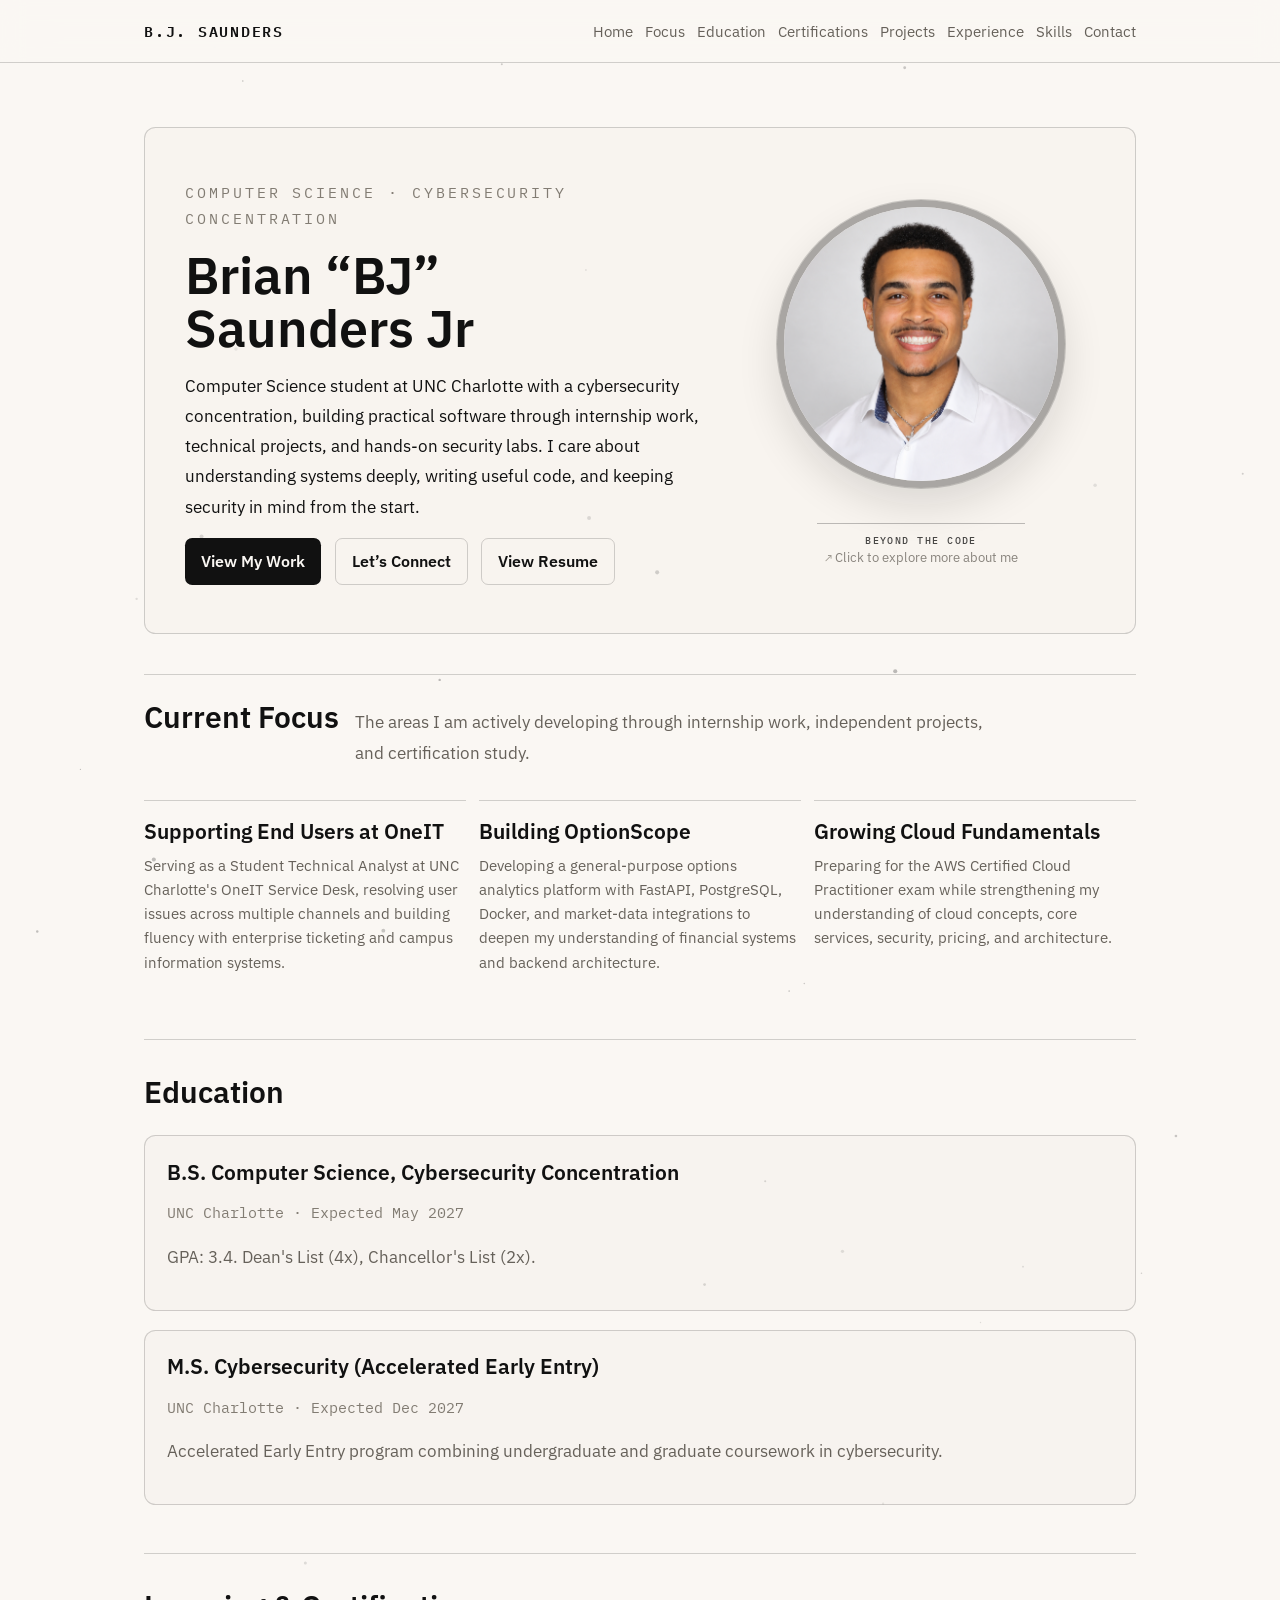
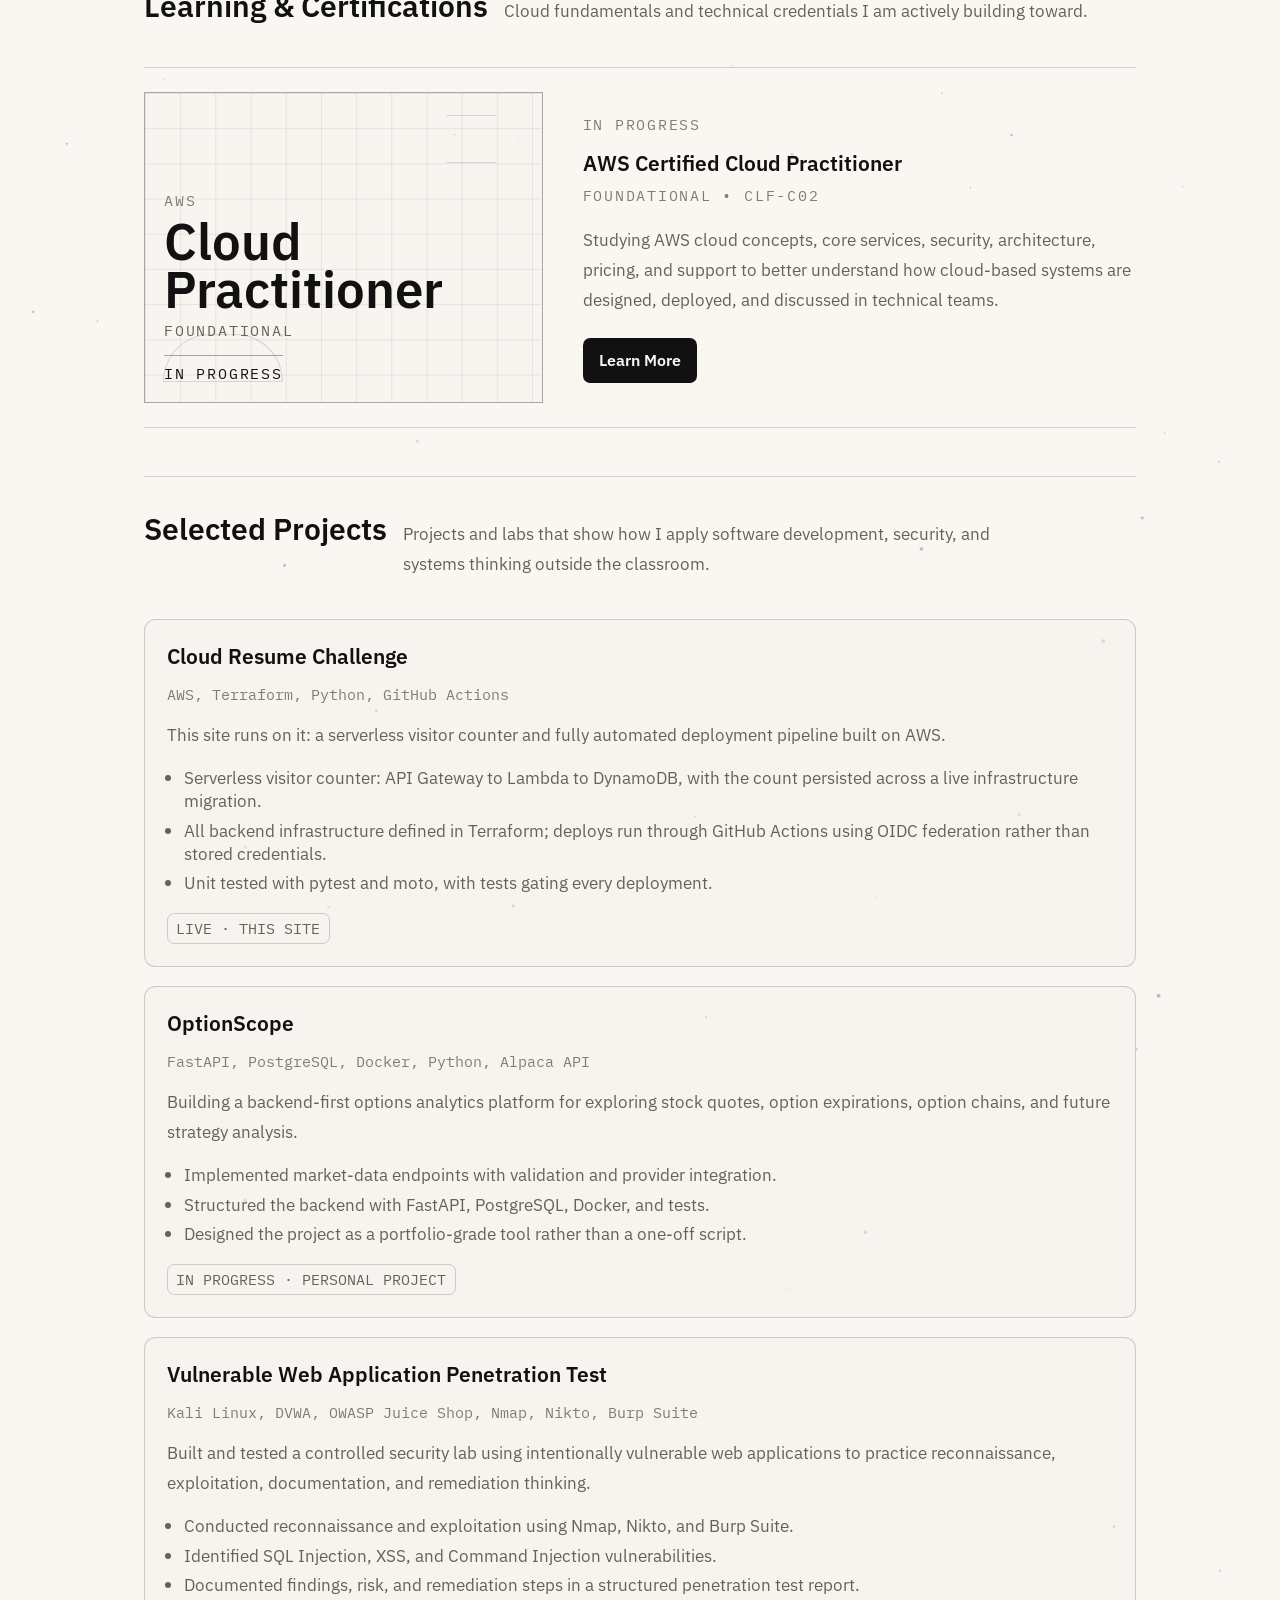
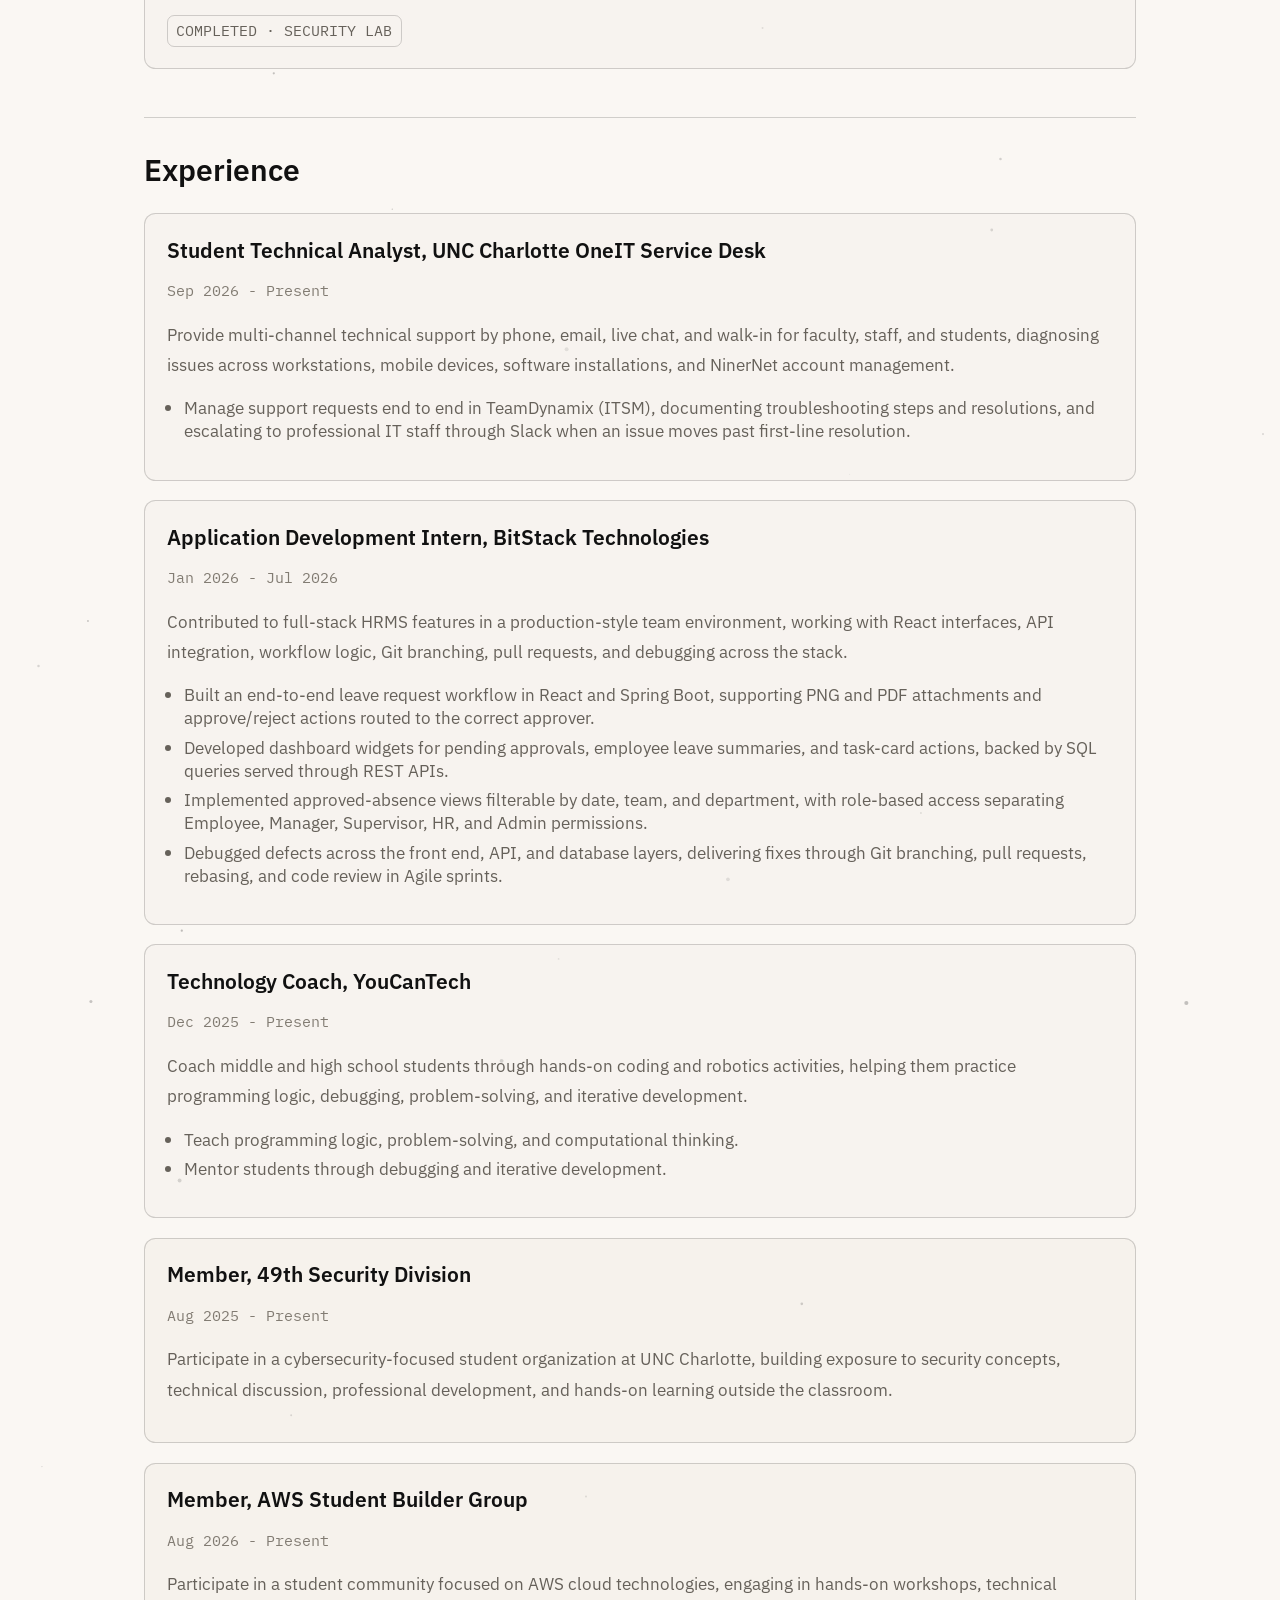
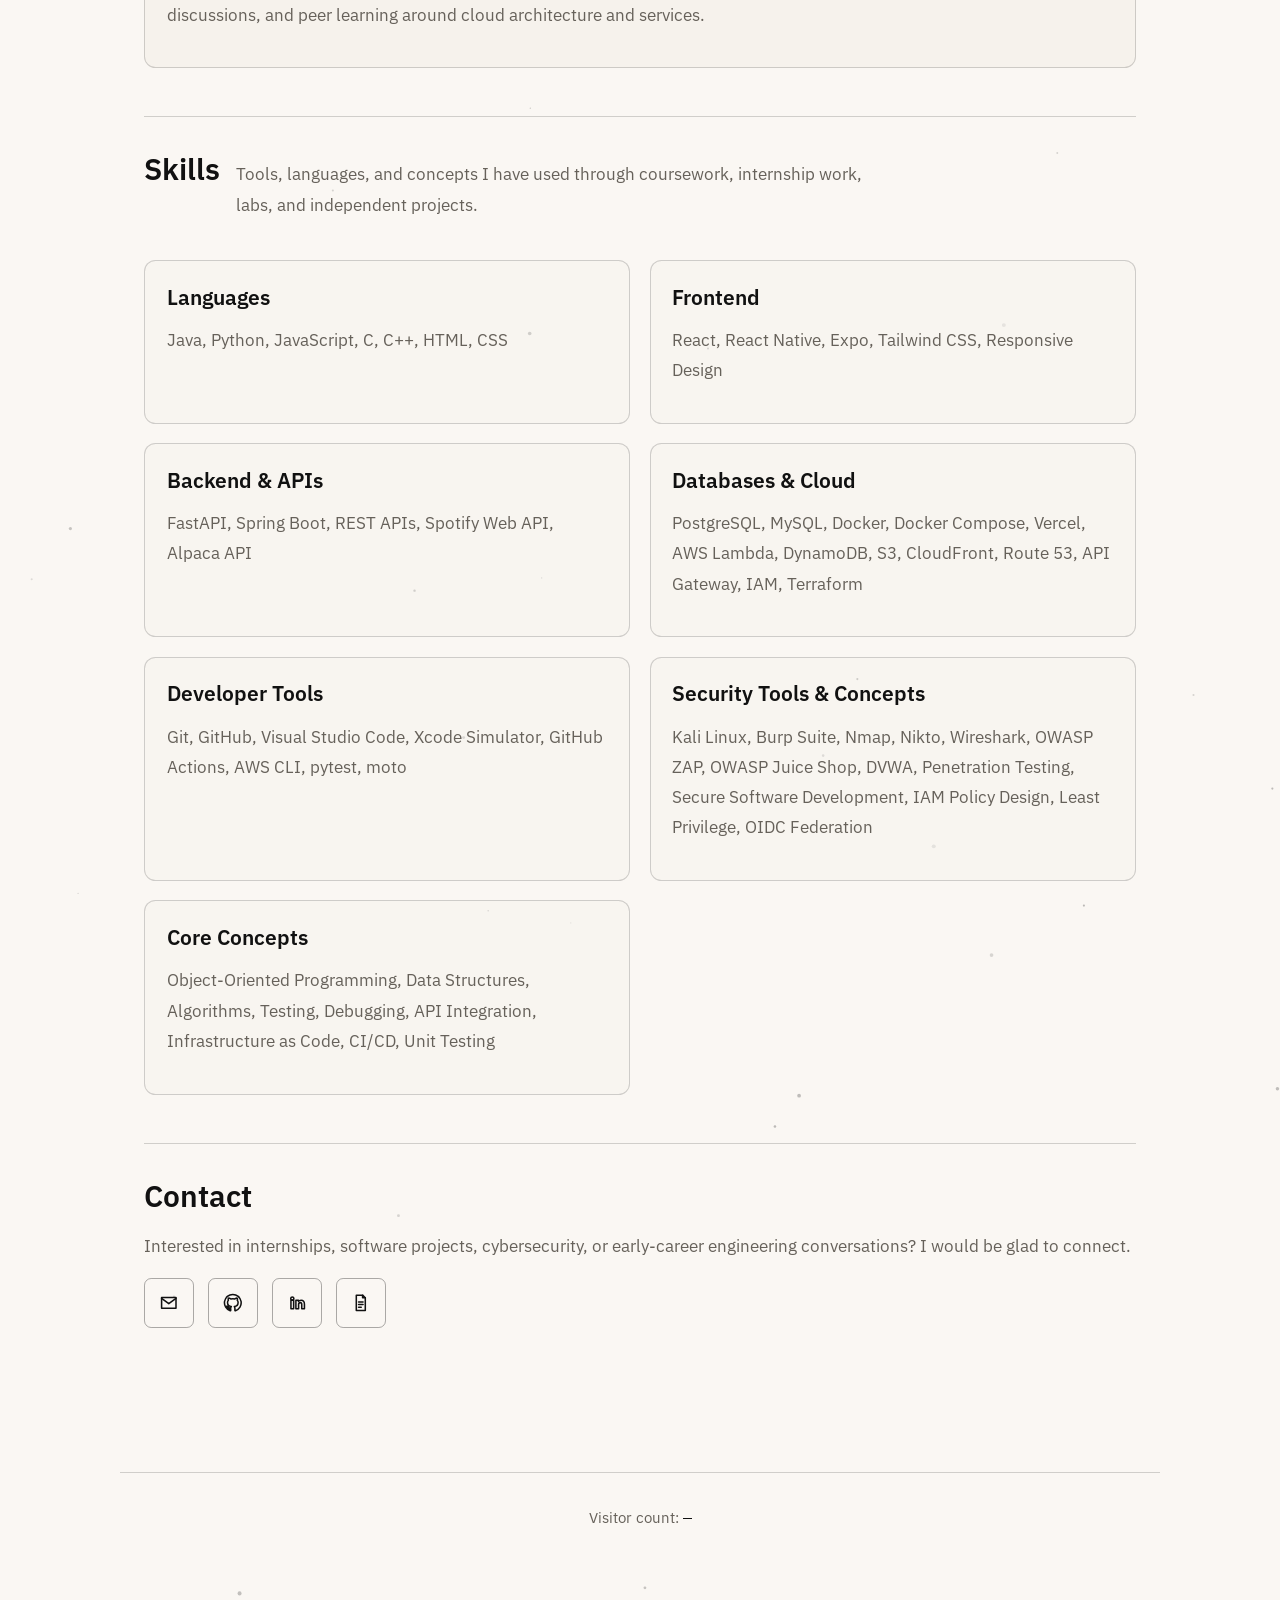
==== index.html @ 985e44cc "Sync portfolio content with latest resume Replace the resume PDF and update its links, rewrite the O" ====
<!DOCTYPE html>
<html lang="en">
<head>
  <meta charset="UTF-8" />
  <title>B.J. Saunders — Computer Science Student & Software Engineer</title>
  <meta name="description" content="B.J. Saunders — Computer Science student focused on application development and cybersecurity. Portfolio showcasing projects, experience, and contact information." />
  <meta name="viewport" content="width=device-width, initial-scale=1" />
  <link rel="stylesheet" href="styles.css" />
  <script>
    if (
      new URLSearchParams(window.location.search).get('from') === 'about' &&
      !window.matchMedia('(prefers-reduced-motion: reduce)').matches
    ) {
      document.documentElement.classList.add('is-returning-from-about');
    }
  </script>
</head>
<body>
  <canvas class="ambient-dust" aria-hidden="true"></canvas>
  <div class="page-transition-overlay" aria-hidden="true"></div>

  <header class="site-header">
    <div class="header-inner">
      <a class="brand" href="#home">B.J. Saunders</a>

      <nav class="nav-links" aria-label="Primary">
        <a href="#home">Home</a>
        <a href="#current-focus">Focus</a>
        <a href="#education">Education</a>
        <a href="#certifications">Certifications</a>
        <a href="#projects">Projects</a>
        <a href="#experience">Experience</a>
        <a href="#skills">Skills</a>
        <a href="#contact">Contact</a>
      </nav>
    </div>
  </header>

  <main class="page">
    <section id="home" class="hero reveal">
      <div class="hero-content">
        <p class="intro-eyebrow">Computer Science · Cybersecurity Concentration</p>

        <h1 class="intro-name">Brian “BJ” Saunders Jr</h1>

        <p class="hero-tagline">
          Computer Science student at UNC Charlotte with a cybersecurity concentration,
          building practical software through internship work, technical projects, and
          hands-on security labs. I care about understanding systems deeply, writing useful
          code, and keeping security in mind from the start.
        </p>

        <div class="hero-actions">
          <a class="button button-primary" href="#projects">View My Work</a>
          <a class="button button-secondary" href="#contact">Let’s Connect</a>
          <a
            class="button button-secondary"
            href="assets/Brian-Saunders-Resume.pdf"
            target="_blank"
            rel="noopener noreferrer"
          >
            View Resume
          </a>
        </div>
      </div>

      <div class="hero-visual">
        <div class="audio-wave audio-wave-one"></div>
        <div class="audio-wave audio-wave-two"></div>

        <a class="portrait-link" href="about.html" aria-label="Learn more about B.J. outside of code">
          <div class="portrait-ring">
            <img
              src="assets/images/bj-headshot.png"
              alt=""
              class="hero-portrait"
            />
          </div>
        </a>

        <div class="portrait-invitation" aria-hidden="true">
          <span class="portrait-invitation-copy">
            <span class="portrait-invitation-label">BEYOND THE CODE</span>
            <span class="portrait-invitation-text">
              <span class="portrait-invitation-arrow">↗</span>
              Click to explore more about me
            </span>
          </span>
        </div>
      </div>
    </section>

    <section id="current-focus" class="current-focus reveal">
      <div class="section-heading">
        <h2>Current Focus</h2>
        <p class="section-text">
          The areas I am actively developing through internship work, independent projects,
          and certification study.
        </p>
      </div>

      <div class="focus-list">
        <article class="focus-card">
          <h3>Supporting End Users at OneIT</h3>
          <p>
            Serving as a Student Technical Analyst at UNC Charlotte's OneIT Service Desk,
            resolving user issues across multiple channels and building fluency with
            enterprise ticketing and campus information systems.
          </p>
        </article>

        <article class="focus-card">
          <h3>Building OptionScope</h3>
          <p>
            Developing a general-purpose options analytics platform with FastAPI,
            PostgreSQL, Docker, and market-data integrations to deepen my understanding of
            financial systems and backend architecture.
          </p>
        </article>

        <article class="focus-card">
          <h3>Growing Cloud Fundamentals</h3>
          <p>
            Preparing for the AWS Certified Cloud Practitioner exam while strengthening my
            understanding of cloud concepts, core services, security, pricing, and
            architecture.
          </p>
        </article>
      </div>
    </section>

    <section id="education" class="education block reveal">
      <div class="section-heading">
        <h2>Education</h2>
      </div>

      <div class="experience-grid">
        <article class="experience-card reveal">
          <h3>B.S. Computer Science, Cybersecurity Concentration</h3>

          <p class="experience-meta">UNC Charlotte · Expected May 2027</p>

          <p>GPA: 3.4. Dean's List (4x), Chancellor's List (2x).</p>
        </article>

        <article class="experience-card reveal">
          <h3>M.S. Cybersecurity (Accelerated Early Entry)</h3>

          <p class="experience-meta">UNC Charlotte · Expected Dec 2027</p>

          <p>
            Accelerated Early Entry program combining undergraduate and graduate
            coursework in cybersecurity.
          </p>
        </article>
      </div>
    </section>

    <section id="certifications" class="certifications block reveal">
      <div class="section-heading">
        <h2>Learning & Certifications</h2>
        <p class="section-text">
          Cloud fundamentals and technical credentials I am actively building toward.
        </p>
      </div>

      <article class="certification-item">
        <div class="certification-visual" aria-hidden="true">
          <div class="certification-visual-grid"></div>
          <div class="certification-visual-content">
            <span class="certification-visual-kicker">AWS</span>
            <span class="certification-visual-title">Cloud Practitioner</span>
            <span class="certification-visual-level">Foundational</span>
            <span class="certification-visual-status">In Progress</span>
          </div>
        </div>

        <div class="certification-copy">
          <p class="certification-status">In Progress</p>
          <h3>AWS Certified Cloud Practitioner</h3>
          <p class="certification-detail">Foundational • CLF-C02</p>
          <p>
            Studying AWS cloud concepts, core services, security, architecture, pricing,
            and support to better understand how cloud-based systems are designed,
            deployed, and discussed in technical teams.
          </p>
          <a
            class="button button-primary certification-link"
            href="https://aws.amazon.com/certification/certified-cloud-practitioner/"
            target="_blank"
            rel="noopener noreferrer"
          >
            Learn More
          </a>
        </div>
      </article>
    </section>

    <section id="projects" class="projects block reveal">
      <div class="section-heading">
        <h2>Selected Projects</h2>
        <p class="section-text">
          Projects and labs that show how I apply software development, security, and
          systems thinking outside the classroom.
        </p>
      </div>

      <div class="project-grid">
        <article class="project-card reveal">
          <div class="project-header">
            <h3>Cloud Resume Challenge</h3>
          </div>

          <p class="project-stack">AWS, Terraform, Python, GitHub Actions</p>

          <p>
            This site runs on it: a serverless visitor counter and fully automated
            deployment pipeline built on AWS.
          </p>

          <ul>
            <li>
              Serverless visitor counter: API Gateway to Lambda to DynamoDB, with the
              count persisted across a live infrastructure migration.
            </li>
            <li>
              All backend infrastructure defined in Terraform; deploys run through
              GitHub Actions using OIDC federation rather than stored credentials.
            </li>
            <li>Unit tested with pytest and moto, with tests gating every deployment.</li>
          </ul>

          <div class="project-meta">
            <span class="meta-chip">LIVE · THIS SITE</span>
          </div>
        </article>

        <article class="project-card reveal">
          <div class="project-header">
            <h3>OptionScope</h3>
          </div>

          <p class="project-stack">FastAPI, PostgreSQL, Docker, Python, Alpaca API</p>

          <p>
            Building a backend-first options analytics platform for exploring stock quotes,
            option expirations, option chains, and future strategy analysis.
          </p>

          <ul>
            <li>
              Implemented market-data endpoints with validation and provider integration.
            </li>
            <li>
              Structured the backend with FastAPI, PostgreSQL, Docker, and tests.
            </li>
            <li>
              Designed the project as a portfolio-grade tool rather than a one-off script.
            </li>
          </ul>

          <div class="project-meta">
            <span class="meta-chip">IN PROGRESS · PERSONAL PROJECT</span>
          </div>
        </article>

        <article class="project-card reveal">
          <div class="project-header">
            <h3>Vulnerable Web Application Penetration Test</h3>
          </div>

          <p class="project-stack">
            Kali Linux, DVWA, OWASP Juice Shop, Nmap, Nikto, Burp Suite
          </p>

          <p>
            Built and tested a controlled security lab using intentionally vulnerable web
            applications to practice reconnaissance, exploitation, documentation, and
            remediation thinking.
          </p>

          <ul>
            <li>
              Conducted reconnaissance and exploitation using Nmap, Nikto, and Burp Suite.
            </li>
            <li>
              Identified SQL Injection, XSS, and Command Injection vulnerabilities.
            </li>
            <li>
              Documented findings, risk, and remediation steps in a structured penetration
              test report.
            </li>
          </ul>

          <div class="project-meta">
            <span class="meta-chip">COMPLETED · SECURITY LAB</span>
          </div>
        </article>
      </div>
    </section>

    <section id="experience" class="experience block reveal">
      <div class="section-heading">
        <h2>Experience</h2>
      </div>

      <div class="experience-grid">
        <article class="experience-card reveal">
          <h3>Student Technical Analyst, UNC Charlotte OneIT Service Desk</h3>

          <p class="experience-meta">Sep 2026 - Present</p>

          <p>
            Provide multi-channel technical support by phone, email, live chat, and
            walk-in for faculty, staff, and students, diagnosing issues across
            workstations, mobile devices, software installations, and NinerNet account
            management.
          </p>

          <ul>
            <li>
              Manage support requests end to end in TeamDynamix (ITSM), documenting
              troubleshooting steps and resolutions, and escalating to professional IT
              staff through Slack when an issue moves past first-line resolution.
            </li>
          </ul>
        </article>

        <article class="experience-card reveal">
          <h3>Application Development Intern, BitStack Technologies</h3>

          <p class="experience-meta">Jan 2026 - Jul 2026</p>

          <p>
            Contributed to full-stack HRMS features in a production-style team environment,
            working with React interfaces, API integration, workflow logic, Git branching,
            pull requests, and debugging across the stack.
          </p>

          <ul>
            <li>
              Built an end-to-end leave request workflow in React and Spring Boot,
              supporting PNG and PDF attachments and approve/reject actions routed to the
              correct approver.
            </li>
            <li>
              Developed dashboard widgets for pending approvals, employee leave summaries,
              and task-card actions, backed by SQL queries served through REST APIs.
            </li>
            <li>
              Implemented approved-absence views filterable by date, team, and department,
              with role-based access separating Employee, Manager, Supervisor, HR, and
              Admin permissions.
            </li>
            <li>
              Debugged defects across the front end, API, and database layers, delivering
              fixes through Git branching, pull requests, rebasing, and code review in
              Agile sprints.
            </li>
          </ul>
        </article>

        <article class="experience-card reveal">
          <h3>Technology Coach, YouCanTech</h3>

          <p class="experience-meta">Dec 2025 - Present</p>

          <p>
            Coach middle and high school students through hands-on coding and robotics
            activities, helping them practice programming logic, debugging,
            problem-solving, and iterative development.
          </p>

          <ul>
            <li>Teach programming logic, problem-solving, and computational thinking.</li>
            <li>Mentor students through debugging and iterative development.</li>
          </ul>
        </article>

        <article class="experience-card experience-card-secondary reveal">
          <h3>Member, 49th Security Division</h3>

          <p class="experience-meta">Aug 2025 - Present</p>

          <p>
            Participate in a cybersecurity-focused student organization at UNC Charlotte,
            building exposure to security concepts, technical discussion, professional
            development, and hands-on learning outside the classroom.
          </p>
        </article>

        <article class="experience-card experience-card-secondary reveal">
          <h3>Member, AWS Student Builder Group</h3>

          <p class="experience-meta">Aug 2026 - Present</p>

          <p>
            Participate in a student community focused on AWS cloud technologies,
            engaging in hands-on workshops, technical discussions, and peer learning
            around cloud architecture and services.
          </p>
        </article>
      </div>
    </section>

    <section id="skills" class="skills block reveal">
      <div class="section-heading">
        <h2>Skills</h2>
        <p class="section-text">
          Tools, languages, and concepts I have used through coursework, internship work,
          labs, and independent projects.
        </p>
      </div>

      <div class="skills-grid">
        <article class="skills-card reveal">
          <h3>Languages</h3>
          <p>Java, Python, JavaScript, C, C++, HTML, CSS</p>
        </article>

        <article class="skills-card reveal">
          <h3>Frontend</h3>
          <p>React, React Native, Expo, Tailwind CSS, Responsive Design</p>
        </article>

        <article class="skills-card reveal">
          <h3>Backend & APIs</h3>
          <p>FastAPI, Spring Boot, REST APIs, Spotify Web API, Alpaca API</p>
        </article>

        <article class="skills-card reveal">
          <h3>Databases & Cloud</h3>
          <p>
            PostgreSQL, MySQL, Docker, Docker Compose, Vercel, AWS Lambda, DynamoDB, S3,
            CloudFront, Route 53, API Gateway, IAM, Terraform
          </p>
        </article>

        <article class="skills-card reveal">
          <h3>Developer Tools</h3>
          <p>
            Git, GitHub, Visual Studio Code, Xcode Simulator, GitHub Actions, AWS CLI,
            pytest, moto
          </p>
        </article>

        <article class="skills-card reveal">
          <h3>Security Tools & Concepts</h3>
          <p>
            Kali Linux, Burp Suite, Nmap, Nikto, Wireshark, OWASP ZAP, OWASP Juice Shop,
            DVWA, Penetration Testing, Secure Software Development, IAM Policy Design,
            Least Privilege, OIDC Federation
          </p>
        </article>

        <article class="skills-card reveal">
          <h3>Core Concepts</h3>
          <p>
            Object-Oriented Programming, Data Structures, Algorithms, Testing, Debugging,
            API Integration, Infrastructure as Code, CI/CD, Unit Testing
          </p>
        </article>
      </div>
    </section>

    <section id="contact" class="contact block reveal">
      <div class="section-heading">
        <h2>Contact</h2>
      </div>

      <p>
        Interested in internships, software projects, cybersecurity, or early-career
        engineering conversations? I would be glad to connect.
      </p>

      <div class="contact-links" aria-label="Contact links">
        <a
          class="contact-icon-link"
          href="mailto:bjsaunders976@gmail.com"
          aria-label="Email Brian"
          title="Email"
        >
          <svg aria-hidden="true" viewBox="0 0 24 24" focusable="false">
            <path d="M4 6h16v12H4z" />
            <path d="m4 7 8 6 8-6" />
          </svg>
        </a>

        <a
          class="contact-icon-link"
          href="https://github.com/bsaund12"
          target="_blank"
          rel="noopener noreferrer"
          aria-label="View Brian's GitHub"
          title="GitHub"
        >
          <svg aria-hidden="true" viewBox="0 0 24 24" focusable="false">
            <path d="M12 2.75a9.25 9.25 0 0 0-2.93 18.03c.46.08.63-.2.63-.44v-1.6c-2.56.56-3.1-1.1-3.1-1.1-.42-1.07-1.03-1.36-1.03-1.36-.84-.57.06-.56.06-.56.93.07 1.42.96 1.42.96.83 1.41 2.17 1 2.7.77.08-.6.32-1 .58-1.23-2.04-.23-4.19-1.02-4.19-4.54 0-1 .36-1.82.95-2.46-.1-.23-.41-1.16.09-2.43 0 0 .78-.25 2.55.94A8.78 8.78 0 0 1 12 7.42c.79 0 1.57.1 2.31.31 1.77-1.19 2.55-.94 2.55-.94.5 1.27.19 2.2.09 2.43.6.64.95 1.46.95 2.46 0 3.53-2.15 4.3-4.2 4.53.33.29.63.85.63 1.71v2.42c0 .24.17.53.64.44A9.25 9.25 0 0 0 12 2.75Z" />
          </svg>
        </a>

        <a
          class="contact-icon-link"
          href="https://www.linkedin.com/in/bj-saunders/"
          target="_blank"
          rel="noopener noreferrer"
          aria-label="View Brian's LinkedIn"
          title="LinkedIn"
        >
          <svg aria-hidden="true" viewBox="0 0 24 24" focusable="false">
            <path d="M5.5 9.25h3v9.25h-3z" />
            <path d="M7 5.5a1.75 1.75 0 1 1 0 3.5 1.75 1.75 0 0 1 0-3.5Z" />
            <path d="M11 9.25h2.85v1.27c.43-.74 1.35-1.45 2.85-1.45 2.47 0 3.8 1.57 3.8 4.46v4.97h-3v-4.52c0-1.45-.51-2.18-1.55-2.18-1.18 0-1.95.84-1.95 2.18v4.52h-3z" />
          </svg>
        </a>

        <a
          class="contact-icon-link"
          href="assets/Brian-Saunders-Resume.pdf"
          target="_blank"
          rel="noopener noreferrer"
          aria-label="Open Brian's resume"
          title="Resume"
        >
          <svg aria-hidden="true" viewBox="0 0 24 24" focusable="false">
            <path d="M7 3.5h7l3 3v14H7z" />
            <path d="M14 3.5v3h3" />
            <path d="M9.5 11h5" />
            <path d="M9.5 14h5" />
            <path d="M9.5 17h3" />
          </svg>
        </a>
      </div>
    </section>
  </main>

  <footer class="site-footer">
    <p>Visitor count: <span data-visitor-count>—</span></p>
  </footer>

  <script src="script.js" defer></script>
</body>
</html>
---- styles.css ----
/* Load display and text families */
@import url('https://api.fontshare.com/v2/css?f[]=clash-display@500,600&display=swap');
@import url('https://fonts.googleapis.com/css2?family=IBM+Plex+Mono:wght@400;500&family=IBM+Plex+Sans:wght@400;500;600&display=swap');

/* ---------- THEME COLORS ---------- */
:root {
  --bg: #FAF7F3;
  --surface: #F4F0EA;
  --surface-soft: #F4F0EA;
  --surface-strong: #EDE8E0;
  --text: #111111;
  --muted: #66615A;
  --faint: #827C73;
  --line: rgba(17, 17, 17, 0.18);
  --line-strong: rgba(17, 17, 17, 0.34);
  --shadow: none;
  --font-display: 'Clash Display', 'IBM Plex Sans', system-ui, sans-serif;
  --font-sans: 'IBM Plex Sans', system-ui, -apple-system, BlinkMacSystemFont, sans-serif;
  --font-mono: 'IBM Plex Mono', ui-monospace, SFMono-Regular, Menlo, Consolas, monospace;
  --step--1: clamp(0.82rem, 0.78rem + 0.18vw, 0.92rem);
  --step-0: clamp(0.98rem, 0.94rem + 0.22vw, 1.08rem);
  --step-1: clamp(1.12rem, 1.04rem + 0.4vw, 1.32rem);
  --step-2: clamp(1.38rem, 1.2rem + 0.9vw, 1.9rem);
  --step-3: clamp(2rem, 1.55rem + 2.2vw, 3.25rem);
  --radius-sm: 0.45rem;
  --radius-md: 0.72rem;
}

/* Base reset */
*,
*::before,
*::after {
  box-sizing: border-box;
}

html,
body {
  margin: 0;
  padding: 0;
}

body {
  font-family: var(--font-sans);
  background: var(--bg);
  color: var(--text);
  -webkit-font-smoothing: antialiased;
}

.ambient-dust {
  position: absolute;
  top: 0;
  left: 0;
  z-index: 0;
  width: 100%;
  height: 100%;
  pointer-events: none;
}

.site-header {
  position: sticky;
  top: 0;
  z-index: 20;
  background: rgba(250, 247, 243, 0.88);
  border-bottom: 1px solid var(--line);
  backdrop-filter: blur(12px);
}

.header-inner {
  max-width: 1040px;
  margin: 0 auto;
  padding: 1rem 1.5rem;
  display: flex;
  align-items: center;
  justify-content: space-between;
  gap: 1rem;
}

.brand {
  font-family: var(--font-mono);
  font-size: var(--step--1);
  font-weight: 600;
  letter-spacing: 0.12em;
  color: var(--text);
  text-decoration: none;
  text-transform: uppercase;
}

.site-header .nav-links {
  display: flex;
  flex-wrap: wrap;
  align-items: center;
  gap: 0.75rem;
}

.site-header .nav-links a {
  color: var(--muted);
  font-family: var(--font-sans);
  font-size: var(--step--1);
  text-decoration: none;
  padding: 0.35rem 0;
  border-radius: 0;
  transition: color 180ms ease;
}

.site-header .nav-links a:hover,
.site-header .nav-links a:focus-visible {
  color: var(--text);
}

.site-header .nav-links a.active {
  color: var(--text);
}

.page {
  position: relative;
  z-index: 1;
  max-width: 1040px;
  margin: 0 auto;
  padding: 4rem 1.5rem 5rem;
}

/* Typography */
h1, h2, h3 {
  margin: 0;
  font-family: var(--font-display);
  font-weight: 600;
  letter-spacing: 0;
  color: var(--text);
}

h1 {
  font-size: var(--step-3);
  line-height: 1.03;
}

h2 {
  font-size: var(--step-2);
}

h3 {
  font-size: var(--step-1);
}

p {
  margin: 0 0 1rem;
  line-height: 1.75;
  font-size: var(--step-0);
  color: var(--muted);
}

ul {
  margin: 0.85rem 0 1rem;
  padding-left: 1.1rem;
}

li {
  margin-bottom: 0.4rem;
  font-size: var(--step-0);
  color: var(--muted);
}

a {
  color: var(--text);
  text-decoration: underline;
  text-decoration-thickness: 1px;
  text-underline-offset: 3px;
}

a:hover {
  opacity: 0.88;
}

/* Focus styles */
a:focus-visible,
button:focus-visible,
.site-header .nav-links a:focus-visible {
  outline: 2px solid rgba(17, 17, 17, 0.7);
  outline-offset: 3px;
  border-radius: var(--radius-sm);
}

/* Scroll reveal helpers */
.reveal {
  opacity: 0;
  transform: translateY(10px);
  transition: opacity 420ms cubic-bezier(.2,.9,.2,1), transform 420ms cubic-bezier(.2,.9,.2,1);
}

.reveal.visible {
  opacity: 1;
  transform: none;
}

/* Hero */
.hero {
  position: relative;
  display: grid;
  grid-template-columns: minmax(0, 1.08fr) minmax(17rem, 0.72fr);
  align-items: center;
  gap: 2.5rem;
  min-height: 31rem;
  padding: 3.25rem 2.5rem 3rem;
  border-radius: var(--radius-md);
  background: rgba(244, 240, 234, 0.38);
  box-shadow: none;
  border: 1px solid var(--line);
  overflow: hidden;
}

.hero::before {
  content: none;
}

.hero > * {
  position: relative;
}

.hero-content {
  max-width: 39rem;
  z-index: 2;
}

.intro-eyebrow {
  display: inline-flex;
  text-transform: uppercase;
  letter-spacing: 0.2em;
  font-family: var(--font-mono);
  font-size: var(--step--1);
  margin-bottom: 1rem;
  color: var(--faint);
}

.intro-name {
  max-width: 12ch;
  text-wrap: balance;
}

.hero-tagline {
  max-width: 39rem;
  margin-top: 1rem;
  margin-bottom: 1rem;
  color: var(--text);
}

.hero-copy {
  max-width: 39rem;
  margin-bottom: 1.85rem;
}

.hero-actions {
  display: flex;
  flex-wrap: wrap;
  gap: 0.85rem;
}

.button {
  display: inline-flex;
  align-items: center;
  justify-content: center;
  padding: 0.78rem 1rem;
  border-radius: var(--radius-sm);
  font-weight: 600;
  text-decoration: none;
  transition: transform 180ms ease, background 180ms ease, color 180ms ease, border-color 180ms ease, box-shadow 180ms ease;
}

.button-primary {
  background: var(--text);
  color: var(--bg);
  box-shadow: none;
}

.button-secondary {
  background: transparent;
  color: var(--text);
  border: 1px solid var(--line);
}

.button:hover,
.button:focus-visible {
  transform: translateY(-1px);
}

.button-primary:hover,
.button-primary:focus-visible {
  background: #111111;
  box-shadow: none;
}

.button-secondary:hover,
.button-secondary:focus-visible {
  background: rgba(17, 17, 17, 0.05);
  border-color: var(--line-strong);
  box-shadow: none;
}

.hero-visual {
  position: relative;
  z-index: 1;
  display: grid;
  place-items: center;
  min-height: 24rem;
  isolation: isolate;
}

.portrait-ring {
  position: relative;
  z-index: 2;
  width: clamp(13rem, 24vw, 18rem);
  aspect-ratio: 1;
  padding: 0.45rem;
  border-radius: 50%;
  background: var(--line-strong);
  box-shadow:
    0 0 0 1px var(--line),
    0 18px 42px rgba(17, 17, 17, 0.12);
  animation: portraitDrift 9s ease-in-out infinite;
  transition: box-shadow 520ms cubic-bezier(0.16, 1, 0.3, 1);
}

.portrait-link {
  display: inline-block;
  border-radius: 50%;
  color: inherit;
  text-decoration: none;
  transform-origin: center;
  transition: transform 520ms cubic-bezier(0.16, 1, 0.3, 1);
}

.portrait-link:focus-visible {
  outline: 2px solid rgba(17, 17, 17, 0.7);
  outline-offset: 0.55rem;
}

.portrait-link:hover,
.portrait-link:focus-visible {
  transform: translateY(-9px) scale(1.04);
}

.portrait-link:hover .portrait-ring,
.portrait-link:focus-visible .portrait-ring {
  box-shadow:
    0 0 0 1px var(--line),
    0 0 0 0.42rem rgba(250, 247, 243, 0.72),
    0 20px 48px rgba(17, 17, 17, 0.14);
}

.portrait-invitation {
  width: min(13rem, 100%);
  margin: 1.05rem auto 0;
  color: var(--text);
  line-height: 1.2;
  opacity: 0.76;
  pointer-events: none;
  text-align: center;
  transform: translateY(0);
  transition: opacity 420ms ease, transform 420ms cubic-bezier(0.16, 1, 0.3, 1);
}

.portrait-invitation-arrow {
  display: inline-block;
  color: var(--faint);
  font-family: var(--font-mono);
  font-size: 0.78rem;
  line-height: 1;
  transform: translateY(-0.02rem);
}

.portrait-invitation-copy {
  display: grid;
  gap: 0.18rem;
  padding-top: 0.65rem;
  border-top: 1px solid var(--line-strong);
}

.portrait-invitation-label,
.portrait-invitation-text {
  display: block;
}

.portrait-invitation-label {
  color: var(--text);
  font-family: var(--font-mono);
  font-size: clamp(0.58rem, 0.55rem + 0.12vw, 0.68rem);
  font-weight: 500;
  letter-spacing: 0.14em;
}

.portrait-invitation-text {
  color: var(--muted);
  font-size: clamp(0.72rem, 0.68rem + 0.16vw, 0.82rem);
}

.portrait-link:hover + .portrait-invitation,
.portrait-link:focus-visible + .portrait-invitation {
  opacity: 1;
  transform: translateY(-0.18rem);
}

.hero-portrait {
  display: block;
  width: 100%;
  height: 100%;
  border-radius: 50%;
  object-fit: cover;
  object-position: 50% 42%;
  background: var(--surface);
}

.audio-wave {
  display: none;
}

.audio-wave::before,
.audio-wave::after {
  content: '';
  position: absolute;
  inset: 0;
  border-radius: inherit;
  background:
    linear-gradient(90deg, transparent, rgba(17, 17, 17, 0.1), rgba(130, 124, 115, 0.08), transparent),
    repeating-linear-gradient(90deg, transparent 0 1.1rem, rgba(17, 17, 17, 0.08) 1.1rem 1.16rem, transparent 1.16rem 2.2rem);
  mask-image: radial-gradient(ellipse at center, #000 0 44%, transparent 68%);
}

.audio-wave::after {
  transform: translateY(2rem) scaleX(0.86);
  opacity: 0.6;
}

.audio-wave-one {
  top: 3.2rem;
  right: -1.8rem;
  transform: rotate(-10deg);
  animation: waveSlide 12s ease-in-out infinite;
}

.audio-wave-two {
  bottom: 2.4rem;
  left: -2.2rem;
  transform: rotate(12deg);
  opacity: 0.2;
  animation: waveSlide 14s ease-in-out infinite reverse;
}

@keyframes portraitDrift {
  0%, 100% {
    transform: translateY(0);
  }

  50% {
    transform: translateY(-4px);
  }
}

@keyframes waveSlide {
  0%, 100% {
    translate: 0 0;
  }

  50% {
    translate: 10px 3px;
  }
}

/* Sections */
.section-heading {
  display: flex;
  flex-wrap: wrap;
  align-items: baseline;
  gap: 1rem;
  margin-bottom: 1rem;
}

.section-heading h2 {
  font-size: var(--step-2);
}

.section-text {
  color: var(--muted);
  font-size: var(--step-0);
  line-height: 1.75;
  max-width: 40rem;
}

.current-focus {
  margin-top: 2.5rem;
  padding: 1.4rem 0 0;
  border-top: 1px solid var(--line);
  background: transparent;
  border-radius: 0;
}

.focus-list {
  display: grid;
  grid-template-columns: repeat(3, minmax(0, 1fr));
  gap: 0.85rem;
  margin-top: 1rem;
}

.focus-card {
  min-height: 100%;
  padding: 1rem 0;
  border-top: 1px solid var(--line);
  border-radius: 0;
  background: transparent;
}

.focus-card h3 {
  margin-bottom: 0.55rem;
  font-size: var(--step-1);
}

.focus-card p {
  margin-bottom: 0;
  font-size: var(--step--1);
  line-height: 1.65;
}

.certification-item {
  display: grid;
  grid-template-columns: minmax(14rem, 0.72fr) minmax(0, 1fr);
  gap: clamp(1.25rem, 4vw, 2.5rem);
  align-items: center;
  margin-top: 1.5rem;
  padding: clamp(1.1rem, 3vw, 1.5rem) 0;
  border-top: 1px solid var(--line);
  border-bottom: 1px solid var(--line);
}

.certification-visual {
  position: relative;
  aspect-ratio: 1.28;
  min-height: 12rem;
  overflow: hidden;
  border: 1px solid var(--line-strong);
  background: rgba(244, 240, 234, 0.36);
}

.certification-visual-grid {
  position: absolute;
  inset: 0;
  opacity: 0.42;
  background:
    linear-gradient(var(--line) 1px, transparent 1px),
    linear-gradient(90deg, var(--line) 1px, transparent 1px);
  background-size: 2.2rem 2.2rem;
}

.certification-visual-grid::before,
.certification-visual-grid::after {
  content: '';
  position: absolute;
  border: 1px solid var(--line-strong);
}

.certification-visual-grid::before {
  width: 6rem;
  height: 3rem;
  right: 1.4rem;
  top: 1.4rem;
  clip-path: polygon(25% 0, 75% 0, 100% 50%, 75% 100%, 25% 100%, 0 50%);
}

.certification-visual-grid::after {
  width: 7.5rem;
  height: 3rem;
  left: 1.1rem;
  bottom: 1.25rem;
  border-radius: 999px 999px 0.45rem 0.45rem;
}

.certification-visual-content {
  position: relative;
  z-index: 1;
  min-height: 100%;
  padding: 1.2rem;
  display: grid;
  align-content: end;
  gap: 0.45rem;
}

.certification-visual-kicker,
.certification-visual-level,
.certification-visual-status,
.certification-status,
.certification-detail {
  font-family: var(--font-mono);
  font-size: var(--step--1);
  letter-spacing: 0.12em;
  text-transform: uppercase;
}

.certification-visual-kicker {
  align-self: start;
  color: var(--faint);
}

.certification-visual-title {
  max-width: 10ch;
  color: var(--text);
  font-family: var(--font-display);
  font-size: clamp(1.9rem, 4vw, 3.2rem);
  font-weight: 600;
  line-height: 0.95;
}

.certification-visual-level {
  color: var(--muted);
}

.certification-visual-status {
  width: fit-content;
  margin-top: 0.5rem;
  padding-top: 0.45rem;
  border-top: 1px solid var(--line-strong);
  color: var(--text);
}

.certification-copy {
  max-width: 38rem;
}

.certification-status {
  margin-bottom: 0.75rem;
  color: var(--faint);
}

.certification-copy h3 {
  margin-bottom: 0.35rem;
}

.certification-detail {
  color: var(--faint);
  margin-bottom: 1rem;
}

.certification-link {
  margin-top: 0.4rem;
}

.block {
  margin-top: 3rem;
  padding-top: 2rem;
  border-top: 1px solid var(--line);
}

.project-grid,
.experience-grid,
.skills-grid {
  display: grid;
  gap: 1.2rem;
  margin-top: 1.5rem;
}

.project-card,
.experience-card,
.skills-card {
  border: 1px solid var(--line);
  border-radius: var(--radius-md);
  background: rgba(244, 240, 234, 0.44);
  padding: 1.35rem;
  box-shadow: none;
  transition: border-color 180ms ease, background 180ms ease;
}

.project-card:hover,
.experience-card:hover,
.skills-card:hover {
  border-color: var(--line-strong);
  background: rgba(237, 232, 224, 0.5);
}

.project-card h3,
.experience-card h3,
.skills-card h3 {
  margin-bottom: 0.9rem;
}

.project-stack {
  color: var(--faint);
  font-family: var(--font-mono);
  font-size: var(--step--1);
  line-height: 1.5;
  margin-bottom: 0.85rem;
}

.project-meta {
  display: flex;
  flex-wrap: wrap;
  gap: 0.6rem;
  margin-top: 1.2rem;
}

.meta-chip {
  display: inline-flex;
  align-items: center;
  padding: 0.32rem 0.55rem;
  border-radius: var(--radius-sm);
  background: transparent;
  border: 1px solid var(--line);
  color: var(--muted);
  font-family: var(--font-mono);
  font-size: var(--step--1);
}

.meta-empty {
  color: var(--muted);
  background: transparent;
}

.experience-meta {
  color: var(--faint);
  font-family: var(--font-mono);
  font-size: var(--step--1);
  margin-bottom: 1rem;
}

.experience-card-secondary {
  background: rgba(237, 232, 224, 0.36);
  border-color: var(--line);
}

.experience-card-secondary h3 {
  color: var(--text);
}

.experience-card-secondary .experience-meta {
  color: var(--faint);
}

.skills-grid {
  grid-template-columns: repeat(2, minmax(0, 1fr));
}

.skills-card {
  background: rgba(244, 240, 234, 0.36);
}

.contact-links {
  display: flex;
  flex-wrap: wrap;
  gap: 0.9rem;
  margin-top: 1.1rem;
}

.contact-icon-link {
  display: inline-grid;
  place-items: center;
  width: 3.1rem;
  height: 3.1rem;
  border: 1px solid var(--line-strong);
  border-radius: var(--radius-sm);
  color: var(--text);
  text-decoration: none;
  transition: background 180ms ease, border-color 180ms ease, color 180ms ease;
}

.contact-icon-link svg {
  width: 1.35rem;
  height: 1.35rem;
  fill: none;
  stroke: currentColor;
  stroke-linecap: round;
  stroke-linejoin: round;
  stroke-width: 1.7;
}

.contact-icon-link:hover,
.contact-icon-link:focus-visible {
  background: var(--text);
  border-color: var(--text);
  color: var(--bg);
}

.page-transition-overlay {
  position: fixed;
  inset: 0;
  z-index: 100;
  background: #050505;
  pointer-events: none;
  transform: translateX(-100%);
  transition: transform 740ms cubic-bezier(0.76, 0, 0.24, 1);
}

body.is-page-transitioning .page-transition-overlay {
  pointer-events: auto;
  transform: translateX(0);
}

html.is-returning-from-about .page-transition-overlay {
  animation: portfolioReturnReveal 760ms cubic-bezier(0.76, 0, 0.24, 1) 120ms forwards;
  transform: translateX(0);
}

.about-page .page-transition-overlay {
  animation: aboutPageReveal 760ms cubic-bezier(0.76, 0, 0.24, 1) 120ms forwards;
  transform: translateX(0);
}

.about-page.is-return-transitioning .page-transition-overlay {
  animation: none;
  pointer-events: auto;
  transform: translateX(0);
  transition: transform 740ms cubic-bezier(0.76, 0, 0.24, 1);
}

/* Personal about page */
.about-page {
  min-height: 100vh;
  background: #070707;
  color: #F5F2EA;
}

.about-page-shell {
  width: min(68rem, calc(100% - 2rem));
  margin: 0 auto;
  padding: clamp(1.25rem, 4vw, 2.5rem) 0 clamp(4rem, 10vw, 8rem);
  display: flex;
  flex-direction: column;
  gap: clamp(4rem, 9vw, 7rem);
}

.about-page-back {
  align-self: flex-start;
  color: #D8D3CA;
  font-family: var(--font-mono);
  font-size: var(--step--1);
  letter-spacing: 0.08em;
  text-decoration: none;
  text-transform: uppercase;
}

.about-page-back:hover,
.about-page-back:focus-visible {
  color: #F5F2EA;
}

.about-page a:focus-visible {
  outline: 2px solid rgba(245, 242, 234, 0.82);
  outline-offset: 0.35rem;
}

.about-page-hero {
  min-height: calc(100vh - 8rem);
  display: grid;
  grid-template-columns: minmax(0, 1.05fr) minmax(15rem, 0.75fr);
  align-items: center;
  gap: clamp(2rem, 6vw, 5rem);
}

.about-page-eyebrow {
  margin-bottom: 1.1rem;
  color: #A9A39A;
  font-family: var(--font-mono);
  font-size: var(--step--1);
  letter-spacing: 0.18em;
  line-height: 1.4;
  text-transform: uppercase;
}

.about-page h1 {
  margin-bottom: 1.15rem;
  color: #F5F2EA;
  font-size: clamp(3.2rem, 9vw, 7.5rem);
  line-height: 0.9;
  max-width: 8ch;
}

.about-page-copy {
  max-width: 35rem;
  color: #D8D3CA;
  font-size: var(--step-1);
  line-height: 1.65;
}

.about-page-secondary {
  max-width: 31rem;
  margin-top: 1.35rem;
  color: #A9A39A;
  font-size: var(--step-0);
}

.about-page-portrait {
  margin: 0;
  justify-self: end;
  width: min(100%, clamp(14rem, 28vw, 18rem));
}

.about-page-portrait img {
  display: block;
  width: 100%;
  height: 100%;
  aspect-ratio: 1;
  border-radius: 50%;
  object-fit: cover;
  object-position: 50% 28%;
  border: 1px solid rgba(245, 242, 234, 0.18);
}

.about-section {
  display: grid;
  grid-template-columns: minmax(8rem, 0.28fr) minmax(0, 1fr);
  gap: clamp(1.5rem, 5vw, 4rem);
  padding-top: clamp(2rem, 5vw, 3.5rem);
  border-top: 1px solid rgba(245, 242, 234, 0.16);
}

.about-section-label {
  margin: 0;
  color: #8B867E;
  font-family: var(--font-mono);
  font-size: var(--step--1);
  letter-spacing: 0.14em;
  line-height: 1.5;
}

.about-section-body {
  max-width: 43rem;
}

.about-section h2 {
  margin-bottom: 1rem;
  color: #F5F2EA;
  font-size: clamp(2.1rem, 5.4vw, 4.7rem);
  line-height: 0.98;
}

.about-section p {
  max-width: 38rem;
  color: #C7C1B8;
  font-size: var(--step-0);
  line-height: 1.75;
}

.about-section-music .about-section-body {
  max-width: min(100%, 58rem);
}

.about-album-showcase {
  margin-top: clamp(2rem, 5vw, 3.25rem);
  max-width: 100%;
}

.about-album-status {
  min-height: 1.35rem;
  margin: 0 0 0.85rem;
  color: #8B867E;
  font-family: var(--font-mono);
  font-size: var(--step--1);
  letter-spacing: 0.08em;
  line-height: 1.45;
}

.about-album-frame {
  display: grid;
  grid-template-columns: auto minmax(0, 1fr) auto;
  align-items: center;
  gap: 0.75rem;
  max-width: 100%;
}

.about-album-viewport {
  min-width: 0;
  max-width: 100%;
  overflow-x: auto;
  overflow-y: hidden;
  scroll-snap-type: x mandatory;
  scroll-padding-inline: 0.2rem;
  -webkit-overflow-scrolling: touch;
  scrollbar-width: none;
}

.about-album-viewport::-webkit-scrollbar {
  display: none;
}

.about-album-track {
  display: flex;
  align-items: stretch;
  gap: clamp(0.8rem, 2vw, 1.15rem);
  padding: 0.2rem 0 0.4rem;
}

.about-album-card {
  flex: 0 0 clamp(9.2rem, 17vw, 12.5rem);
  min-width: 0;
  color: #F5F2EA;
  text-decoration: none;
  scroll-snap-align: start;
  transition: transform 220ms ease;
}

.about-album-card:hover,
.about-album-card:focus-visible {
  transform: translateY(-4px) scale(1.025);
}

.about-album-card img {
  display: block;
  width: 100%;
  aspect-ratio: 1;
  object-fit: cover;
  border: 1px solid rgba(245, 242, 234, 0.16);
}

.about-album-caption {
  display: grid;
  gap: 0.22rem;
  padding-top: 0.72rem;
}

.about-album-name,
.about-album-artist,
.about-album-track-title {
  display: block;
  min-width: 0;
  overflow: hidden;
  text-overflow: ellipsis;
  white-space: nowrap;
}

.about-album-name {
  color: #F5F2EA;
  font-size: var(--step--1);
  font-weight: 600;
  line-height: 1.35;
}

.about-album-artist {
  color: #C7C1B8;
  font-size: clamp(0.74rem, 0.7rem + 0.16vw, 0.84rem);
  line-height: 1.35;
}

.about-album-track-title {
  color: #8B867E;
  font-family: var(--font-mono);
  font-size: clamp(0.64rem, 0.61rem + 0.12vw, 0.72rem);
  line-height: 1.35;
}

.about-album-nav {
  display: inline-grid;
  place-items: center;
  width: 2.35rem;
  height: 2.35rem;
  padding: 0;
  border: 1px solid rgba(245, 242, 234, 0.42);
  border-radius: 0.28rem;
  background: transparent;
  color: #F5F2EA;
  cursor: pointer;
  font: inherit;
  line-height: 1;
  transition: color 180ms ease, border-color 180ms ease, opacity 180ms ease, transform 180ms ease;
}

.about-album-nav:hover,
.about-album-nav:focus-visible {
  border-color: rgba(245, 242, 234, 0.82);
  transform: translateY(-1px);
}

.about-album-nav:disabled {
  cursor: default;
  opacity: 0.32;
  transform: none;
}

.about-principles-list {
  margin: clamp(1.5rem, 4vw, 2.5rem) 0 0;
  padding: 0;
  list-style: none;
  counter-reset: about-principle;
}

.about-principles-list li {
  counter-increment: about-principle;
  display: grid;
  grid-template-columns: 4.5rem minmax(0, 1fr);
  gap: 1rem;
  margin: 0;
  padding: 1.1rem 0;
  border-top: 1px solid rgba(245, 242, 234, 0.14);
  color: #F5F2EA;
  font-size: var(--step-1);
  line-height: 1.45;
}

.about-principles-list li::before {
  content: counter(about-principle, decimal-leading-zero);
  color: #8B867E;
  font-family: var(--font-mono);
  font-size: var(--step--1);
  letter-spacing: 0.14em;
}

.about-page-closing {
  max-width: 36rem;
  margin: 0 0 0 auto;
  padding-top: clamp(2rem, 5vw, 3.5rem);
  border-top: 1px solid rgba(245, 242, 234, 0.16);
  color: #D8D3CA;
  font-family: var(--font-display);
  font-size: clamp(1.7rem, 4vw, 3.2rem);
  line-height: 1.08;
}

@media (max-width: 760px) {
  .about-page-shell {
    width: min(100% - 2rem, 42rem);
    gap: clamp(3rem, 12vw, 5rem);
  }

  .about-page-hero {
    min-height: auto;
    grid-template-columns: 1fr;
    padding-top: clamp(2.5rem, 12vw, 5rem);
  }

  .about-page-portrait {
    justify-self: start;
    order: -1;
    width: clamp(12rem, 58vw, 16rem);
  }

  .about-page h1 {
    font-size: clamp(3rem, 18vw, 5.4rem);
  }

  .about-section {
    grid-template-columns: 1fr;
    gap: 0.9rem;
  }

  .about-section h2 {
    font-size: clamp(2rem, 12vw, 3.4rem);
  }

  .about-album-frame {
    grid-template-columns: 2.2rem minmax(0, 1fr) 2.2rem;
    gap: 0.5rem;
  }

  .about-album-card {
    flex-basis: clamp(8.25rem, 42vw, 10rem);
  }

  .about-album-nav {
    width: 2.2rem;
    height: 2.2rem;
  }

  .about-principles-list li {
    grid-template-columns: 3rem minmax(0, 1fr);
    gap: 0.8rem;
  }

  .about-page-closing {
    margin-left: 0;
  }
}

@keyframes aboutPageReveal {
  to {
    transform: translateX(100%);
  }
}

@keyframes portfolioReturnReveal {
  to {
    transform: translateX(-100%);
  }
}

@media (max-width: 900px) {
  .header-inner {
    flex-direction: column;
    align-items: flex-start;
  }

  .site-header .nav-links {
    justify-content: flex-start;
  }

  .hero {
    grid-template-columns: 1fr;
    min-height: auto;
    gap: 2rem;
    padding: 2.5rem 1.2rem 2rem;
  }

  .hero-content {
    max-width: none;
  }

  .intro-name {
    max-width: 13ch;
  }

  .hero-visual {
    min-height: 19rem;
    order: -1;
  }

  .portrait-ring {
    width: clamp(12rem, 50vw, 16.5rem);
  }

  .portrait-invitation {
    width: min(14rem, 72vw);
    margin-top: 1rem;
  }

  .audio-wave {
    width: 76%;
  }

  .hero-actions {
    flex-direction: column;
    align-items: stretch;
  }

  .skills-grid,
  .project-grid,
  .experience-grid,
  .focus-list,
  .certification-item {
    grid-template-columns: 1fr;
  }

  .certification-visual {
    max-width: 26rem;
  }
}

@media (max-width: 640px) {
  .page,
  .header-inner {
    padding-left: 1rem;
    padding-right: 1rem;
  }
  .hero {
    border-radius: 1.5rem;
  }
}

@media (prefers-reduced-motion: reduce) {
  *,
  *::before,
  *::after {
    scroll-behavior: auto !important;
    animation-duration: 0.001ms !important;
    animation-iteration-count: 1 !important;
    transition-duration: 0.001ms !important;
  }

  .reveal {
    opacity: 1;
    transform: none;
  }

  .ambient-dust {
    display: none;
  }

  .page-transition-overlay {
    display: none;
  }
}

/* Site footer */
.site-footer {
  max-width: 1040px;
  margin: 4rem auto 0;
  padding: 2rem 1.5rem;
  border-top: 1px solid var(--line);
  text-align: center;
}

.site-footer p {
  margin: 0;
  font-size: var(--step--1);
  color: var(--muted);
}

.site-footer [data-visitor-count] {
  font-family: var(--font-mono);
  color: var(--text);
  font-variant-numeric: tabular-nums;
}
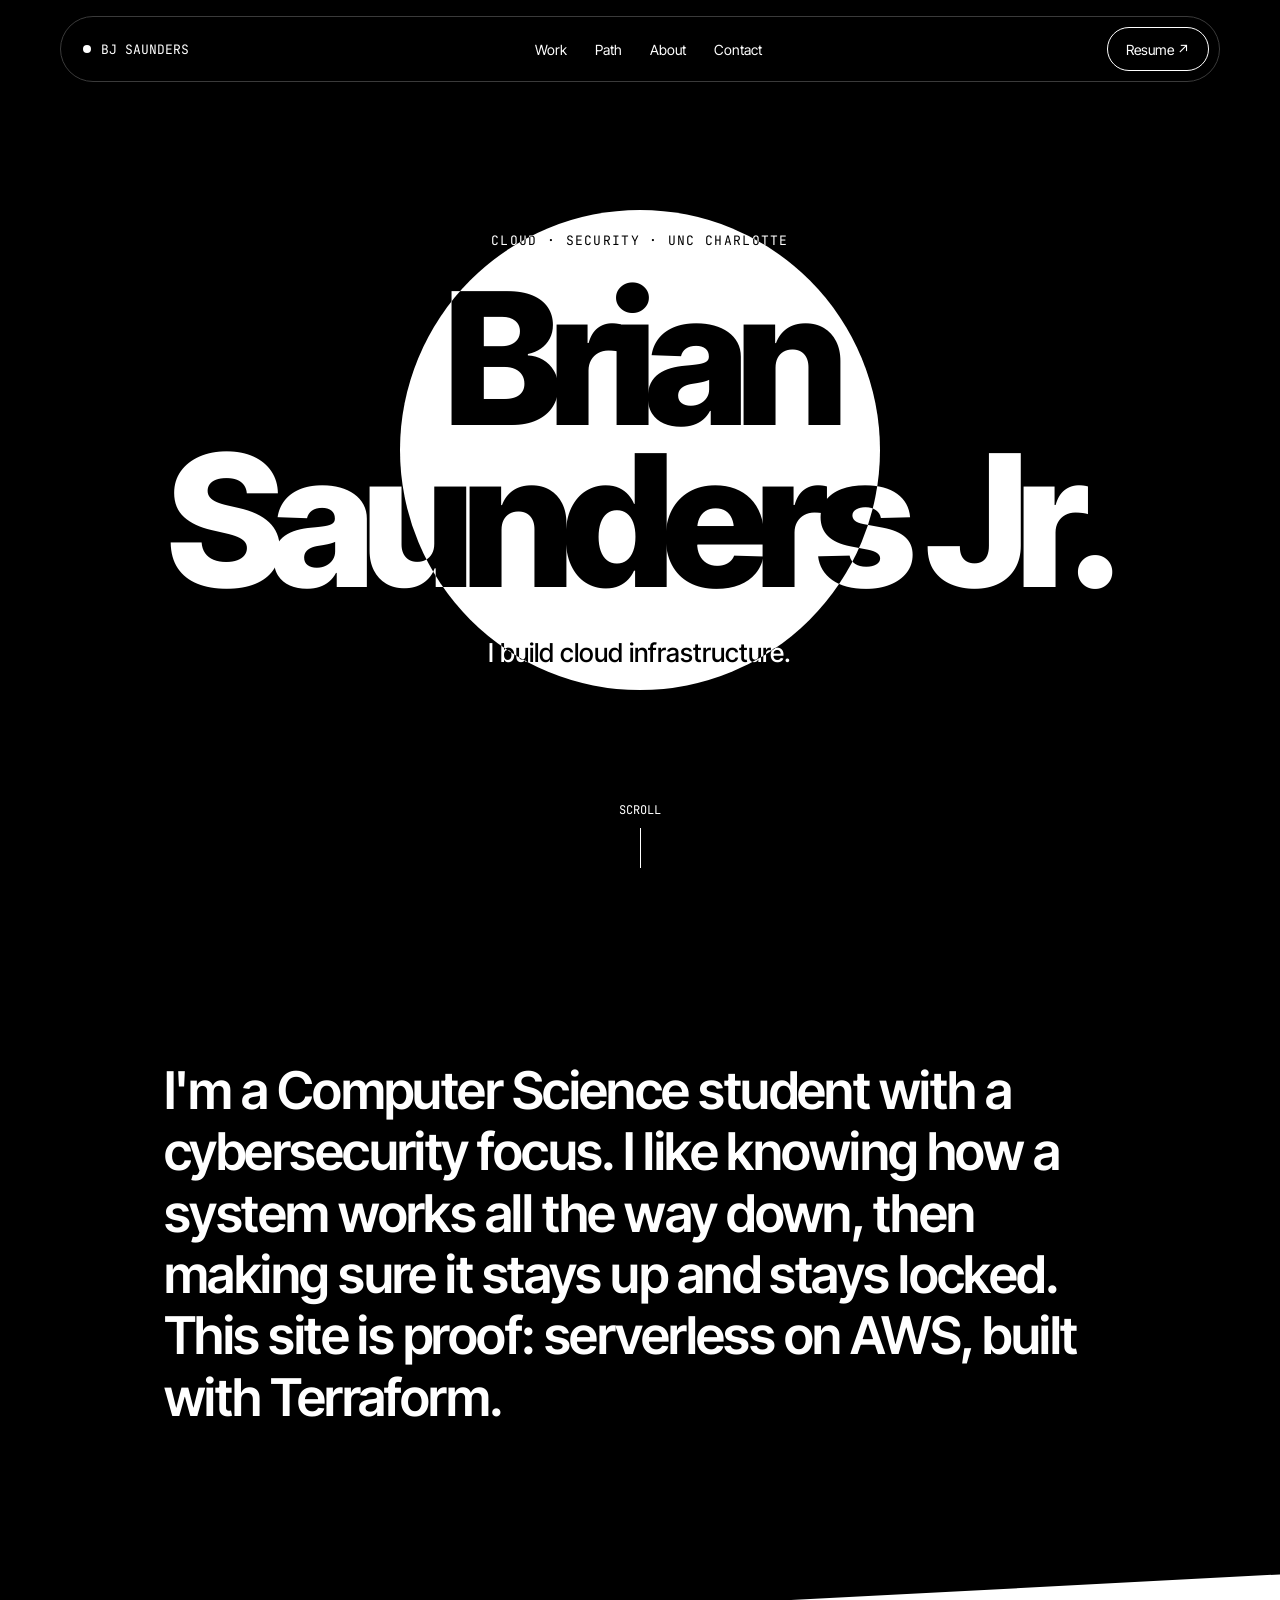
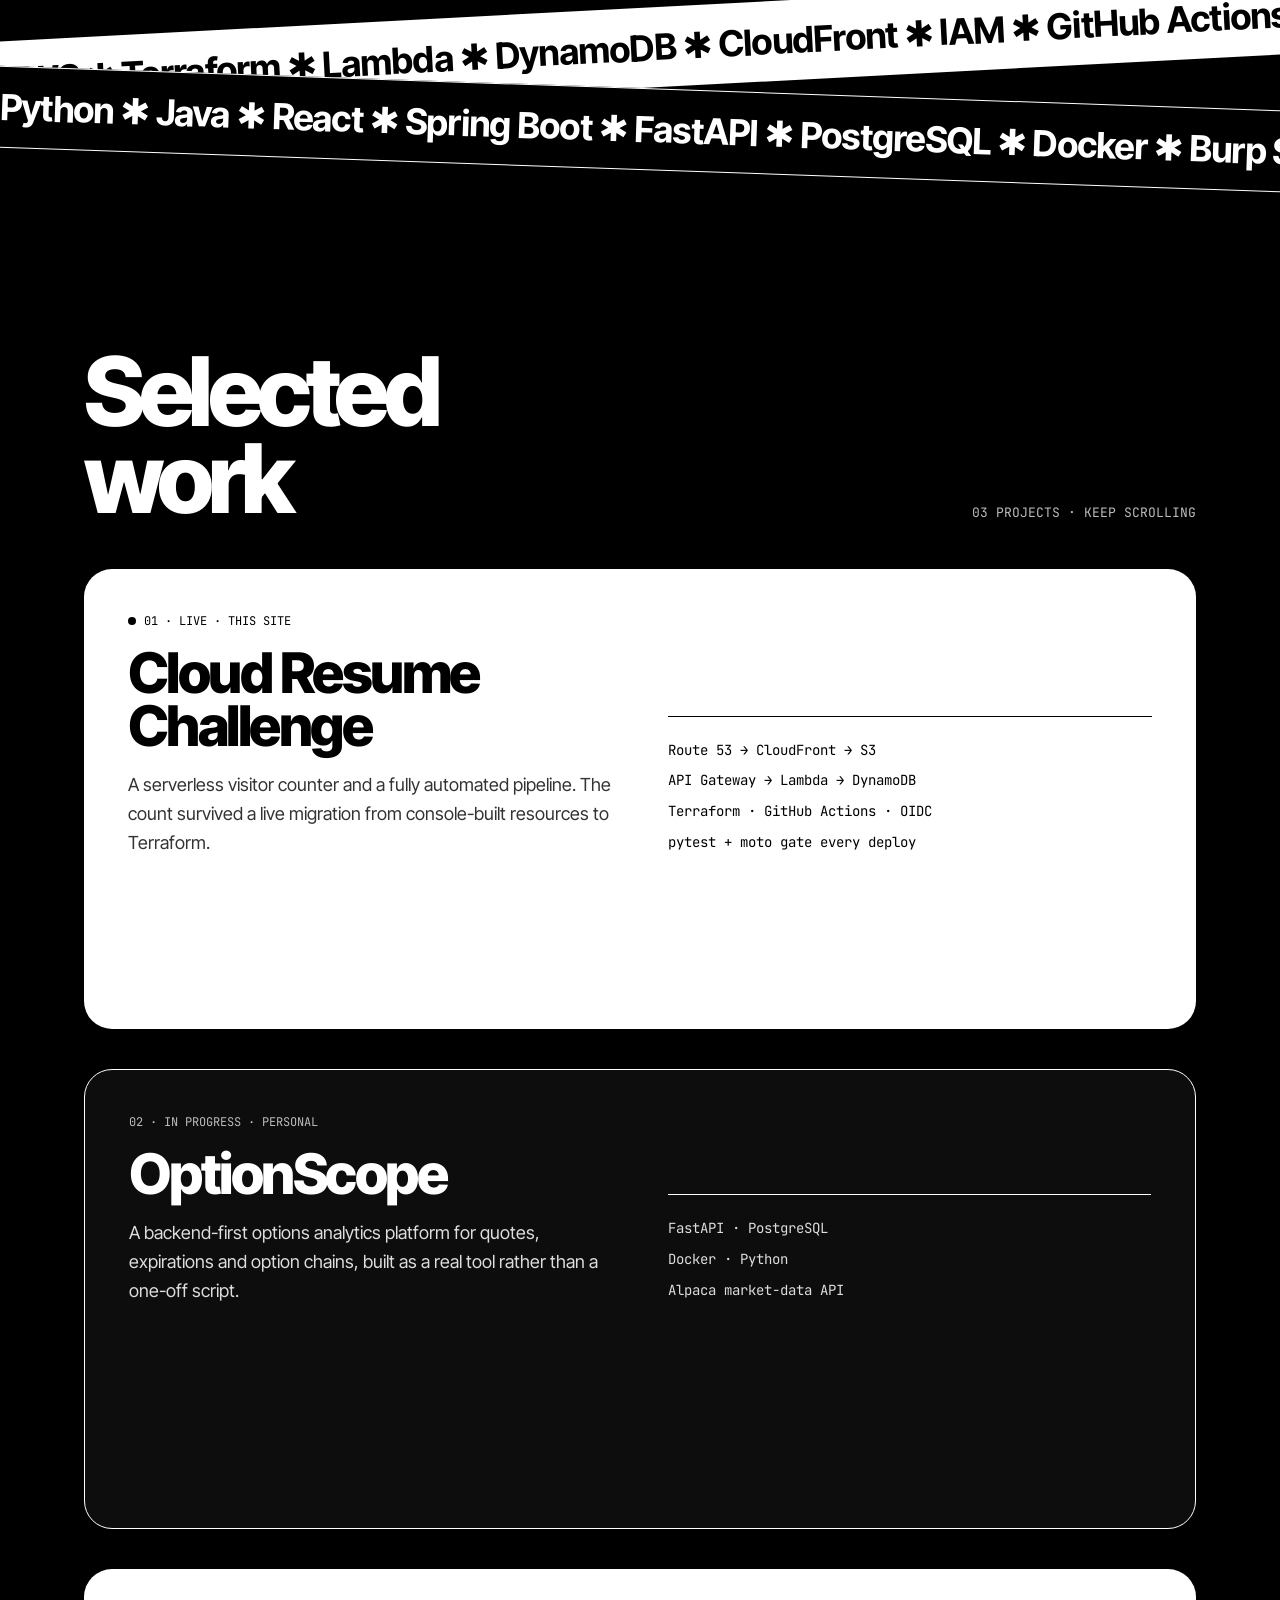
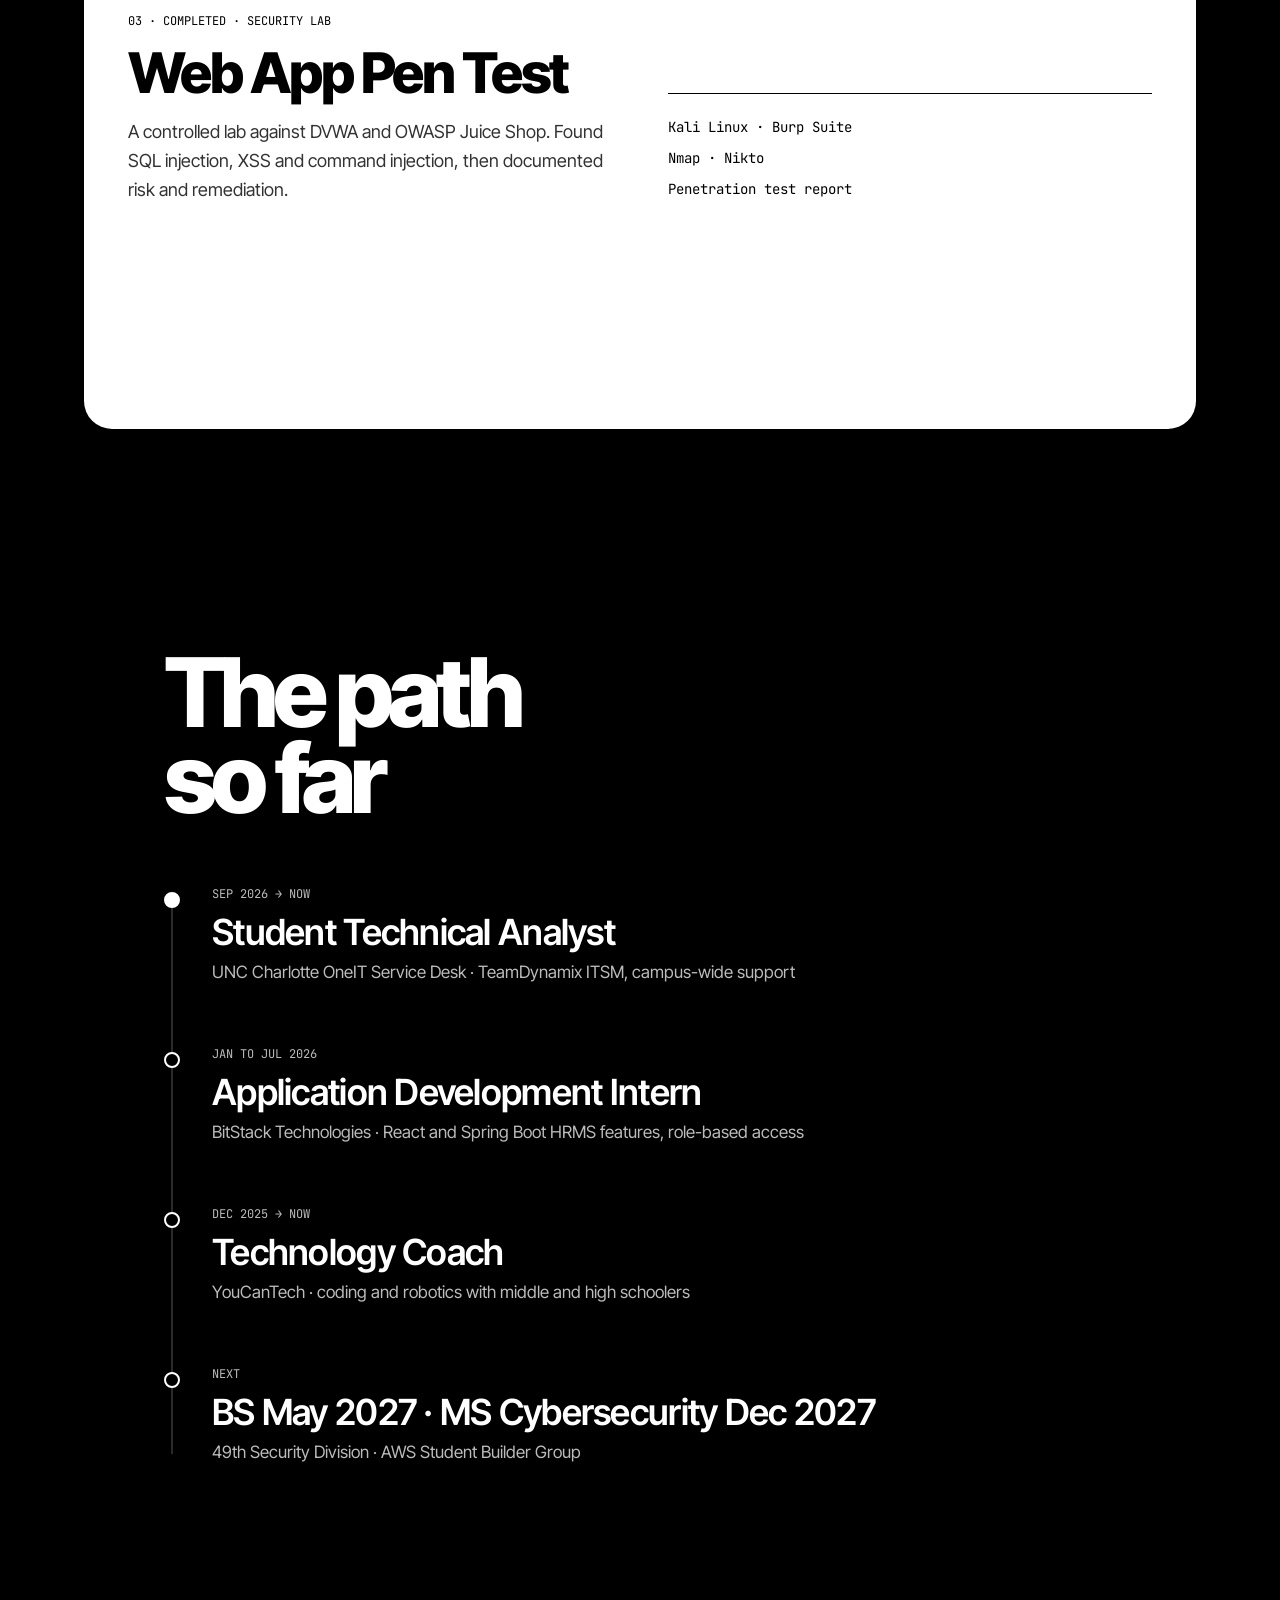
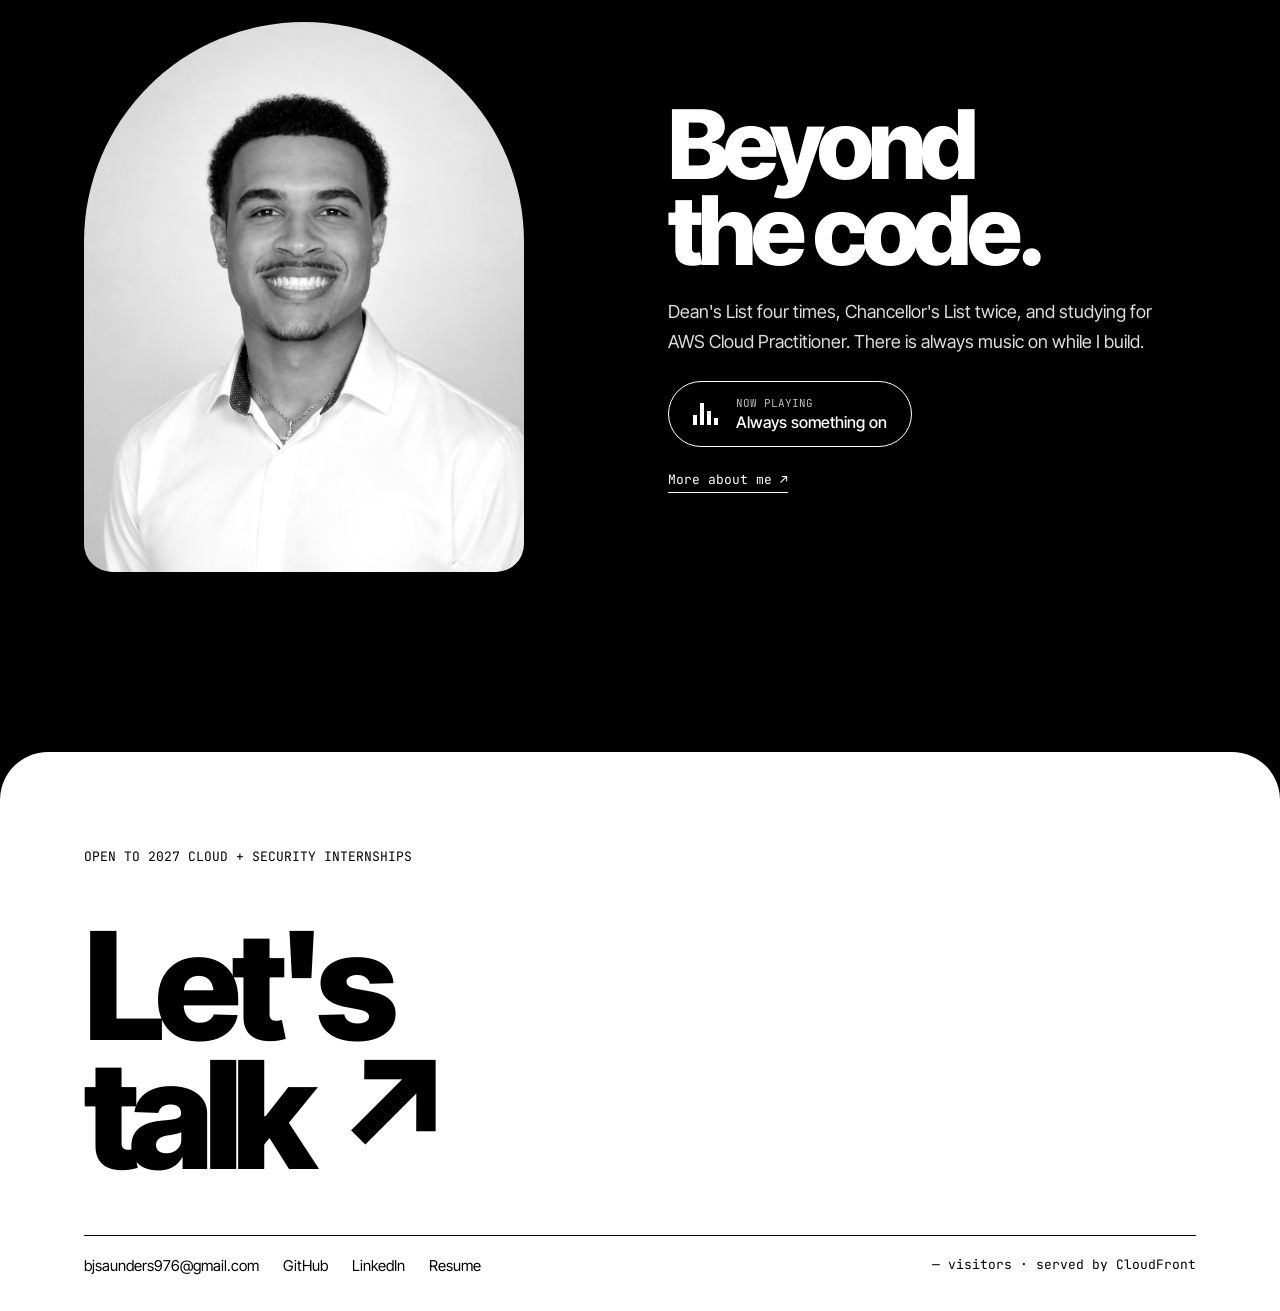
==== commit 8e61dd7b: "Build static skeleton for portfolio redesign Rewrite index.html as semantic sections: pill nav, hero" ====
--- a/index.html
+++ b/index.html
@@ -2,540 +2,195 @@
 <html lang="en">
 <head>
   <meta charset="UTF-8" />
-  <title>B.J. Saunders — Computer Science Student & Software Engineer</title>
-  <meta name="description" content="B.J. Saunders — Computer Science student focused on application development and cybersecurity. Portfolio showcasing projects, experience, and contact information." />
   <meta name="viewport" content="width=device-width, initial-scale=1" />
+  <title>Brian Saunders Jr. — Cloud &amp; Security</title>
+  <meta name="description" content="Brian “BJ” Saunders Jr. — Computer Science student at UNC Charlotte with a cybersecurity focus, building cloud infrastructure and secure systems." />
+
+  <link rel="preconnect" href="https://fonts.googleapis.com" />
+  <link rel="preconnect" href="https://fonts.gstatic.com" crossorigin />
+  <link href="https://fonts.googleapis.com/css2?family=Inter+Tight:wght@400;500;600;800&amp;family=JetBrains+Mono:wght@400;500&amp;display=swap" rel="stylesheet" />
   <link rel="stylesheet" href="styles.css" />
-  <script>
-    if (
-      new URLSearchParams(window.location.search).get('from') === 'about' &&
-      !window.matchMedia('(prefers-reduced-motion: reduce)').matches
-    ) {
-      document.documentElement.classList.add('is-returning-from-about');
-    }
-  </script>
 </head>
 <body>
-  <canvas class="ambient-dust" aria-hidden="true"></canvas>
-  <div class="page-transition-overlay" aria-hidden="true"></div>
+  <!-- ========== NAV: floating pill ========== -->
+  <header class="site-nav">
+    <a class="nav-brand" href="#top">
+      <span class="nav-dot" aria-hidden="true"></span>
+      BJ SAUNDERS
+    </a>
 
-  <header class="site-header">
-    <div class="header-inner">
-      <a class="brand" href="#home">B.J. Saunders</a>
+    <nav class="nav-links" aria-label="Primary">
+      <a href="#work">Work</a>
+      <a href="#path">Path</a>
+      <a href="#about">About</a>
+      <a href="#contact">Contact</a>
+    </nav>
 
-      <nav class="nav-links" aria-label="Primary">
-        <a href="#home">Home</a>
-        <a href="#current-focus">Focus</a>
-        <a href="#education">Education</a>
-        <a href="#certifications">Certifications</a>
-        <a href="#projects">Projects</a>
-        <a href="#experience">Experience</a>
-        <a href="#skills">Skills</a>
-        <a href="#contact">Contact</a>
-      </nav>
-    </div>
+    <a
+      class="nav-resume"
+      href="assets/Brian-Saunders-Resume.pdf"
+      target="_blank"
+      rel="noopener noreferrer"
+    >Resume ↗</a>
   </header>
 
-  <main class="page">
-    <section id="home" class="hero reveal">
+  <main>
+    <!-- ========== HERO ========== -->
+    <section id="top" class="hero">
+      <!-- Empty for now. A later step draws the WebGL blob into this canvas. -->
+      <canvas class="blob-canvas" aria-hidden="true"></canvas>
+
       <div class="hero-content">
-        <p class="intro-eyebrow">Computer Science · Cybersecurity Concentration</p>
-
-        <h1 class="intro-name">Brian “BJ” Saunders Jr</h1>
-
-        <p class="hero-tagline">
-          Computer Science student at UNC Charlotte with a cybersecurity concentration,
-          building practical software through internship work, technical projects, and
-          hands-on security labs. I care about understanding systems deeply, writing useful
-          code, and keeping security in mind from the start.
-        </p>
-
-        <div class="hero-actions">
-          <a class="button button-primary" href="#projects">View My Work</a>
-          <a class="button button-secondary" href="#contact">Let’s Connect</a>
-          <a
-            class="button button-secondary"
-            href="assets/Brian-Saunders-Resume.pdf"
-            target="_blank"
-            rel="noopener noreferrer"
-          >
-            View Resume
-          </a>
-        </div>
+        <p class="hero-eyebrow">CLOUD · SECURITY · UNC CHARLOTTE</p>
+        <h1 class="hero-name">
+          <span>Brian</span>
+          <span>Saunders Jr.</span>
+        </h1>
+        <p class="hero-tagline">I build cloud infrastructure.</p>
       </div>
 
-      <div class="hero-visual">
-        <div class="audio-wave audio-wave-one"></div>
-        <div class="audio-wave audio-wave-two"></div>
-
-        <a class="portrait-link" href="about.html" aria-label="Learn more about B.J. outside of code">
-          <div class="portrait-ring">
-            <img
-              src="assets/images/bj-headshot.png"
-              alt=""
-              class="hero-portrait"
-            />
-          </div>
-        </a>
-
-        <div class="portrait-invitation" aria-hidden="true">
-          <span class="portrait-invitation-copy">
-            <span class="portrait-invitation-label">BEYOND THE CODE</span>
-            <span class="portrait-invitation-text">
-              <span class="portrait-invitation-arrow">↗</span>
-              Click to explore more about me
-            </span>
-          </span>
-        </div>
-      </div>
+      <a class="hero-scroll" href="#intro">
+        SCROLL
+        <span class="hero-scroll-line" aria-hidden="true"></span>
+      </a>
     </section>
 
-    <section id="current-focus" class="current-focus reveal">
-      <div class="section-heading">
-        <h2>Current Focus</h2>
-        <p class="section-text">
-          The areas I am actively developing through internship work, independent projects,
-          and certification study.
-        </p>
+    <!-- ========== INTRO STATEMENT ========== -->
+    <section id="intro" class="intro">
+      <p class="statement">
+        <span class="word">I'm</span> <span class="word">a</span> <span class="word">Computer</span> <span class="word">Science</span> <span class="word">student</span> <span class="word">with</span> <span class="word">a</span> <span class="word">cybersecurity</span> <span class="word">focus.</span> <span class="word">I</span> <span class="word">like</span> <span class="word">knowing</span> <span class="word">how</span> <span class="word">a</span> <span class="word">system</span> <span class="word">works</span> <span class="word">all</span> <span class="word">the</span> <span class="word">way</span> <span class="word">down,</span> <span class="word">then</span> <span class="word">making</span> <span class="word">sure</span> <span class="word">it</span> <span class="word">stays</span> <span class="word">up</span> <span class="word">and</span> <span class="word">stays</span> <span class="word">locked.</span> <span class="word">This</span> <span class="word">site</span> <span class="word">is</span> <span class="word">proof:</span> <span class="word">serverless</span> <span class="word">on</span> <span class="word">AWS,</span> <span class="word">built</span> <span class="word">with</span> <span class="word">Terraform.</span>
+      </p>
+    </section>
+
+    <!-- ========== SKILL RIBBONS ========== -->
+    <div class="ribbons" role="region" aria-label="Skills">
+      <p class="ribbon ribbon--light">AWS ✱ Terraform ✱ Lambda ✱ DynamoDB ✱ CloudFront ✱ IAM ✱ GitHub Actions ✱ OIDC ✱</p>
+      <p class="ribbon ribbon--dark">Python ✱ Java ✱ React ✱ Spring Boot ✱ FastAPI ✱ PostgreSQL ✱ Docker ✱ Burp Suite ✱ Wireshark ✱</p>
+    </div>
+
+    <!-- ========== WORK ========== -->
+    <section id="work" class="work">
+      <div class="section-head">
+        <h2 class="section-title">Selected<br />work</h2>
+        <p class="section-note">03 PROJECTS · KEEP SCROLLING</p>
       </div>
 
-      <div class="focus-list">
-        <article class="focus-card">
-          <h3>Supporting End Users at OneIT</h3>
-          <p>
-            Serving as a Student Technical Analyst at UNC Charlotte's OneIT Service Desk,
-            resolving user issues across multiple channels and building fluency with
-            enterprise ticketing and campus information systems.
-          </p>
+      <div class="project-list">
+        <article class="project-card project-card--light">
+          <div class="project-main">
+            <p class="project-tag">
+              <span class="project-dot" aria-hidden="true"></span>
+              01 · LIVE · THIS SITE
+            </p>
+            <h3 class="project-title">Cloud Resume Challenge</h3>
+            <p class="project-summary">A serverless visitor counter and a fully automated pipeline. The count survived a live migration from console-built resources to Terraform.</p>
+          </div>
+          <ul class="project-stack">
+            <li>Route 53 → CloudFront → S3</li>
+            <li>API Gateway → Lambda → DynamoDB</li>
+            <li>Terraform · GitHub Actions · OIDC</li>
+            <li>pytest + moto gate every deploy</li>
+          </ul>
         </article>
 
-        <article class="focus-card">
-          <h3>Building OptionScope</h3>
-          <p>
-            Developing a general-purpose options analytics platform with FastAPI,
-            PostgreSQL, Docker, and market-data integrations to deepen my understanding of
-            financial systems and backend architecture.
-          </p>
+        <article class="project-card project-card--dark">
+          <div class="project-main">
+            <p class="project-tag">02 · IN PROGRESS · PERSONAL</p>
+            <h3 class="project-title">OptionScope</h3>
+            <p class="project-summary">A backend-first options analytics platform for quotes, expirations and option chains, built as a real tool rather than a one-off script.</p>
+          </div>
+          <ul class="project-stack">
+            <li>FastAPI · PostgreSQL</li>
+            <li>Docker · Python</li>
+            <li>Alpaca market-data API</li>
+          </ul>
         </article>
 
-        <article class="focus-card">
-          <h3>Growing Cloud Fundamentals</h3>
-          <p>
-            Preparing for the AWS Certified Cloud Practitioner exam while strengthening my
-            understanding of cloud concepts, core services, security, pricing, and
-            architecture.
-          </p>
+        <article class="project-card project-card--light">
+          <div class="project-main">
+            <p class="project-tag">03 · COMPLETED · SECURITY LAB</p>
+            <h3 class="project-title">Web App Pen Test</h3>
+            <p class="project-summary">A controlled lab against DVWA and OWASP Juice Shop. Found SQL injection, XSS and command injection, then documented risk and remediation.</p>
+          </div>
+          <ul class="project-stack">
+            <li>Kali Linux · Burp Suite</li>
+            <li>Nmap · Nikto</li>
+            <li>Penetration test report</li>
+          </ul>
         </article>
       </div>
     </section>
 
-    <section id="education" class="education block reveal">
-      <div class="section-heading">
-        <h2>Education</h2>
-      </div>
+    <!-- ========== PATH (timeline) ========== -->
+    <section id="path" class="path">
+      <h2 class="section-title">The path<br />so far</h2>
 
-      <div class="experience-grid">
-        <article class="experience-card reveal">
-          <h3>B.S. Computer Science, Cybersecurity Concentration</h3>
+      <ol class="timeline">
+        <li class="timeline-item timeline-item--current">
+          <p class="timeline-date">SEP 2026 → NOW</p>
+          <h3 class="timeline-role">Student Technical Analyst</h3>
+          <p class="timeline-detail">UNC Charlotte OneIT Service Desk · TeamDynamix ITSM, campus-wide support</p>
+        </li>
+        <li class="timeline-item">
+          <p class="timeline-date">JAN TO JUL 2026</p>
+          <h3 class="timeline-role">Application Development Intern</h3>
+          <p class="timeline-detail">BitStack Technologies · React and Spring Boot HRMS features, role-based access</p>
+        </li>
+        <li class="timeline-item">
+          <p class="timeline-date">DEC 2025 → NOW</p>
+          <h3 class="timeline-role">Technology Coach</h3>
+          <p class="timeline-detail">YouCanTech · coding and robotics with middle and high schoolers</p>
+        </li>
+        <li class="timeline-item">
+          <p class="timeline-date">NEXT</p>
+          <h3 class="timeline-role">BS May 2027 · MS Cybersecurity Dec 2027</h3>
+          <p class="timeline-detail">49th Security Division · AWS Student Builder Group</p>
+        </li>
+      </ol>
+    </section>
 
-          <p class="experience-meta">UNC Charlotte · Expected May 2027</p>
+    <!-- ========== ABOUT ========== -->
+    <section id="about" class="about">
+      <figure class="about-photo">
+        <img src="assets/images/bj-headshot.png" alt="Brian Saunders Jr." />
+      </figure>
 
-          <p>GPA: 3.4. Dean's List (4x), Chancellor's List (2x).</p>
-        </article>
+      <div class="about-copy">
+        <h2 class="section-title">Beyond<br />the code.</h2>
+        <p class="about-text">Dean's List four times, Chancellor's List twice, and studying for AWS Cloud Practitioner. There is always music on while I build.</p>
 
-        <article class="experience-card reveal">
-          <h3>M.S. Cybersecurity (Accelerated Early Entry)</h3>
+        <div class="now-playing">
+          <span class="eq" aria-hidden="true">
+            <span></span><span></span><span></span><span></span>
+          </span>
+          <span class="now-playing-text">
+            <span class="now-playing-label">NOW PLAYING</span>
+            <span class="now-playing-track">Always something on</span>
+          </span>
+        </div>
 
-          <p class="experience-meta">UNC Charlotte · Expected Dec 2027</p>
-
-          <p>
-            Accelerated Early Entry program combining undergraduate and graduate
-            coursework in cybersecurity.
-          </p>
-        </article>
+        <a class="about-more" href="about.html">More about me ↗</a>
       </div>
     </section>
 
-    <section id="certifications" class="certifications block reveal">
-      <div class="section-heading">
-        <h2>Learning & Certifications</h2>
-        <p class="section-text">
-          Cloud fundamentals and technical credentials I am actively building toward.
-        </p>
-      </div>
-
-      <article class="certification-item">
-        <div class="certification-visual" aria-hidden="true">
-          <div class="certification-visual-grid"></div>
-          <div class="certification-visual-content">
-            <span class="certification-visual-kicker">AWS</span>
-            <span class="certification-visual-title">Cloud Practitioner</span>
-            <span class="certification-visual-level">Foundational</span>
-            <span class="certification-visual-status">In Progress</span>
-          </div>
-        </div>
-
-        <div class="certification-copy">
-          <p class="certification-status">In Progress</p>
-          <h3>AWS Certified Cloud Practitioner</h3>
-          <p class="certification-detail">Foundational • CLF-C02</p>
-          <p>
-            Studying AWS cloud concepts, core services, security, architecture, pricing,
-            and support to better understand how cloud-based systems are designed,
-            deployed, and discussed in technical teams.
-          </p>
-          <a
-            class="button button-primary certification-link"
-            href="https://aws.amazon.com/certification/certified-cloud-practitioner/"
-            target="_blank"
-            rel="noopener noreferrer"
-          >
-            Learn More
-          </a>
-        </div>
-      </article>
-    </section>
-
-    <section id="projects" class="projects block reveal">
-      <div class="section-heading">
-        <h2>Selected Projects</h2>
-        <p class="section-text">
-          Projects and labs that show how I apply software development, security, and
-          systems thinking outside the classroom.
-        </p>
-      </div>
-
-      <div class="project-grid">
-        <article class="project-card reveal">
-          <div class="project-header">
-            <h3>Cloud Resume Challenge</h3>
-          </div>
-
-          <p class="project-stack">AWS, Terraform, Python, GitHub Actions</p>
-
-          <p>
-            This site runs on it: a serverless visitor counter and fully automated
-            deployment pipeline built on AWS.
-          </p>
-
-          <ul>
-            <li>
-              Serverless visitor counter: API Gateway to Lambda to DynamoDB, with the
-              count persisted across a live infrastructure migration.
-            </li>
-            <li>
-              All backend infrastructure defined in Terraform; deploys run through
-              GitHub Actions using OIDC federation rather than stored credentials.
-            </li>
-            <li>Unit tested with pytest and moto, with tests gating every deployment.</li>
-          </ul>
-
-          <div class="project-meta">
-            <span class="meta-chip">LIVE · THIS SITE</span>
-          </div>
-        </article>
-
-        <article class="project-card reveal">
-          <div class="project-header">
-            <h3>OptionScope</h3>
-          </div>
-
-          <p class="project-stack">FastAPI, PostgreSQL, Docker, Python, Alpaca API</p>
-
-          <p>
-            Building a backend-first options analytics platform for exploring stock quotes,
-            option expirations, option chains, and future strategy analysis.
-          </p>
-
-          <ul>
-            <li>
-              Implemented market-data endpoints with validation and provider integration.
-            </li>
-            <li>
-              Structured the backend with FastAPI, PostgreSQL, Docker, and tests.
-            </li>
-            <li>
-              Designed the project as a portfolio-grade tool rather than a one-off script.
-            </li>
-          </ul>
-
-          <div class="project-meta">
-            <span class="meta-chip">IN PROGRESS · PERSONAL PROJECT</span>
-          </div>
-        </article>
-
-        <article class="project-card reveal">
-          <div class="project-header">
-            <h3>Vulnerable Web Application Penetration Test</h3>
-          </div>
-
-          <p class="project-stack">
-            Kali Linux, DVWA, OWASP Juice Shop, Nmap, Nikto, Burp Suite
-          </p>
-
-          <p>
-            Built and tested a controlled security lab using intentionally vulnerable web
-            applications to practice reconnaissance, exploitation, documentation, and
-            remediation thinking.
-          </p>
-
-          <ul>
-            <li>
-              Conducted reconnaissance and exploitation using Nmap, Nikto, and Burp Suite.
-            </li>
-            <li>
-              Identified SQL Injection, XSS, and Command Injection vulnerabilities.
-            </li>
-            <li>
-              Documented findings, risk, and remediation steps in a structured penetration
-              test report.
-            </li>
-          </ul>
-
-          <div class="project-meta">
-            <span class="meta-chip">COMPLETED · SECURITY LAB</span>
-          </div>
-        </article>
-      </div>
-    </section>
-
-    <section id="experience" class="experience block reveal">
-      <div class="section-heading">
-        <h2>Experience</h2>
-      </div>
-
-      <div class="experience-grid">
-        <article class="experience-card reveal">
-          <h3>Student Technical Analyst, UNC Charlotte OneIT Service Desk</h3>
-
-          <p class="experience-meta">Sep 2026 - Present</p>
-
-          <p>
-            Provide multi-channel technical support by phone, email, live chat, and
-            walk-in for faculty, staff, and students, diagnosing issues across
-            workstations, mobile devices, software installations, and NinerNet account
-            management.
-          </p>
-
-          <ul>
-            <li>
-              Manage support requests end to end in TeamDynamix (ITSM), documenting
-              troubleshooting steps and resolutions, and escalating to professional IT
-              staff through Slack when an issue moves past first-line resolution.
-            </li>
-          </ul>
-        </article>
-
-        <article class="experience-card reveal">
-          <h3>Application Development Intern, BitStack Technologies</h3>
-
-          <p class="experience-meta">Jan 2026 - Jul 2026</p>
-
-          <p>
-            Contributed to full-stack HRMS features in a production-style team environment,
-            working with React interfaces, API integration, workflow logic, Git branching,
-            pull requests, and debugging across the stack.
-          </p>
-
-          <ul>
-            <li>
-              Built an end-to-end leave request workflow in React and Spring Boot,
-              supporting PNG and PDF attachments and approve/reject actions routed to the
-              correct approver.
-            </li>
-            <li>
-              Developed dashboard widgets for pending approvals, employee leave summaries,
-              and task-card actions, backed by SQL queries served through REST APIs.
-            </li>
-            <li>
-              Implemented approved-absence views filterable by date, team, and department,
-              with role-based access separating Employee, Manager, Supervisor, HR, and
-              Admin permissions.
-            </li>
-            <li>
-              Debugged defects across the front end, API, and database layers, delivering
-              fixes through Git branching, pull requests, rebasing, and code review in
-              Agile sprints.
-            </li>
-          </ul>
-        </article>
-
-        <article class="experience-card reveal">
-          <h3>Technology Coach, YouCanTech</h3>
-
-          <p class="experience-meta">Dec 2025 - Present</p>
-
-          <p>
-            Coach middle and high school students through hands-on coding and robotics
-            activities, helping them practice programming logic, debugging,
-            problem-solving, and iterative development.
-          </p>
-
-          <ul>
-            <li>Teach programming logic, problem-solving, and computational thinking.</li>
-            <li>Mentor students through debugging and iterative development.</li>
-          </ul>
-        </article>
-
-        <article class="experience-card experience-card-secondary reveal">
-          <h3>Member, 49th Security Division</h3>
-
-          <p class="experience-meta">Aug 2025 - Present</p>
-
-          <p>
-            Participate in a cybersecurity-focused student organization at UNC Charlotte,
-            building exposure to security concepts, technical discussion, professional
-            development, and hands-on learning outside the classroom.
-          </p>
-        </article>
-
-        <article class="experience-card experience-card-secondary reveal">
-          <h3>Member, AWS Student Builder Group</h3>
-
-          <p class="experience-meta">Aug 2026 - Present</p>
-
-          <p>
-            Participate in a student community focused on AWS cloud technologies,
-            engaging in hands-on workshops, technical discussions, and peer learning
-            around cloud architecture and services.
-          </p>
-        </article>
-      </div>
-    </section>
-
-    <section id="skills" class="skills block reveal">
-      <div class="section-heading">
-        <h2>Skills</h2>
-        <p class="section-text">
-          Tools, languages, and concepts I have used through coursework, internship work,
-          labs, and independent projects.
-        </p>
-      </div>
-
-      <div class="skills-grid">
-        <article class="skills-card reveal">
-          <h3>Languages</h3>
-          <p>Java, Python, JavaScript, C, C++, HTML, CSS</p>
-        </article>
-
-        <article class="skills-card reveal">
-          <h3>Frontend</h3>
-          <p>React, React Native, Expo, Tailwind CSS, Responsive Design</p>
-        </article>
-
-        <article class="skills-card reveal">
-          <h3>Backend & APIs</h3>
-          <p>FastAPI, Spring Boot, REST APIs, Spotify Web API, Alpaca API</p>
-        </article>
-
-        <article class="skills-card reveal">
-          <h3>Databases & Cloud</h3>
-          <p>
-            PostgreSQL, MySQL, Docker, Docker Compose, Vercel, AWS Lambda, DynamoDB, S3,
-            CloudFront, Route 53, API Gateway, IAM, Terraform
-          </p>
-        </article>
-
-        <article class="skills-card reveal">
-          <h3>Developer Tools</h3>
-          <p>
-            Git, GitHub, Visual Studio Code, Xcode Simulator, GitHub Actions, AWS CLI,
-            pytest, moto
-          </p>
-        </article>
-
-        <article class="skills-card reveal">
-          <h3>Security Tools & Concepts</h3>
-          <p>
-            Kali Linux, Burp Suite, Nmap, Nikto, Wireshark, OWASP ZAP, OWASP Juice Shop,
-            DVWA, Penetration Testing, Secure Software Development, IAM Policy Design,
-            Least Privilege, OIDC Federation
-          </p>
-        </article>
-
-        <article class="skills-card reveal">
-          <h3>Core Concepts</h3>
-          <p>
-            Object-Oriented Programming, Data Structures, Algorithms, Testing, Debugging,
-            API Integration, Infrastructure as Code, CI/CD, Unit Testing
-          </p>
-        </article>
-      </div>
-    </section>
-
-    <section id="contact" class="contact block reveal">
-      <div class="section-heading">
-        <h2>Contact</h2>
-      </div>
-
-      <p>
-        Interested in internships, software projects, cybersecurity, or early-career
-        engineering conversations? I would be glad to connect.
-      </p>
-
-      <div class="contact-links" aria-label="Contact links">
-        <a
-          class="contact-icon-link"
-          href="mailto:bjsaunders976@gmail.com"
-          aria-label="Email Brian"
-          title="Email"
-        >
-          <svg aria-hidden="true" viewBox="0 0 24 24" focusable="false">
-            <path d="M4 6h16v12H4z" />
-            <path d="m4 7 8 6 8-6" />
-          </svg>
-        </a>
-
-        <a
-          class="contact-icon-link"
-          href="https://github.com/bsaund12"
-          target="_blank"
-          rel="noopener noreferrer"
-          aria-label="View Brian's GitHub"
-          title="GitHub"
-        >
-          <svg aria-hidden="true" viewBox="0 0 24 24" focusable="false">
-            <path d="M12 2.75a9.25 9.25 0 0 0-2.93 18.03c.46.08.63-.2.63-.44v-1.6c-2.56.56-3.1-1.1-3.1-1.1-.42-1.07-1.03-1.36-1.03-1.36-.84-.57.06-.56.06-.56.93.07 1.42.96 1.42.96.83 1.41 2.17 1 2.7.77.08-.6.32-1 .58-1.23-2.04-.23-4.19-1.02-4.19-4.54 0-1 .36-1.82.95-2.46-.1-.23-.41-1.16.09-2.43 0 0 .78-.25 2.55.94A8.78 8.78 0 0 1 12 7.42c.79 0 1.57.1 2.31.31 1.77-1.19 2.55-.94 2.55-.94.5 1.27.19 2.2.09 2.43.6.64.95 1.46.95 2.46 0 3.53-2.15 4.3-4.2 4.53.33.29.63.85.63 1.71v2.42c0 .24.17.53.64.44A9.25 9.25 0 0 0 12 2.75Z" />
-          </svg>
-        </a>
-
-        <a
-          class="contact-icon-link"
-          href="https://www.linkedin.com/in/bj-saunders/"
-          target="_blank"
-          rel="noopener noreferrer"
-          aria-label="View Brian's LinkedIn"
-          title="LinkedIn"
-        >
-          <svg aria-hidden="true" viewBox="0 0 24 24" focusable="false">
-            <path d="M5.5 9.25h3v9.25h-3z" />
-            <path d="M7 5.5a1.75 1.75 0 1 1 0 3.5 1.75 1.75 0 0 1 0-3.5Z" />
-            <path d="M11 9.25h2.85v1.27c.43-.74 1.35-1.45 2.85-1.45 2.47 0 3.8 1.57 3.8 4.46v4.97h-3v-4.52c0-1.45-.51-2.18-1.55-2.18-1.18 0-1.95.84-1.95 2.18v4.52h-3z" />
-          </svg>
-        </a>
-
-        <a
-          class="contact-icon-link"
-          href="assets/Brian-Saunders-Resume.pdf"
-          target="_blank"
-          rel="noopener noreferrer"
-          aria-label="Open Brian's resume"
-          title="Resume"
-        >
-          <svg aria-hidden="true" viewBox="0 0 24 24" focusable="false">
-            <path d="M7 3.5h7l3 3v14H7z" />
-            <path d="M14 3.5v3h3" />
-            <path d="M9.5 11h5" />
-            <path d="M9.5 14h5" />
-            <path d="M9.5 17h3" />
-          </svg>
-        </a>
-      </div>
+    <!-- ========== CONTACT ========== -->
+    <section id="contact" class="contact">
+      <p class="contact-eyebrow">OPEN TO 2027 CLOUD + SECURITY INTERNSHIPS</p>
+      <a class="contact-cta" href="mailto:bjsaunders976@gmail.com">Let's<br />talk ↗</a>
     </section>
   </main>
 
+  <!-- ========== FOOTER (continues the white contact panel) ========== -->
   <footer class="site-footer">
-    <p>Visitor count: <span data-visitor-count>—</span></p>
+    <div class="footer-inner">
+      <ul class="footer-links">
+        <li><a href="mailto:bjsaunders976@gmail.com">bjsaunders976@gmail.com</a></li>
+        <li><a href="https://github.com/bsaund12" target="_blank" rel="noopener noreferrer">GitHub</a></li>
+        <li><a href="https://www.linkedin.com/in/bj-saunders/" target="_blank" rel="noopener noreferrer">LinkedIn</a></li>
+        <li><a href="assets/Brian-Saunders-Resume.pdf" target="_blank" rel="noopener noreferrer">Resume</a></li>
+      </ul>
+      <p class="footer-count"><span data-visitor-count>—</span> visitors · served by CloudFront</p>
+    </div>
   </footer>
 
   <script src="script.js" defer></script>
--- a/styles.css
+++ b/styles.css
@@ -1,1292 +1,643 @@
-/* Load display and text families */
-@import url('https://api.fontshare.com/v2/css?f[]=clash-display@500,600&display=swap');
-@import url('https://fonts.googleapis.com/css2?family=IBM+Plex+Mono:wght@400;500&family=IBM+Plex+Sans:wght@400;500;600&display=swap');
-
-/* ---------- THEME COLORS ---------- */
+/* ==========================================================================
+   TOKENS
+   Named values the whole stylesheet reuses. Change one here and every rule
+   that says var(--name) picks up the new value.
+   ========================================================================== */
 :root {
-  --bg: #FAF7F3;
-  --surface: #F4F0EA;
-  --surface-soft: #F4F0EA;
-  --surface-strong: #EDE8E0;
-  --text: #111111;
-  --muted: #66615A;
-  --faint: #827C73;
-  --line: rgba(17, 17, 17, 0.18);
-  --line-strong: rgba(17, 17, 17, 0.34);
-  --shadow: none;
-  --font-display: 'Clash Display', 'IBM Plex Sans', system-ui, sans-serif;
-  --font-sans: 'IBM Plex Sans', system-ui, -apple-system, BlinkMacSystemFont, sans-serif;
-  --font-mono: 'IBM Plex Mono', ui-monospace, SFMono-Regular, Menlo, Consolas, monospace;
-  --step--1: clamp(0.82rem, 0.78rem + 0.18vw, 0.92rem);
-  --step-0: clamp(0.98rem, 0.94rem + 0.22vw, 1.08rem);
-  --step-1: clamp(1.12rem, 1.04rem + 0.4vw, 1.32rem);
-  --step-2: clamp(1.38rem, 1.2rem + 0.9vw, 1.9rem);
-  --step-3: clamp(2rem, 1.55rem + 2.2vw, 3.25rem);
-  --radius-sm: 0.45rem;
-  --radius-md: 0.72rem;
-}
-
-/* Base reset */
+  /* Colors: black, white, and a few grays in between */
+  --color-black: #000000;
+  --color-white: #FFFFFF;
+  --color-card-dark: #0D0D0D;
+  --color-gray-100: #DDDDDD;
+  --color-gray-300: #BBBBBB;
+  --color-gray-600: #333333;
+  --color-gray-700: #3A3A3A;
+  --color-gray-800: #2A2A2A;
+
+  /* Fonts */
+  --font-sans: 'Inter Tight', system-ui, -apple-system, sans-serif;
+  --font-mono: 'JetBrains Mono', ui-monospace, Menlo, monospace;
+
+  /* Shapes */
+  --radius-card: 28px;
+  --radius-pill: 999px; /* bigger than any pill is tall, so the ends become half-circles */
+
+  /* Layout */
+  --page-width: 1160px;
+  --gutter: 24px;
+}
+
+
+/* ==========================================================================
+   BASE
+   ========================================================================== */
 *,
 *::before,
 *::after {
   box-sizing: border-box;
 }
 
-html,
 body {
   margin: 0;
-  padding: 0;
-}
-
-body {
+  background: var(--color-black);
+  color: var(--color-white);
   font-family: var(--font-sans);
-  background: var(--bg);
-  color: var(--text);
   -webkit-font-smoothing: antialiased;
 }
 
-.ambient-dust {
-  position: absolute;
-  top: 0;
-  left: 0;
-  z-index: 0;
-  width: 100%;
-  height: 100%;
-  pointer-events: none;
-}
-
-.site-header {
-  position: sticky;
-  top: 0;
+a {
+  color: inherit;
+  text-decoration: none;
+}
+
+img {
+  max-width: 100%;
+}
+
+:focus-visible {
+  outline: 2px solid currentColor;
+  outline-offset: 4px;
+}
+
+/* Shared big heading used by Work, Path and About */
+.section-title {
+  margin: 0;
+  font-size: clamp(44px, 9vw, 96px);
+  font-weight: 800;
+  letter-spacing: -0.06em;
+  line-height: 0.9;
+}
+
+
+/* ==========================================================================
+   NAV: floating pill
+   ========================================================================== */
+.site-nav {
+  position: fixed;
+  top: 16px;
+  left: 50%;
+  transform: translateX(-50%);
   z-index: 20;
-  background: rgba(250, 247, 243, 0.88);
-  border-bottom: 1px solid var(--line);
-  backdrop-filter: blur(12px);
-}
-
-.header-inner {
-  max-width: 1040px;
-  margin: 0 auto;
-  padding: 1rem 1.5rem;
+  width: min(var(--page-width), calc(100% - 32px));
   display: flex;
   align-items: center;
   justify-content: space-between;
-  gap: 1rem;
-}
-
-.brand {
-  font-family: var(--font-mono);
-  font-size: var(--step--1);
-  font-weight: 600;
-  letter-spacing: 0.12em;
-  color: var(--text);
-  text-decoration: none;
-  text-transform: uppercase;
-}
-
-.site-header .nav-links {
-  display: flex;
-  flex-wrap: wrap;
+  gap: 16px;
+  padding: 10px 10px 10px 22px;
+  border: 1px solid var(--color-gray-700);
+  background: rgba(0, 0, 0, 0.55);
+  backdrop-filter: blur(14px);
+  border-radius: var(--radius-pill);
+}
+
+.nav-brand {
+  display: flex;
   align-items: center;
-  gap: 0.75rem;
-}
-
-.site-header .nav-links a {
-  color: var(--muted);
-  font-family: var(--font-sans);
-  font-size: var(--step--1);
-  text-decoration: none;
-  padding: 0.35rem 0;
-  border-radius: 0;
-  transition: color 180ms ease;
-}
-
-.site-header .nav-links a:hover,
-.site-header .nav-links a:focus-visible {
-  color: var(--text);
-}
-
-.site-header .nav-links a.active {
-  color: var(--text);
-}
-
-.page {
-  position: relative;
-  z-index: 1;
-  max-width: 1040px;
-  margin: 0 auto;
-  padding: 4rem 1.5rem 5rem;
-}
-
-/* Typography */
-h1, h2, h3 {
-  margin: 0;
-  font-family: var(--font-display);
-  font-weight: 600;
-  letter-spacing: 0;
-  color: var(--text);
-}
-
-h1 {
-  font-size: var(--step-3);
-  line-height: 1.03;
-}
-
-h2 {
-  font-size: var(--step-2);
-}
-
-h3 {
-  font-size: var(--step-1);
-}
-
-p {
-  margin: 0 0 1rem;
-  line-height: 1.75;
-  font-size: var(--step-0);
-  color: var(--muted);
-}
-
-ul {
-  margin: 0.85rem 0 1rem;
-  padding-left: 1.1rem;
-}
-
-li {
-  margin-bottom: 0.4rem;
-  font-size: var(--step-0);
-  color: var(--muted);
-}
-
-a {
-  color: var(--text);
-  text-decoration: underline;
-  text-decoration-thickness: 1px;
-  text-underline-offset: 3px;
-}
-
-a:hover {
-  opacity: 0.88;
-}
-
-/* Focus styles */
-a:focus-visible,
-button:focus-visible,
-.site-header .nav-links a:focus-visible {
-  outline: 2px solid rgba(17, 17, 17, 0.7);
-  outline-offset: 3px;
-  border-radius: var(--radius-sm);
-}
-
-/* Scroll reveal helpers */
-.reveal {
-  opacity: 0;
-  transform: translateY(10px);
-  transition: opacity 420ms cubic-bezier(.2,.9,.2,1), transform 420ms cubic-bezier(.2,.9,.2,1);
-}
-
-.reveal.visible {
-  opacity: 1;
-  transform: none;
-}
-
-/* Hero */
+  gap: 10px;
+  font-family: var(--font-mono);
+  font-size: 13px;
+}
+
+.nav-dot {
+  width: 8px;
+  height: 8px;
+  border-radius: 50%;
+  background: var(--color-white);
+}
+
+.nav-links {
+  display: flex;
+  gap: 28px;
+  font-size: 14px;
+}
+
+.nav-resume {
+  display: inline-flex;
+  align-items: center;
+  min-height: 44px;
+  padding: 10px 18px;
+  border: 1px solid var(--color-white);
+  border-radius: var(--radius-pill);
+  font-size: 14px;
+}
+
+.nav-resume:hover {
+  background: var(--color-white);
+  color: var(--color-black);
+}
+
+@media (max-width: 720px) {
+  .nav-links {
+    display: none;
+  }
+}
+
+
+/* ==========================================================================
+   HERO
+   ========================================================================== */
 .hero {
   position: relative;
-  display: grid;
-  grid-template-columns: minmax(0, 1.08fr) minmax(17rem, 0.72fr);
+  height: 100vh;
+  min-height: 600px;
+  text-align: center;
+  /* Flexbox centers the hero content left-right (justify) and top-bottom (align) */
+  display: flex;
+  justify-content: center;
   align-items: center;
-  gap: 2.5rem;
-  min-height: 31rem;
-  padding: 3.25rem 2.5rem 3rem;
-  border-radius: var(--radius-md);
-  background: rgba(244, 240, 234, 0.38);
-  box-shadow: none;
-  border: 1px solid var(--line);
-  overflow: hidden;
-}
-
-.hero::before {
-  content: none;
-}
-
-.hero > * {
-  position: relative;
+}
+
+/* Stand-in until the WebGL blob arrives in a later step: a plain white
+   circle behind your name, so the blend-mode flip is visible. */
+.blob-canvas {
+  position: absolute;
+  inset: 0;
+  margin: auto;
+  z-index: 1;
+  display: block;
+  width: min(480px, 80vw);
+  height: min(480px, 80vw);
+  border-radius: 50%;
+  background: var(--color-white);
 }
 
 .hero-content {
-  max-width: 39rem;
-  z-index: 2;
-}
-
-.intro-eyebrow {
-  display: inline-flex;
-  text-transform: uppercase;
-  letter-spacing: 0.2em;
-  font-family: var(--font-mono);
-  font-size: var(--step--1);
-  margin-bottom: 1rem;
-  color: var(--faint);
-}
-
-.intro-name {
-  max-width: 12ch;
-  text-wrap: balance;
-}
-
-.hero-tagline {
-  max-width: 39rem;
-  margin-top: 1rem;
-  margin-bottom: 1rem;
-  color: var(--text);
-}
-
-.hero-copy {
-  max-width: 39rem;
-  margin-bottom: 1.85rem;
-}
-
-.hero-actions {
-  display: flex;
-  flex-wrap: wrap;
-  gap: 0.85rem;
-}
-
-.button {
-  display: inline-flex;
-  align-items: center;
-  justify-content: center;
-  padding: 0.78rem 1rem;
-  border-radius: var(--radius-sm);
-  font-weight: 600;
-  text-decoration: none;
-  transition: transform 180ms ease, background 180ms ease, color 180ms ease, border-color 180ms ease, box-shadow 180ms ease;
-}
-
-.button-primary {
-  background: var(--text);
-  color: var(--bg);
-  box-shadow: none;
-}
-
-.button-secondary {
-  background: transparent;
-  color: var(--text);
-  border: 1px solid var(--line);
-}
-
-.button:hover,
-.button:focus-visible {
-  transform: translateY(-1px);
-}
-
-.button-primary:hover,
-.button-primary:focus-visible {
-  background: #111111;
-  box-shadow: none;
-}
-
-.button-secondary:hover,
-.button-secondary:focus-visible {
-  background: rgba(17, 17, 17, 0.05);
-  border-color: var(--line-strong);
-  box-shadow: none;
-}
-
-.hero-visual {
-  position: relative;
-  z-index: 1;
-  display: grid;
-  place-items: center;
-  min-height: 24rem;
-  isolation: isolate;
-}
-
-.portrait-ring {
   position: relative;
   z-index: 2;
-  width: clamp(13rem, 24vw, 18rem);
-  aspect-ratio: 1;
-  padding: 0.45rem;
+  display: grid;
+  justify-items: center;
+  gap: 32px;
+  padding: 0 var(--gutter);
+  /* White text minus what's behind it: stays white on black, flips to black on white */
+  mix-blend-mode: difference;
+}
+
+.hero-eyebrow {
+  margin: 0;
+  font-family: var(--font-mono);
+  font-size: 13px;
+  letter-spacing: 0.1em;
+}
+
+.hero-name {
+  margin: 0;
+  font-size: clamp(72px, 15vw, 184px);
+  font-weight: 800;
+  line-height: 0.84;
+  letter-spacing: -0.065em;
+}
+
+.hero-name span {
+  display: block;
+  padding-bottom: 0.04em;
+}
+
+.hero-tagline {
+  margin: 0;
+  font-size: 26px;
+  font-weight: 500;
+}
+
+.hero-scroll {
+  position: absolute;
+  bottom: 32px;
+  left: 50%;
+  transform: translateX(-50%);
+  z-index: 2;
+  display: grid;
+  justify-items: center;
+  gap: 10px;
+  min-height: 44px;
+  font-family: var(--font-mono);
+  font-size: 12px;
+}
+
+.hero-scroll-line {
+  width: 1px;
+  height: 40px;
+  background: var(--color-white);
+}
+
+
+/* ==========================================================================
+   INTRO STATEMENT
+   Each word is its own <span class="word"> so a later step can light the
+   words up one by one as you scroll. For now they're simply white.
+   ========================================================================== */
+.intro {
+  max-width: 1000px;
+  margin: 0 auto;
+  padding: 160px var(--gutter) 140px;
+}
+
+.statement {
+  margin: 0;
+  font-size: clamp(30px, 4.5vw, 52px);
+  font-weight: 600;
+  line-height: 1.18;
+  letter-spacing: -0.03em;
+}
+
+
+/* ==========================================================================
+   SKILL RIBBONS
+   Two tilted bands. A later step makes them slide sideways.
+   ========================================================================== */
+.ribbons {
+  position: relative;
+  height: 240px;
+  overflow-x: clip; /* the tilted ribbons poke past the screen edges; trim them */
+}
+
+.ribbon {
+  position: absolute;
+  left: -5%;
+  right: -5%;
+  margin: 0;
+  padding: 18px 0 18px 5%;
+  overflow: hidden;
+  white-space: nowrap;
+  font-size: clamp(24px, 3vw, 36px);
+  font-weight: 700;
+  letter-spacing: -0.02em;
+}
+
+.ribbon--light {
+  top: 40px;
+  transform: rotate(-3deg);
+  background: var(--color-white);
+  color: var(--color-black);
+}
+
+.ribbon--dark {
+  top: 120px;
+  transform: rotate(2deg);
+  background: var(--color-black);
+  border-top: 1px solid var(--color-white);
+  border-bottom: 1px solid var(--color-white);
+}
+
+
+/* ==========================================================================
+   WORK: three project cards
+   ========================================================================== */
+.work {
+  max-width: var(--page-width);
+  margin: 0 auto;
+  padding: 140px var(--gutter) 0;
+}
+
+.section-head {
+  display: flex;
+  justify-content: space-between;
+  align-items: end;
+  flex-wrap: wrap;
+  gap: 16px;
+  margin-bottom: 48px;
+}
+
+.section-note {
+  margin: 0;
+  font-family: var(--font-mono);
+  font-size: 13px;
+  color: var(--color-gray-300);
+}
+
+.project-list {
+  display: flex;
+  flex-direction: column;
+  gap: 40px;
+  padding-bottom: 80px;
+}
+
+.project-card {
+  min-height: 460px;
+  display: grid;
+  grid-template-columns: repeat(auto-fit, minmax(min(100%, 320px), 1fr));
+  align-content: start;
+  gap: 32px 56px;
+  padding: clamp(28px, 4vw, 44px);
+  border-radius: var(--radius-card);
+}
+
+.project-card--light {
+  background: var(--color-white);
+  color: var(--color-black);
+}
+
+.project-card--dark {
+  background: var(--color-card-dark);
+  color: var(--color-white);
+  border: 1px solid var(--color-white);
+}
+
+.project-main {
+  display: flex;
+  flex-direction: column;
+  gap: 18px;
+}
+
+.project-tag {
+  display: flex;
+  align-items: center;
+  gap: 8px;
+  margin: 0;
+  font-family: var(--font-mono);
+  font-size: 12px;
+}
+
+.project-card--dark .project-tag {
+  color: var(--color-gray-300);
+}
+
+.project-dot {
+  width: 8px;
+  height: 8px;
   border-radius: 50%;
-  background: var(--line-strong);
-  box-shadow:
-    0 0 0 1px var(--line),
-    0 18px 42px rgba(17, 17, 17, 0.12);
-  animation: portraitDrift 9s ease-in-out infinite;
-  transition: box-shadow 520ms cubic-bezier(0.16, 1, 0.3, 1);
-}
-
-.portrait-link {
-  display: inline-block;
+  background: currentColor;
+}
+
+.project-title {
+  margin: 0;
+  font-size: clamp(36px, 5vw, 56px);
+  font-weight: 800;
+  line-height: 0.95;
+  letter-spacing: -0.045em;
+}
+
+.project-summary {
+  margin: 0;
+  font-size: 18px;
+  line-height: 1.6;
+  color: var(--color-gray-600);
+}
+
+.project-card--dark .project-summary {
+  color: var(--color-gray-100);
+}
+
+.project-stack {
+  align-self: end;
+  margin: 0;
+  padding: 18px 0 0;
+  list-style: none;
+  border-top: 1px solid currentColor;
+  font-family: var(--font-mono);
+  font-size: 14px;
+  line-height: 2.2;
+}
+
+.project-card--dark .project-stack {
+  color: var(--color-gray-100);
+  border-top-color: var(--color-white);
+}
+
+
+/* ==========================================================================
+   PATH: timeline
+   The vertical line and the dots are drawn with ::before, so the HTML
+   stays a plain ordered list.
+   ========================================================================== */
+.path {
+  max-width: 1000px;
+  margin: 0 auto;
+  padding: 140px var(--gutter) 0;
+}
+
+.path .section-title {
+  margin-bottom: 64px;
+}
+
+.timeline {
+  position: relative;
+  margin: 0;
+  padding: 0 0 0 48px;
+  list-style: none;
+}
+
+.timeline::before {
+  content: '';
+  position: absolute;
+  left: 7px;
+  top: 8px;
+  bottom: 8px;
+  width: 2px;
+  background: var(--color-gray-800);
+}
+
+.timeline-item {
+  position: relative;
+  display: flex;
+  flex-direction: column;
+  gap: 8px;
+  padding-bottom: 64px;
+}
+
+.timeline-item:last-child {
+  padding-bottom: 0;
+}
+
+.timeline-item::before {
+  content: '';
+  position: absolute;
+  left: -48px;
+  top: 6px;
+  width: 16px;
+  height: 16px;
+  border: 2px solid var(--color-white);
   border-radius: 50%;
-  color: inherit;
-  text-decoration: none;
-  transform-origin: center;
-  transition: transform 520ms cubic-bezier(0.16, 1, 0.3, 1);
-}
-
-.portrait-link:focus-visible {
-  outline: 2px solid rgba(17, 17, 17, 0.7);
-  outline-offset: 0.55rem;
-}
-
-.portrait-link:hover,
-.portrait-link:focus-visible {
-  transform: translateY(-9px) scale(1.04);
-}
-
-.portrait-link:hover .portrait-ring,
-.portrait-link:focus-visible .portrait-ring {
-  box-shadow:
-    0 0 0 1px var(--line),
-    0 0 0 0.42rem rgba(250, 247, 243, 0.72),
-    0 20px 48px rgba(17, 17, 17, 0.14);
-}
-
-.portrait-invitation {
-  width: min(13rem, 100%);
-  margin: 1.05rem auto 0;
-  color: var(--text);
-  line-height: 1.2;
-  opacity: 0.76;
-  pointer-events: none;
-  text-align: center;
-  transform: translateY(0);
-  transition: opacity 420ms ease, transform 420ms cubic-bezier(0.16, 1, 0.3, 1);
-}
-
-.portrait-invitation-arrow {
-  display: inline-block;
-  color: var(--faint);
-  font-family: var(--font-mono);
-  font-size: 0.78rem;
-  line-height: 1;
-  transform: translateY(-0.02rem);
-}
-
-.portrait-invitation-copy {
+  background: var(--color-black);
+}
+
+.timeline-item--current::before {
+  background: var(--color-white);
+}
+
+.timeline-date {
+  margin: 0;
+  font-family: var(--font-mono);
+  font-size: 12px;
+  color: var(--color-gray-300);
+}
+
+.timeline-role {
+  margin: 0;
+  font-size: clamp(26px, 3.5vw, 36px);
+  font-weight: 600;
+  letter-spacing: -0.02em;
+}
+
+.timeline-detail {
+  margin: 0;
+  font-size: 17px;
+  color: var(--color-gray-300);
+}
+
+
+/* ==========================================================================
+   ABOUT: photo + now-playing pill
+   ========================================================================== */
+.about {
+  max-width: var(--page-width);
+  margin: 0 auto;
+  padding: 160px var(--gutter) 0;
   display: grid;
-  gap: 0.18rem;
-  padding-top: 0.65rem;
-  border-top: 1px solid var(--line-strong);
-}
-
-.portrait-invitation-label,
-.portrait-invitation-text {
-  display: block;
-}
-
-.portrait-invitation-label {
-  color: var(--text);
-  font-family: var(--font-mono);
-  font-size: clamp(0.58rem, 0.55rem + 0.12vw, 0.68rem);
-  font-weight: 500;
-  letter-spacing: 0.14em;
-}
-
-.portrait-invitation-text {
-  color: var(--muted);
-  font-size: clamp(0.72rem, 0.68rem + 0.16vw, 0.82rem);
-}
-
-.portrait-link:hover + .portrait-invitation,
-.portrait-link:focus-visible + .portrait-invitation {
-  opacity: 1;
-  transform: translateY(-0.18rem);
-}
-
-.hero-portrait {
+  grid-template-columns: repeat(auto-fit, minmax(min(100%, 340px), 1fr));
+  align-items: center;
+  gap: 56px;
+}
+
+.about-photo {
+  max-width: 440px;
+  margin: 0;
+  border-radius: 220px 220px var(--radius-card) var(--radius-card);
+  overflow: hidden;
+}
+
+.about-photo img {
   display: block;
   width: 100%;
-  height: 100%;
-  border-radius: 50%;
+  aspect-ratio: 4 / 5;
   object-fit: cover;
-  object-position: 50% 42%;
-  background: var(--surface);
-}
-
-.audio-wave {
-  display: none;
-}
-
-.audio-wave::before,
-.audio-wave::after {
-  content: '';
-  position: absolute;
-  inset: 0;
-  border-radius: inherit;
-  background:
-    linear-gradient(90deg, transparent, rgba(17, 17, 17, 0.1), rgba(130, 124, 115, 0.08), transparent),
-    repeating-linear-gradient(90deg, transparent 0 1.1rem, rgba(17, 17, 17, 0.08) 1.1rem 1.16rem, transparent 1.16rem 2.2rem);
-  mask-image: radial-gradient(ellipse at center, #000 0 44%, transparent 68%);
-}
-
-.audio-wave::after {
-  transform: translateY(2rem) scaleX(0.86);
-  opacity: 0.6;
-}
-
-.audio-wave-one {
-  top: 3.2rem;
-  right: -1.8rem;
-  transform: rotate(-10deg);
-  animation: waveSlide 12s ease-in-out infinite;
-}
-
-.audio-wave-two {
-  bottom: 2.4rem;
-  left: -2.2rem;
-  transform: rotate(12deg);
-  opacity: 0.2;
-  animation: waveSlide 14s ease-in-out infinite reverse;
-}
-
-@keyframes portraitDrift {
-  0%, 100% {
-    transform: translateY(0);
-  }
-
-  50% {
-    transform: translateY(-4px);
-  }
-}
-
-@keyframes waveSlide {
-  0%, 100% {
-    translate: 0 0;
-  }
-
-  50% {
-    translate: 10px 3px;
-  }
-}
-
-/* Sections */
-.section-heading {
-  display: flex;
+  object-position: top;
+  filter: grayscale(1) contrast(1.15);
+}
+
+.about-copy {
+  display: flex;
+  flex-direction: column;
+  gap: 24px;
+}
+
+.about-text {
+  max-width: 500px;
+  margin: 0;
+  font-size: 18px;
+  line-height: 1.65;
+  color: var(--color-gray-100);
+}
+
+.now-playing {
+  align-self: flex-start;
+  display: flex;
+  align-items: center;
+  gap: 18px;
+  padding: 14px 24px;
+  border: 1px solid var(--color-white);
+  border-radius: var(--radius-pill);
+}
+
+/* Equalizer bars: frozen at different heights until a later step animates them */
+.eq {
+  display: flex;
+  align-items: end;
+  gap: 3px;
+  height: 22px;
+}
+
+.eq span {
+  width: 4px;
+  background: var(--color-white);
+}
+
+.eq span:nth-child(1) { height: 45%; }
+.eq span:nth-child(2) { height: 100%; }
+.eq span:nth-child(3) { height: 65%; }
+.eq span:nth-child(4) { height: 30%; }
+
+.now-playing-text {
+  display: flex;
+  flex-direction: column;
+  gap: 2px;
+}
+
+.now-playing-label {
+  font-family: var(--font-mono);
+  font-size: 11px;
+  color: var(--color-gray-300);
+}
+
+.now-playing-track {
+  font-size: 16px;
+  font-weight: 500;
+}
+
+.about-more {
+  align-self: flex-start;
+  padding-bottom: 4px;
+  border-bottom: 1px solid currentColor;
+  font-family: var(--font-mono);
+  font-size: 13px;
+}
+
+
+/* ==========================================================================
+   CONTACT panel + FOOTER
+   The footer continues the white panel, so both share the same side padding.
+   The max() keeps content lined up with the 1160px page width on big screens
+   and falls back to the normal gutter on small ones.
+   ========================================================================== */
+.contact,
+.site-footer {
+  padding-left: max(var(--gutter), calc((100% - var(--page-width)) / 2 + var(--gutter)));
+  padding-right: max(var(--gutter), calc((100% - var(--page-width)) / 2 + var(--gutter)));
+  background: var(--color-white);
+  color: var(--color-black);
+}
+
+.contact {
+  margin-top: 180px;
+  padding-top: 96px;
+  padding-bottom: 56px;
+  border-radius: 48px 48px 0 0;
+  display: flex;
+  flex-direction: column;
+  gap: 56px;
+}
+
+.contact-eyebrow {
+  margin: 0;
+  font-family: var(--font-mono);
+  font-size: 13px;
+}
+
+.contact-cta {
+  align-self: flex-start;
+  font-size: clamp(80px, 13vw, 150px);
+  font-weight: 800;
+  line-height: 0.86;
+  letter-spacing: -0.065em;
+}
+
+.site-footer {
+  padding-bottom: 36px;
+}
+
+.footer-inner {
+  display: flex;
+  justify-content: space-between;
   flex-wrap: wrap;
-  align-items: baseline;
-  gap: 1rem;
-  margin-bottom: 1rem;
-}
-
-.section-heading h2 {
-  font-size: var(--step-2);
-}
-
-.section-text {
-  color: var(--muted);
-  font-size: var(--step-0);
-  line-height: 1.75;
-  max-width: 40rem;
-}
-
-.current-focus {
-  margin-top: 2.5rem;
-  padding: 1.4rem 0 0;
-  border-top: 1px solid var(--line);
-  background: transparent;
-  border-radius: 0;
-}
-
-.focus-list {
-  display: grid;
-  grid-template-columns: repeat(3, minmax(0, 1fr));
-  gap: 0.85rem;
-  margin-top: 1rem;
-}
-
-.focus-card {
-  min-height: 100%;
-  padding: 1rem 0;
-  border-top: 1px solid var(--line);
-  border-radius: 0;
-  background: transparent;
-}
-
-.focus-card h3 {
-  margin-bottom: 0.55rem;
-  font-size: var(--step-1);
-}
-
-.focus-card p {
-  margin-bottom: 0;
-  font-size: var(--step--1);
-  line-height: 1.65;
-}
-
-.certification-item {
-  display: grid;
-  grid-template-columns: minmax(14rem, 0.72fr) minmax(0, 1fr);
-  gap: clamp(1.25rem, 4vw, 2.5rem);
-  align-items: center;
-  margin-top: 1.5rem;
-  padding: clamp(1.1rem, 3vw, 1.5rem) 0;
-  border-top: 1px solid var(--line);
-  border-bottom: 1px solid var(--line);
-}
-
-.certification-visual {
-  position: relative;
-  aspect-ratio: 1.28;
-  min-height: 12rem;
-  overflow: hidden;
-  border: 1px solid var(--line-strong);
-  background: rgba(244, 240, 234, 0.36);
-}
-
-.certification-visual-grid {
-  position: absolute;
-  inset: 0;
-  opacity: 0.42;
-  background:
-    linear-gradient(var(--line) 1px, transparent 1px),
-    linear-gradient(90deg, var(--line) 1px, transparent 1px);
-  background-size: 2.2rem 2.2rem;
-}
-
-.certification-visual-grid::before,
-.certification-visual-grid::after {
-  content: '';
-  position: absolute;
-  border: 1px solid var(--line-strong);
-}
-
-.certification-visual-grid::before {
-  width: 6rem;
-  height: 3rem;
-  right: 1.4rem;
-  top: 1.4rem;
-  clip-path: polygon(25% 0, 75% 0, 100% 50%, 75% 100%, 25% 100%, 0 50%);
-}
-
-.certification-visual-grid::after {
-  width: 7.5rem;
-  height: 3rem;
-  left: 1.1rem;
-  bottom: 1.25rem;
-  border-radius: 999px 999px 0.45rem 0.45rem;
-}
-
-.certification-visual-content {
-  position: relative;
-  z-index: 1;
-  min-height: 100%;
-  padding: 1.2rem;
-  display: grid;
-  align-content: end;
-  gap: 0.45rem;
-}
-
-.certification-visual-kicker,
-.certification-visual-level,
-.certification-visual-status,
-.certification-status,
-.certification-detail {
-  font-family: var(--font-mono);
-  font-size: var(--step--1);
-  letter-spacing: 0.12em;
-  text-transform: uppercase;
-}
-
-.certification-visual-kicker {
-  align-self: start;
-  color: var(--faint);
-}
-
-.certification-visual-title {
-  max-width: 10ch;
-  color: var(--text);
-  font-family: var(--font-display);
-  font-size: clamp(1.9rem, 4vw, 3.2rem);
-  font-weight: 600;
-  line-height: 0.95;
-}
-
-.certification-visual-level {
-  color: var(--muted);
-}
-
-.certification-visual-status {
-  width: fit-content;
-  margin-top: 0.5rem;
-  padding-top: 0.45rem;
-  border-top: 1px solid var(--line-strong);
-  color: var(--text);
-}
-
-.certification-copy {
-  max-width: 38rem;
-}
-
-.certification-status {
-  margin-bottom: 0.75rem;
-  color: var(--faint);
-}
-
-.certification-copy h3 {
-  margin-bottom: 0.35rem;
-}
-
-.certification-detail {
-  color: var(--faint);
-  margin-bottom: 1rem;
-}
-
-.certification-link {
-  margin-top: 0.4rem;
-}
-
-.block {
-  margin-top: 3rem;
-  padding-top: 2rem;
-  border-top: 1px solid var(--line);
-}
-
-.project-grid,
-.experience-grid,
-.skills-grid {
-  display: grid;
-  gap: 1.2rem;
-  margin-top: 1.5rem;
-}
-
-.project-card,
-.experience-card,
-.skills-card {
-  border: 1px solid var(--line);
-  border-radius: var(--radius-md);
-  background: rgba(244, 240, 234, 0.44);
-  padding: 1.35rem;
-  box-shadow: none;
-  transition: border-color 180ms ease, background 180ms ease;
-}
-
-.project-card:hover,
-.experience-card:hover,
-.skills-card:hover {
-  border-color: var(--line-strong);
-  background: rgba(237, 232, 224, 0.5);
-}
-
-.project-card h3,
-.experience-card h3,
-.skills-card h3 {
-  margin-bottom: 0.9rem;
-}
-
-.project-stack {
-  color: var(--faint);
-  font-family: var(--font-mono);
-  font-size: var(--step--1);
-  line-height: 1.5;
-  margin-bottom: 0.85rem;
-}
-
-.project-meta {
+  gap: 16px;
+  padding-top: 20px;
+  border-top: 1px solid var(--color-black);
+  font-size: 15px;
+}
+
+.footer-links {
   display: flex;
   flex-wrap: wrap;
-  gap: 0.6rem;
-  margin-top: 1.2rem;
-}
-
-.meta-chip {
-  display: inline-flex;
-  align-items: center;
-  padding: 0.32rem 0.55rem;
-  border-radius: var(--radius-sm);
-  background: transparent;
-  border: 1px solid var(--line);
-  color: var(--muted);
-  font-family: var(--font-mono);
-  font-size: var(--step--1);
-}
-
-.meta-empty {
-  color: var(--muted);
-  background: transparent;
-}
-
-.experience-meta {
-  color: var(--faint);
-  font-family: var(--font-mono);
-  font-size: var(--step--1);
-  margin-bottom: 1rem;
-}
-
-.experience-card-secondary {
-  background: rgba(237, 232, 224, 0.36);
-  border-color: var(--line);
-}
-
-.experience-card-secondary h3 {
-  color: var(--text);
-}
-
-.experience-card-secondary .experience-meta {
-  color: var(--faint);
-}
-
-.skills-grid {
-  grid-template-columns: repeat(2, minmax(0, 1fr));
-}
-
-.skills-card {
-  background: rgba(244, 240, 234, 0.36);
-}
-
-.contact-links {
-  display: flex;
-  flex-wrap: wrap;
-  gap: 0.9rem;
-  margin-top: 1.1rem;
-}
-
-.contact-icon-link {
-  display: inline-grid;
-  place-items: center;
-  width: 3.1rem;
-  height: 3.1rem;
-  border: 1px solid var(--line-strong);
-  border-radius: var(--radius-sm);
-  color: var(--text);
-  text-decoration: none;
-  transition: background 180ms ease, border-color 180ms ease, color 180ms ease;
-}
-
-.contact-icon-link svg {
-  width: 1.35rem;
-  height: 1.35rem;
-  fill: none;
-  stroke: currentColor;
-  stroke-linecap: round;
-  stroke-linejoin: round;
-  stroke-width: 1.7;
-}
-
-.contact-icon-link:hover,
-.contact-icon-link:focus-visible {
-  background: var(--text);
-  border-color: var(--text);
-  color: var(--bg);
-}
-
-.page-transition-overlay {
-  position: fixed;
-  inset: 0;
-  z-index: 100;
-  background: #050505;
-  pointer-events: none;
-  transform: translateX(-100%);
-  transition: transform 740ms cubic-bezier(0.76, 0, 0.24, 1);
-}
-
-body.is-page-transitioning .page-transition-overlay {
-  pointer-events: auto;
-  transform: translateX(0);
-}
-
-html.is-returning-from-about .page-transition-overlay {
-  animation: portfolioReturnReveal 760ms cubic-bezier(0.76, 0, 0.24, 1) 120ms forwards;
-  transform: translateX(0);
-}
-
-.about-page .page-transition-overlay {
-  animation: aboutPageReveal 760ms cubic-bezier(0.76, 0, 0.24, 1) 120ms forwards;
-  transform: translateX(0);
-}
-
-.about-page.is-return-transitioning .page-transition-overlay {
-  animation: none;
-  pointer-events: auto;
-  transform: translateX(0);
-  transition: transform 740ms cubic-bezier(0.76, 0, 0.24, 1);
-}
-
-/* Personal about page */
-.about-page {
-  min-height: 100vh;
-  background: #070707;
-  color: #F5F2EA;
-}
-
-.about-page-shell {
-  width: min(68rem, calc(100% - 2rem));
-  margin: 0 auto;
-  padding: clamp(1.25rem, 4vw, 2.5rem) 0 clamp(4rem, 10vw, 8rem);
-  display: flex;
-  flex-direction: column;
-  gap: clamp(4rem, 9vw, 7rem);
-}
-
-.about-page-back {
-  align-self: flex-start;
-  color: #D8D3CA;
-  font-family: var(--font-mono);
-  font-size: var(--step--1);
-  letter-spacing: 0.08em;
-  text-decoration: none;
-  text-transform: uppercase;
-}
-
-.about-page-back:hover,
-.about-page-back:focus-visible {
-  color: #F5F2EA;
-}
-
-.about-page a:focus-visible {
-  outline: 2px solid rgba(245, 242, 234, 0.82);
-  outline-offset: 0.35rem;
-}
-
-.about-page-hero {
-  min-height: calc(100vh - 8rem);
-  display: grid;
-  grid-template-columns: minmax(0, 1.05fr) minmax(15rem, 0.75fr);
-  align-items: center;
-  gap: clamp(2rem, 6vw, 5rem);
-}
-
-.about-page-eyebrow {
-  margin-bottom: 1.1rem;
-  color: #A9A39A;
-  font-family: var(--font-mono);
-  font-size: var(--step--1);
-  letter-spacing: 0.18em;
-  line-height: 1.4;
-  text-transform: uppercase;
-}
-
-.about-page h1 {
-  margin-bottom: 1.15rem;
-  color: #F5F2EA;
-  font-size: clamp(3.2rem, 9vw, 7.5rem);
-  line-height: 0.9;
-  max-width: 8ch;
-}
-
-.about-page-copy {
-  max-width: 35rem;
-  color: #D8D3CA;
-  font-size: var(--step-1);
-  line-height: 1.65;
-}
-
-.about-page-secondary {
-  max-width: 31rem;
-  margin-top: 1.35rem;
-  color: #A9A39A;
-  font-size: var(--step-0);
-}
-
-.about-page-portrait {
-  margin: 0;
-  justify-self: end;
-  width: min(100%, clamp(14rem, 28vw, 18rem));
-}
-
-.about-page-portrait img {
-  display: block;
-  width: 100%;
-  height: 100%;
-  aspect-ratio: 1;
-  border-radius: 50%;
-  object-fit: cover;
-  object-position: 50% 28%;
-  border: 1px solid rgba(245, 242, 234, 0.18);
-}
-
-.about-section {
-  display: grid;
-  grid-template-columns: minmax(8rem, 0.28fr) minmax(0, 1fr);
-  gap: clamp(1.5rem, 5vw, 4rem);
-  padding-top: clamp(2rem, 5vw, 3.5rem);
-  border-top: 1px solid rgba(245, 242, 234, 0.16);
-}
-
-.about-section-label {
-  margin: 0;
-  color: #8B867E;
-  font-family: var(--font-mono);
-  font-size: var(--step--1);
-  letter-spacing: 0.14em;
-  line-height: 1.5;
-}
-
-.about-section-body {
-  max-width: 43rem;
-}
-
-.about-section h2 {
-  margin-bottom: 1rem;
-  color: #F5F2EA;
-  font-size: clamp(2.1rem, 5.4vw, 4.7rem);
-  line-height: 0.98;
-}
-
-.about-section p {
-  max-width: 38rem;
-  color: #C7C1B8;
-  font-size: var(--step-0);
-  line-height: 1.75;
-}
-
-.about-section-music .about-section-body {
-  max-width: min(100%, 58rem);
-}
-
-.about-album-showcase {
-  margin-top: clamp(2rem, 5vw, 3.25rem);
-  max-width: 100%;
-}
-
-.about-album-status {
-  min-height: 1.35rem;
-  margin: 0 0 0.85rem;
-  color: #8B867E;
-  font-family: var(--font-mono);
-  font-size: var(--step--1);
-  letter-spacing: 0.08em;
-  line-height: 1.45;
-}
-
-.about-album-frame {
-  display: grid;
-  grid-template-columns: auto minmax(0, 1fr) auto;
-  align-items: center;
-  gap: 0.75rem;
-  max-width: 100%;
-}
-
-.about-album-viewport {
-  min-width: 0;
-  max-width: 100%;
-  overflow-x: auto;
-  overflow-y: hidden;
-  scroll-snap-type: x mandatory;
-  scroll-padding-inline: 0.2rem;
-  -webkit-overflow-scrolling: touch;
-  scrollbar-width: none;
-}
-
-.about-album-viewport::-webkit-scrollbar {
-  display: none;
-}
-
-.about-album-track {
-  display: flex;
-  align-items: stretch;
-  gap: clamp(0.8rem, 2vw, 1.15rem);
-  padding: 0.2rem 0 0.4rem;
-}
-
-.about-album-card {
-  flex: 0 0 clamp(9.2rem, 17vw, 12.5rem);
-  min-width: 0;
-  color: #F5F2EA;
-  text-decoration: none;
-  scroll-snap-align: start;
-  transition: transform 220ms ease;
-}
-
-.about-album-card:hover,
-.about-album-card:focus-visible {
-  transform: translateY(-4px) scale(1.025);
-}
-
-.about-album-card img {
-  display: block;
-  width: 100%;
-  aspect-ratio: 1;
-  object-fit: cover;
-  border: 1px solid rgba(245, 242, 234, 0.16);
-}
-
-.about-album-caption {
-  display: grid;
-  gap: 0.22rem;
-  padding-top: 0.72rem;
-}
-
-.about-album-name,
-.about-album-artist,
-.about-album-track-title {
-  display: block;
-  min-width: 0;
-  overflow: hidden;
-  text-overflow: ellipsis;
-  white-space: nowrap;
-}
-
-.about-album-name {
-  color: #F5F2EA;
-  font-size: var(--step--1);
-  font-weight: 600;
-  line-height: 1.35;
-}
-
-.about-album-artist {
-  color: #C7C1B8;
-  font-size: clamp(0.74rem, 0.7rem + 0.16vw, 0.84rem);
-  line-height: 1.35;
-}
-
-.about-album-track-title {
-  color: #8B867E;
-  font-family: var(--font-mono);
-  font-size: clamp(0.64rem, 0.61rem + 0.12vw, 0.72rem);
-  line-height: 1.35;
-}
-
-.about-album-nav {
-  display: inline-grid;
-  place-items: center;
-  width: 2.35rem;
-  height: 2.35rem;
-  padding: 0;
-  border: 1px solid rgba(245, 242, 234, 0.42);
-  border-radius: 0.28rem;
-  background: transparent;
-  color: #F5F2EA;
-  cursor: pointer;
-  font: inherit;
-  line-height: 1;
-  transition: color 180ms ease, border-color 180ms ease, opacity 180ms ease, transform 180ms ease;
-}
-
-.about-album-nav:hover,
-.about-album-nav:focus-visible {
-  border-color: rgba(245, 242, 234, 0.82);
-  transform: translateY(-1px);
-}
-
-.about-album-nav:disabled {
-  cursor: default;
-  opacity: 0.32;
-  transform: none;
-}
-
-.about-principles-list {
-  margin: clamp(1.5rem, 4vw, 2.5rem) 0 0;
+  gap: 24px;
+  margin: 0;
   padding: 0;
   list-style: none;
-  counter-reset: about-principle;
-}
-
-.about-principles-list li {
-  counter-increment: about-principle;
-  display: grid;
-  grid-template-columns: 4.5rem minmax(0, 1fr);
-  gap: 1rem;
-  margin: 0;
-  padding: 1.1rem 0;
-  border-top: 1px solid rgba(245, 242, 234, 0.14);
-  color: #F5F2EA;
-  font-size: var(--step-1);
-  line-height: 1.45;
-}
-
-.about-principles-list li::before {
-  content: counter(about-principle, decimal-leading-zero);
-  color: #8B867E;
-  font-family: var(--font-mono);
-  font-size: var(--step--1);
-  letter-spacing: 0.14em;
-}
-
-.about-page-closing {
-  max-width: 36rem;
-  margin: 0 0 0 auto;
-  padding-top: clamp(2rem, 5vw, 3.5rem);
-  border-top: 1px solid rgba(245, 242, 234, 0.16);
-  color: #D8D3CA;
-  font-family: var(--font-display);
-  font-size: clamp(1.7rem, 4vw, 3.2rem);
-  line-height: 1.08;
-}
-
-@media (max-width: 760px) {
-  .about-page-shell {
-    width: min(100% - 2rem, 42rem);
-    gap: clamp(3rem, 12vw, 5rem);
-  }
-
-  .about-page-hero {
-    min-height: auto;
-    grid-template-columns: 1fr;
-    padding-top: clamp(2.5rem, 12vw, 5rem);
-  }
-
-  .about-page-portrait {
-    justify-self: start;
-    order: -1;
-    width: clamp(12rem, 58vw, 16rem);
-  }
-
-  .about-page h1 {
-    font-size: clamp(3rem, 18vw, 5.4rem);
-  }
-
-  .about-section {
-    grid-template-columns: 1fr;
-    gap: 0.9rem;
-  }
-
-  .about-section h2 {
-    font-size: clamp(2rem, 12vw, 3.4rem);
-  }
-
-  .about-album-frame {
-    grid-template-columns: 2.2rem minmax(0, 1fr) 2.2rem;
-    gap: 0.5rem;
-  }
-
-  .about-album-card {
-    flex-basis: clamp(8.25rem, 42vw, 10rem);
-  }
-
-  .about-album-nav {
-    width: 2.2rem;
-    height: 2.2rem;
-  }
-
-  .about-principles-list li {
-    grid-template-columns: 3rem minmax(0, 1fr);
-    gap: 0.8rem;
-  }
-
-  .about-page-closing {
-    margin-left: 0;
-  }
-}
-
-@keyframes aboutPageReveal {
-  to {
-    transform: translateX(100%);
-  }
-}
-
-@keyframes portfolioReturnReveal {
-  to {
-    transform: translateX(-100%);
-  }
-}
-
-@media (max-width: 900px) {
-  .header-inner {
-    flex-direction: column;
-    align-items: flex-start;
-  }
-
-  .site-header .nav-links {
-    justify-content: flex-start;
-  }
-
-  .hero {
-    grid-template-columns: 1fr;
-    min-height: auto;
-    gap: 2rem;
-    padding: 2.5rem 1.2rem 2rem;
-  }
-
-  .hero-content {
-    max-width: none;
-  }
-
-  .intro-name {
-    max-width: 13ch;
-  }
-
-  .hero-visual {
-    min-height: 19rem;
-    order: -1;
-  }
-
-  .portrait-ring {
-    width: clamp(12rem, 50vw, 16.5rem);
-  }
-
-  .portrait-invitation {
-    width: min(14rem, 72vw);
-    margin-top: 1rem;
-  }
-
-  .audio-wave {
-    width: 76%;
-  }
-
-  .hero-actions {
-    flex-direction: column;
-    align-items: stretch;
-  }
-
-  .skills-grid,
-  .project-grid,
-  .experience-grid,
-  .focus-list,
-  .certification-item {
-    grid-template-columns: 1fr;
-  }
-
-  .certification-visual {
-    max-width: 26rem;
-  }
-}
-
-@media (max-width: 640px) {
-  .page,
-  .header-inner {
-    padding-left: 1rem;
-    padding-right: 1rem;
-  }
-  .hero {
-    border-radius: 1.5rem;
-  }
-}
-
-@media (prefers-reduced-motion: reduce) {
-  *,
-  *::before,
-  *::after {
-    scroll-behavior: auto !important;
-    animation-duration: 0.001ms !important;
-    animation-iteration-count: 1 !important;
-    transition-duration: 0.001ms !important;
-  }
-
-  .reveal {
-    opacity: 1;
-    transform: none;
-  }
-
-  .ambient-dust {
-    display: none;
-  }
-
-  .page-transition-overlay {
-    display: none;
-  }
-}
-
-/* Site footer */
-.site-footer {
-  max-width: 1040px;
-  margin: 4rem auto 0;
-  padding: 2rem 1.5rem;
-  border-top: 1px solid var(--line);
-  text-align: center;
-}
-
-.site-footer p {
-  margin: 0;
-  font-size: var(--step--1);
-  color: var(--muted);
-}
-
-.site-footer [data-visitor-count] {
-  font-family: var(--font-mono);
-  color: var(--text);
+}
+
+.footer-count {
+  margin: 0;
+  font-family: var(--font-mono);
+  font-size: 13px;
+}
+
+.footer-count [data-visitor-count] {
   font-variant-numeric: tabular-nums;
 }
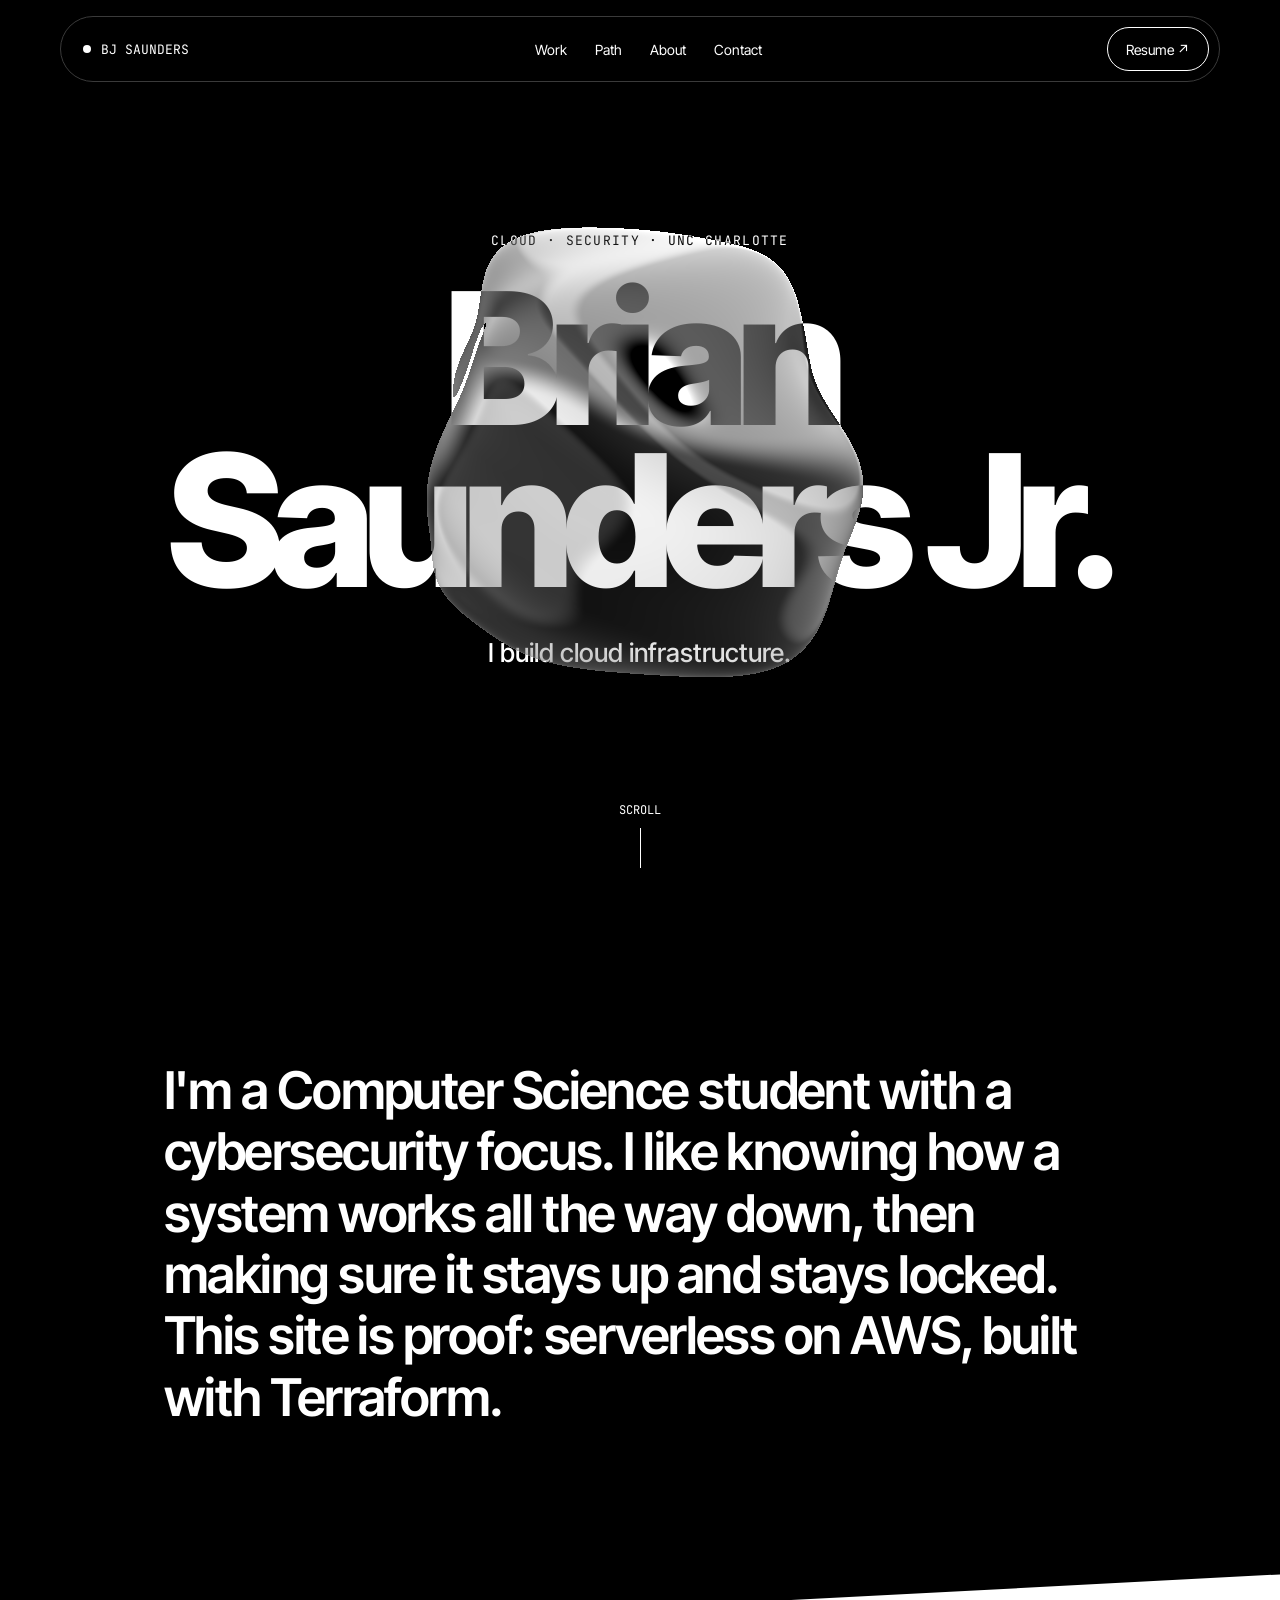
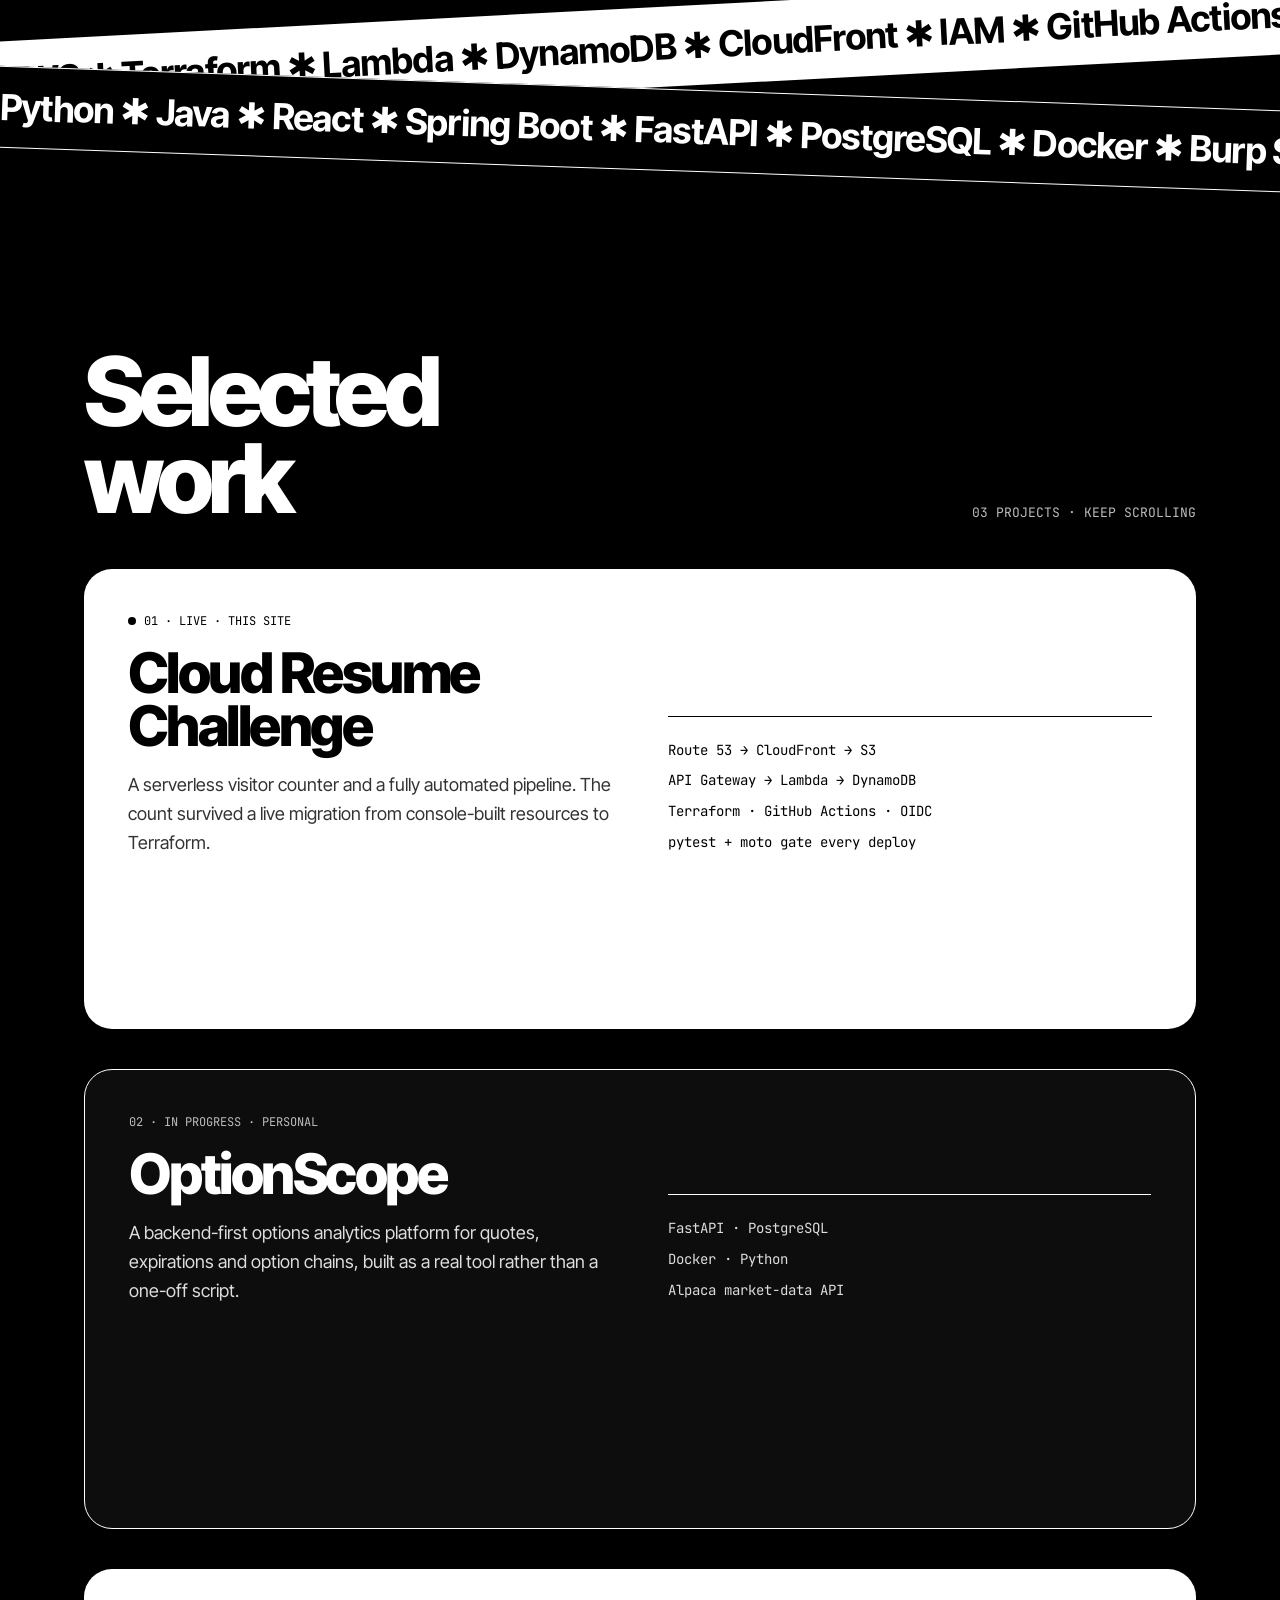
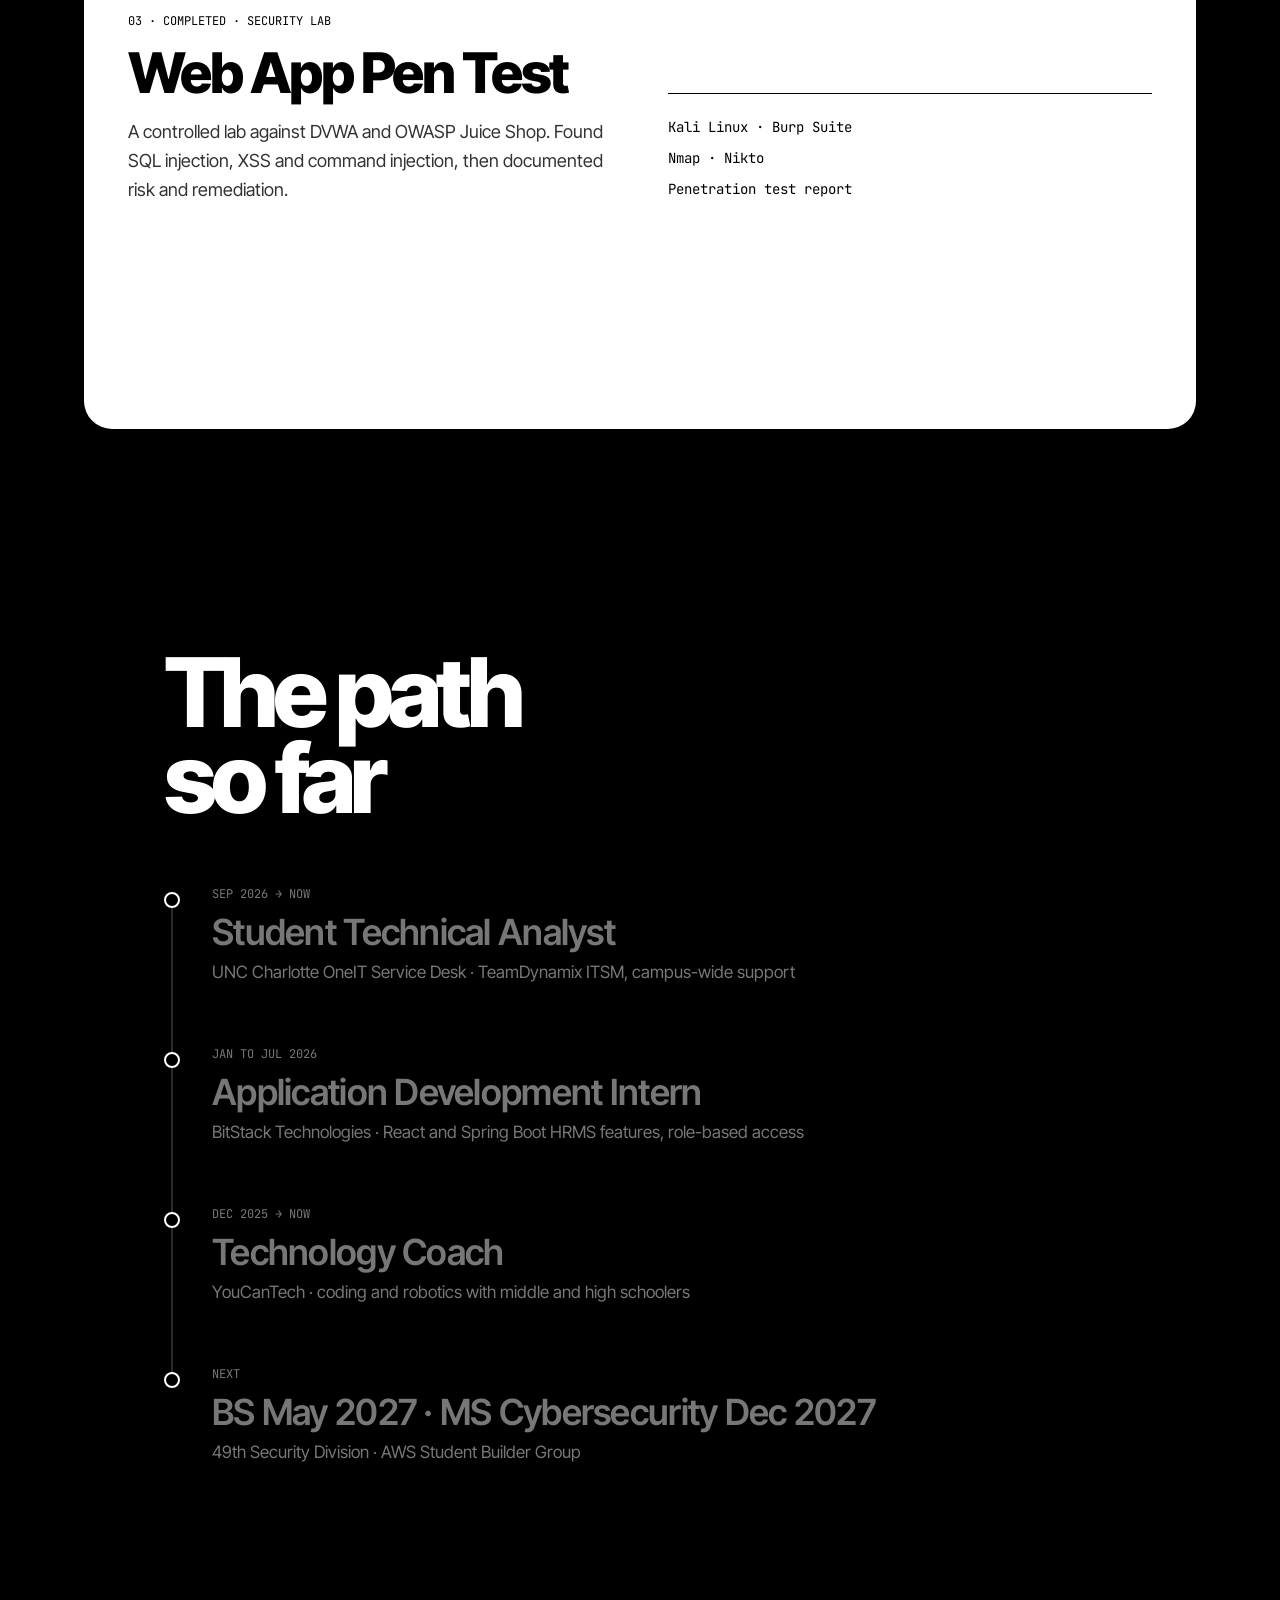
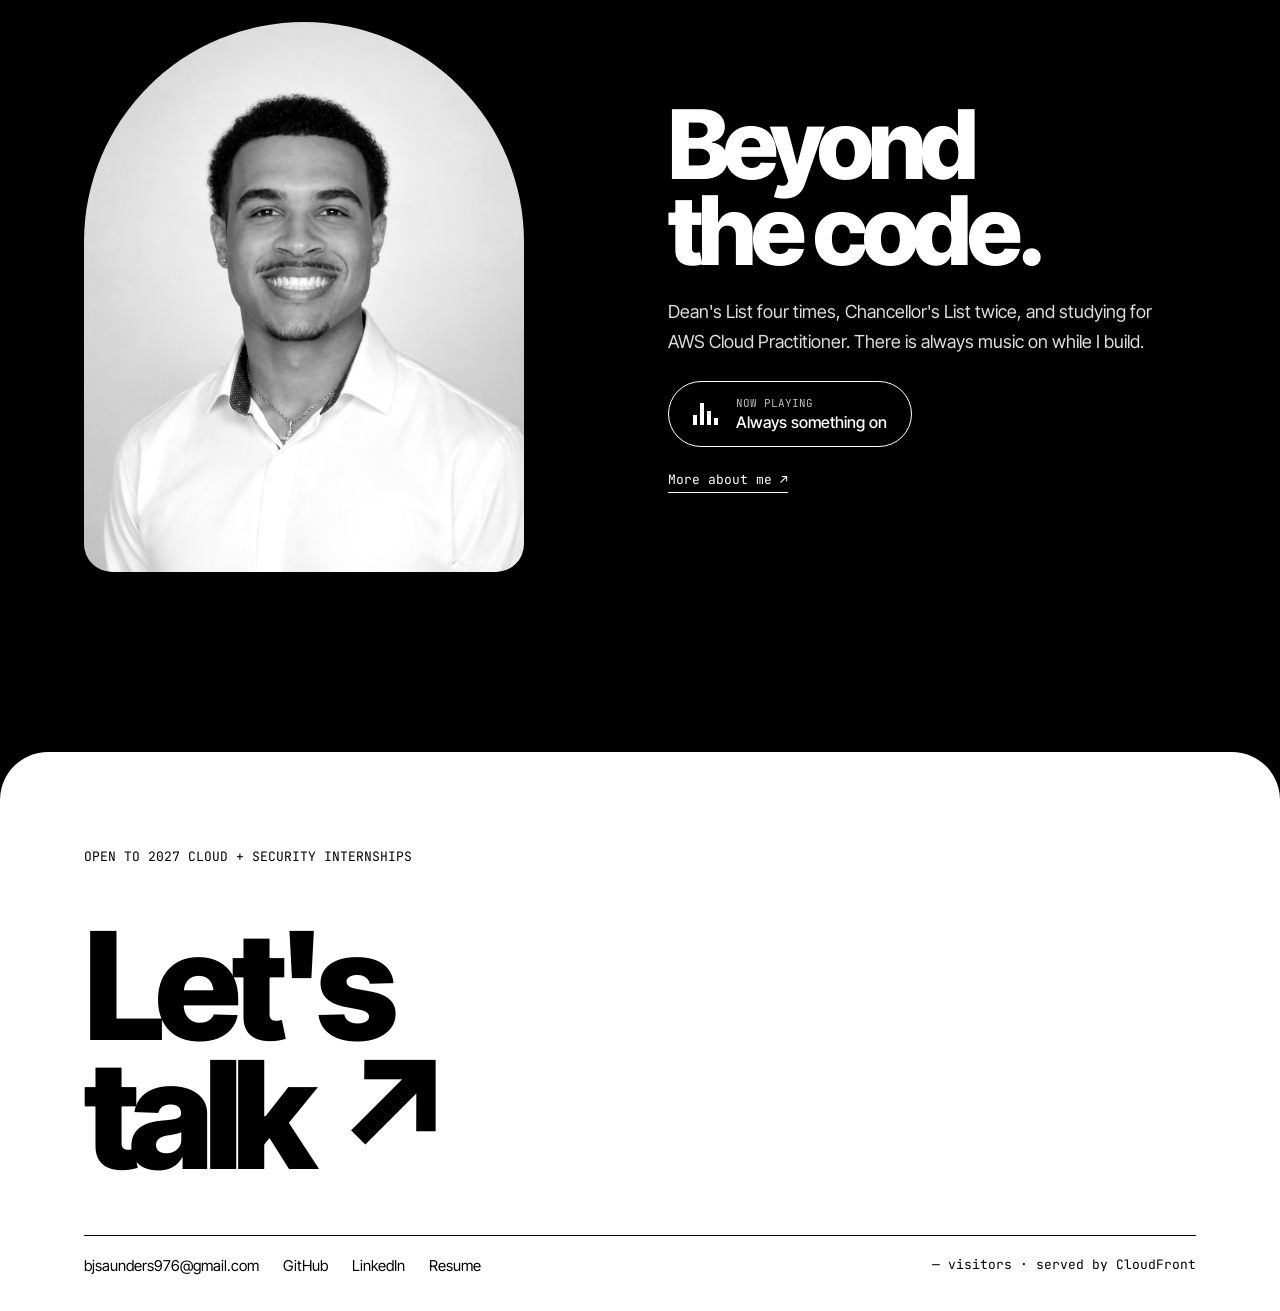
==== commit 3a2d862f: "Add WebGL hero blob and scroll-filled timeline Port the reference ray-marched blob to plain WebGL in" ====
--- a/index.html
+++ b/index.html
@@ -37,7 +37,7 @@
   <main>
     <!-- ========== HERO ========== -->
     <section id="top" class="hero">
-      <!-- Empty for now. A later step draws the WebGL blob into this canvas. -->
+      <!-- blob.js draws the 3D blob here; .no-webgl on .hero swaps in a CSS fallback -->
       <canvas class="blob-canvas" aria-hidden="true"></canvas>
 
       <div class="hero-content">
@@ -126,7 +126,7 @@
       <h2 class="section-title">The path<br />so far</h2>
 
       <ol class="timeline">
-        <li class="timeline-item timeline-item--current">
+        <li class="timeline-item">
           <p class="timeline-date">SEP 2026 → NOW</p>
           <h3 class="timeline-role">Student Technical Analyst</h3>
           <p class="timeline-detail">UNC Charlotte OneIT Service Desk · TeamDynamix ITSM, campus-wide support</p>
@@ -193,6 +193,7 @@
     </div>
   </footer>
 
+  <script src="blob.js" defer></script>
   <script src="script.js" defer></script>
 </body>
 </html>
--- a/styles.css
+++ b/styles.css
@@ -10,6 +10,7 @@
   --color-card-dark: #0D0D0D;
   --color-gray-100: #DDDDDD;
   --color-gray-300: #BBBBBB;
+  --color-gray-500: #777777;
   --color-gray-600: #333333;
   --color-gray-700: #3A3A3A;
   --color-gray-800: #2A2A2A;
@@ -147,18 +148,60 @@
   align-items: center;
 }
 
-/* Stand-in until the WebGL blob arrives in a later step: a plain white
-   circle behind your name, so the blend-mode flip is visible. */
+/* blob.js draws the 3D blob into this canvas. It sits centered behind the
+   text; the transparent background lets the black page show around the blob. */
 .blob-canvas {
   position: absolute;
   inset: 0;
   margin: auto;
   z-index: 1;
   display: block;
+  width: min(860px, 100%);
+  height: min(860px, 100vh);
+  background: transparent;
+  pointer-events: none;
+}
+
+/* Fallback when WebGL isn't available: blob.js adds .no-webgl to .hero, the
+   canvas hides, and a white CSS blob slowly morphs in its place. */
+.hero.no-webgl .blob-canvas {
+  display: none;
+}
+
+.hero.no-webgl::before {
+  content: '';
+  position: absolute;
+  inset: 0;
+  margin: auto;
+  z-index: 1;
   width: min(480px, 80vw);
   height: min(480px, 80vw);
-  border-radius: 50%;
-  background: var(--color-white);
+  background: var(--color-white);
+  animation: blob-morph 18s linear infinite;
+}
+
+/* Two different lopsided corner shapes; easing between them while turning
+   makes a square look like a slowly squishing blob. */
+@keyframes blob-morph {
+  0% {
+    border-radius: 42% 58% 63% 37% / 41% 44% 56% 59%;
+    transform: rotate(0deg);
+  }
+  50% {
+    border-radius: 63% 37% 38% 62% / 57% 36% 64% 43%;
+    transform: rotate(180deg);
+  }
+  100% {
+    border-radius: 42% 58% 63% 37% / 41% 44% 56% 59%;
+    transform: rotate(360deg);
+  }
+}
+
+@media (prefers-reduced-motion: reduce) {
+  .hero.no-webgl::before {
+    animation: none;
+    border-radius: 42% 58% 63% 37% / 41% 44% 56% 59%;
+  }
 }
 
 .hero-content {
@@ -395,8 +438,13 @@
 
 /* ==========================================================================
    PATH: timeline
-   The vertical line and the dots are drawn with ::before, so the HTML
-   stays a plain ordered list.
+   The lines and circles are pseudo-elements, so the HTML stays a plain
+   ordered list. script.js measures the circles and sets three variables
+   on .timeline:
+     --line-top       where the first circle's center is
+     --line-length    distance from the first circle's center to the last
+     --line-progress  0 to 1, how much of the white line is drawn
+   It also adds .is-filled to each item once the white line reaches it.
    ========================================================================== */
 .path {
   max-width: 1000px;
@@ -415,49 +463,94 @@
   list-style: none;
 }
 
-.timeline::before {
+/* Gray track (::before) and white progress line (::after) share one shape.
+   The fallbacks keep the track looking right before script.js measures. */
+.timeline::before,
+.timeline::after {
   content: '';
   position: absolute;
   left: 7px;
-  top: 8px;
-  bottom: 8px;
+  top: var(--line-top, 14px);
   width: 2px;
+  height: var(--line-length, calc(100% - 22px));
+}
+
+.timeline::before {
   background: var(--color-gray-800);
+}
+
+/* scaleY squashes the full-length line from the top: 0 = nothing, 1 = all */
+.timeline::after {
+  background: var(--color-white);
+  transform: scaleY(var(--line-progress, 0));
+  transform-origin: top;
 }
 
 .timeline-item {
   position: relative;
+  z-index: 1; /* circles sit on top of both lines */
   display: flex;
   flex-direction: column;
   gap: 8px;
   padding-bottom: 64px;
+  color: var(--color-gray-500);
+  transition: color 400ms ease;
 }
 
 .timeline-item:last-child {
   padding-bottom: 0;
 }
 
-.timeline-item::before {
+.timeline-item.is-filled {
+  color: var(--color-white);
+}
+
+/* Each circle: outer ring (::before) and inner fill (::after) share one shape */
+.timeline-item::before,
+.timeline-item::after {
   content: '';
   position: absolute;
   left: -48px;
   top: 6px;
   width: 16px;
   height: 16px;
+  border-radius: 50%;
+}
+
+.timeline-item::before {
   border: 2px solid var(--color-white);
-  border-radius: 50%;
   background: var(--color-black);
 }
 
-.timeline-item--current::before {
-  background: var(--color-white);
+/* Inner fill: grows from a dot to the full circle, like ink spreading */
+.timeline-item::after {
+  background: var(--color-white);
+  transform: scale(0);
+  transition: transform 400ms cubic-bezier(0.2, 0.8, 0.2, 1);
+}
+
+.timeline-item.is-filled::after {
+  transform: scale(1);
+}
+
+.timeline-item.is-filled::before {
+  animation: timeline-pop 400ms ease;
+}
+
+@keyframes timeline-pop {
+  0%,
+  100% {
+    transform: scale(1);
+  }
+  50% {
+    transform: scale(1.15);
+  }
 }
 
 .timeline-date {
   margin: 0;
   font-family: var(--font-mono);
   font-size: 12px;
-  color: var(--color-gray-300);
 }
 
 .timeline-role {
@@ -470,7 +563,18 @@
 .timeline-detail {
   margin: 0;
   font-size: 17px;
-  color: var(--color-gray-300);
+}
+
+/* Reduced motion: script.js fills everything up front; skip the animations */
+@media (prefers-reduced-motion: reduce) {
+  .timeline-item,
+  .timeline-item::after {
+    transition: none;
+  }
+
+  .timeline-item.is-filled::before {
+    animation: none;
+  }
 }
 
 
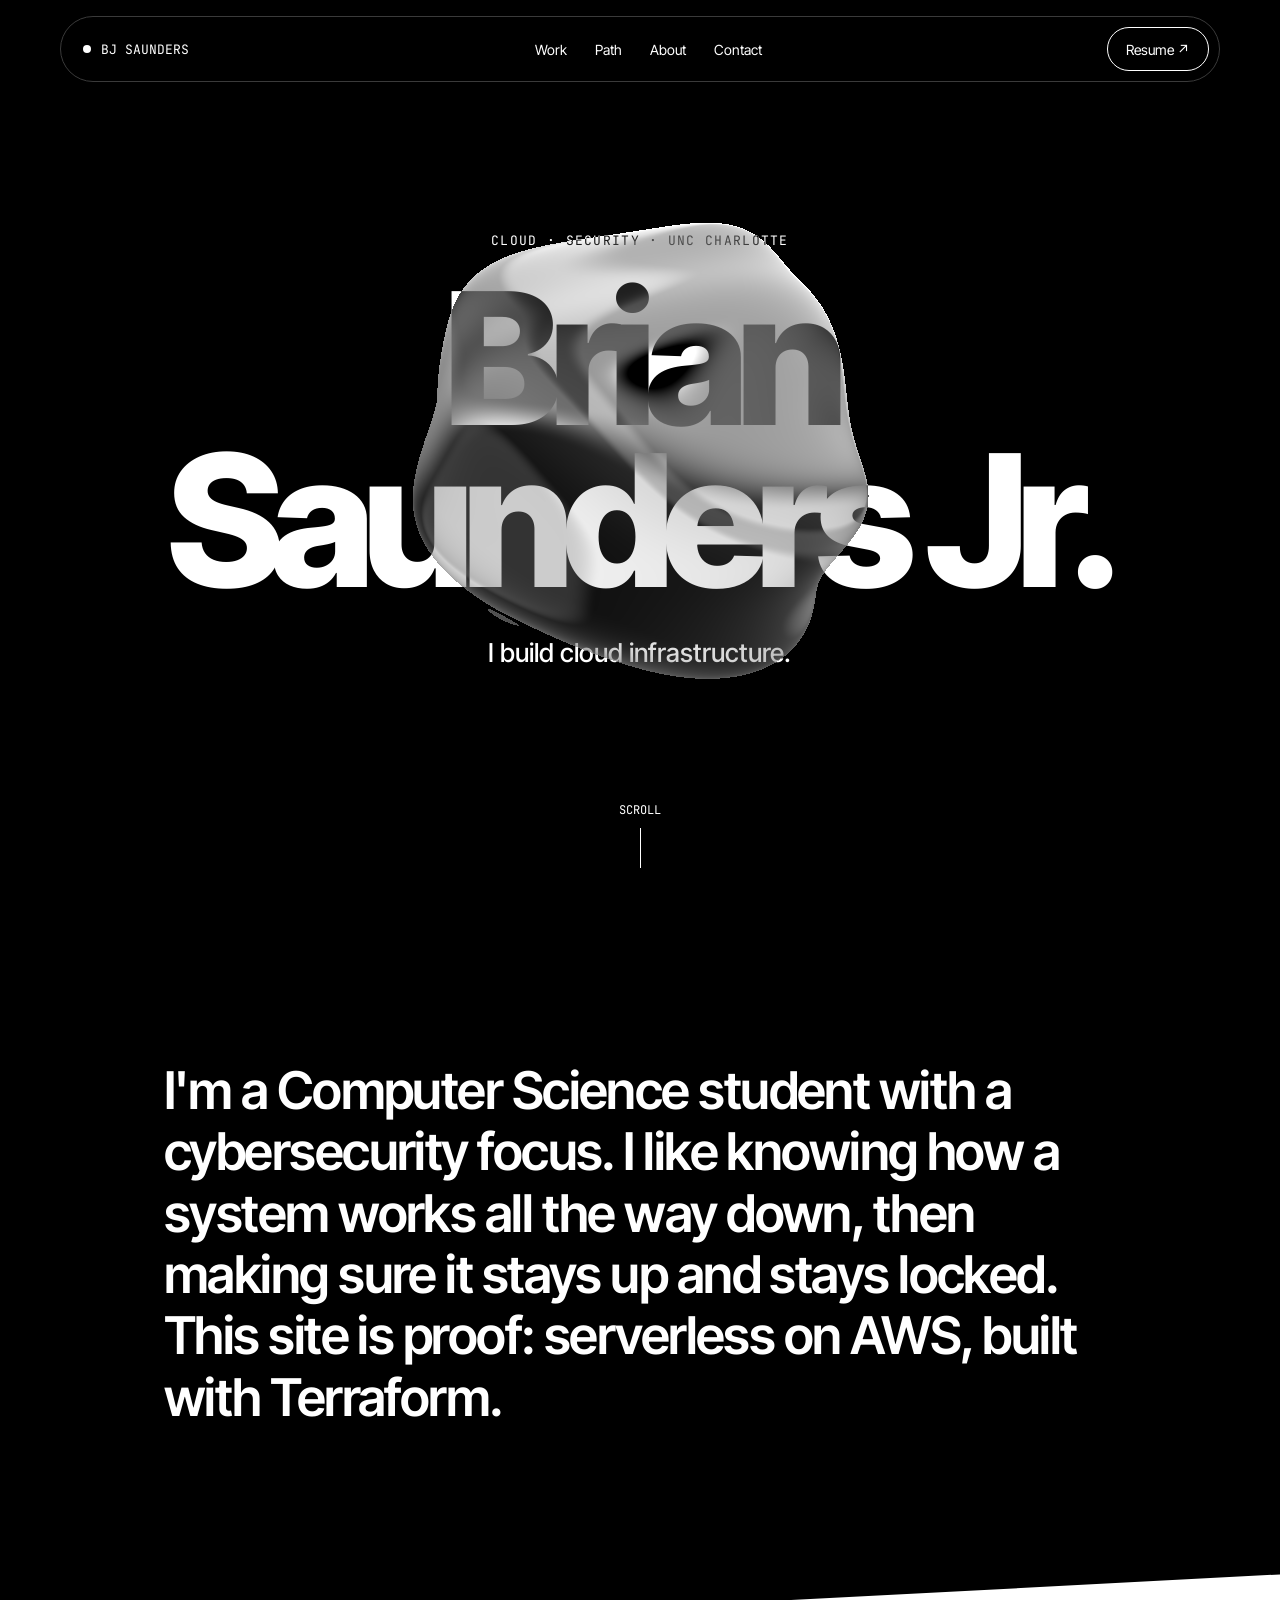
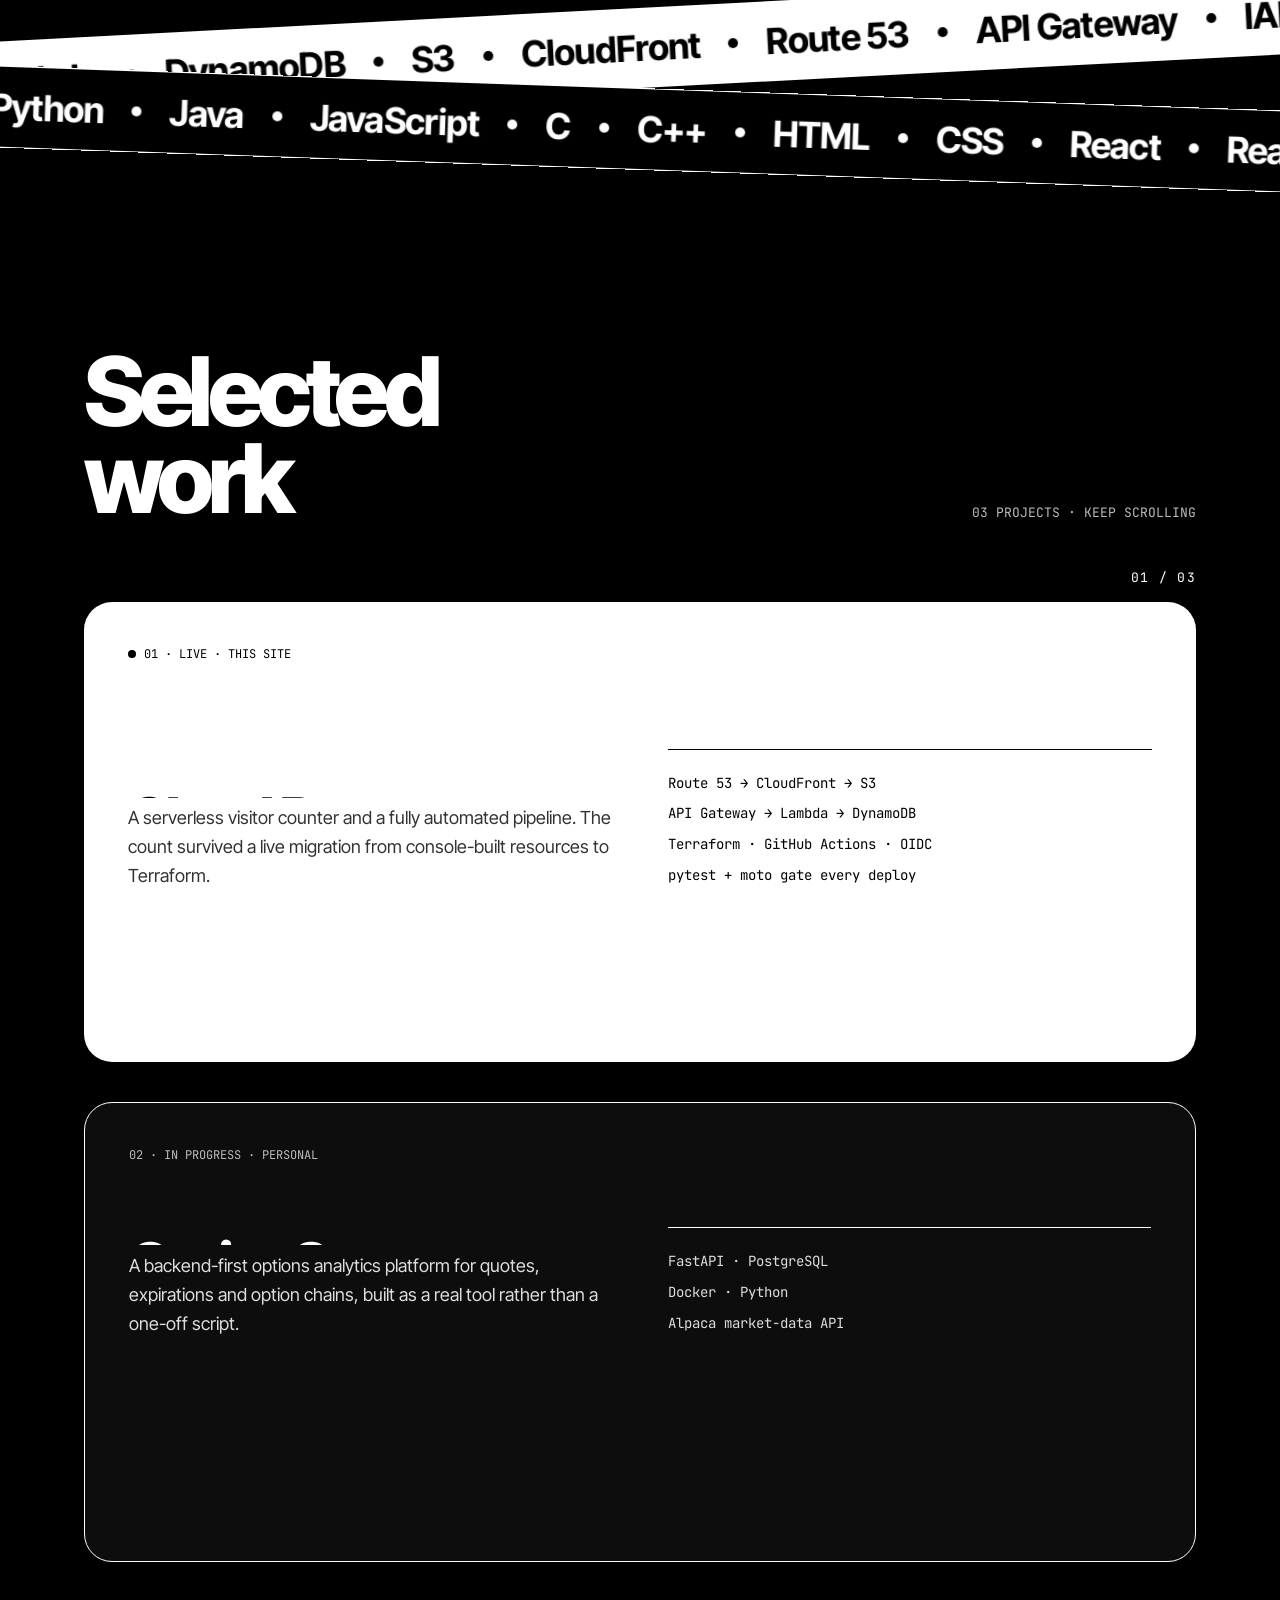
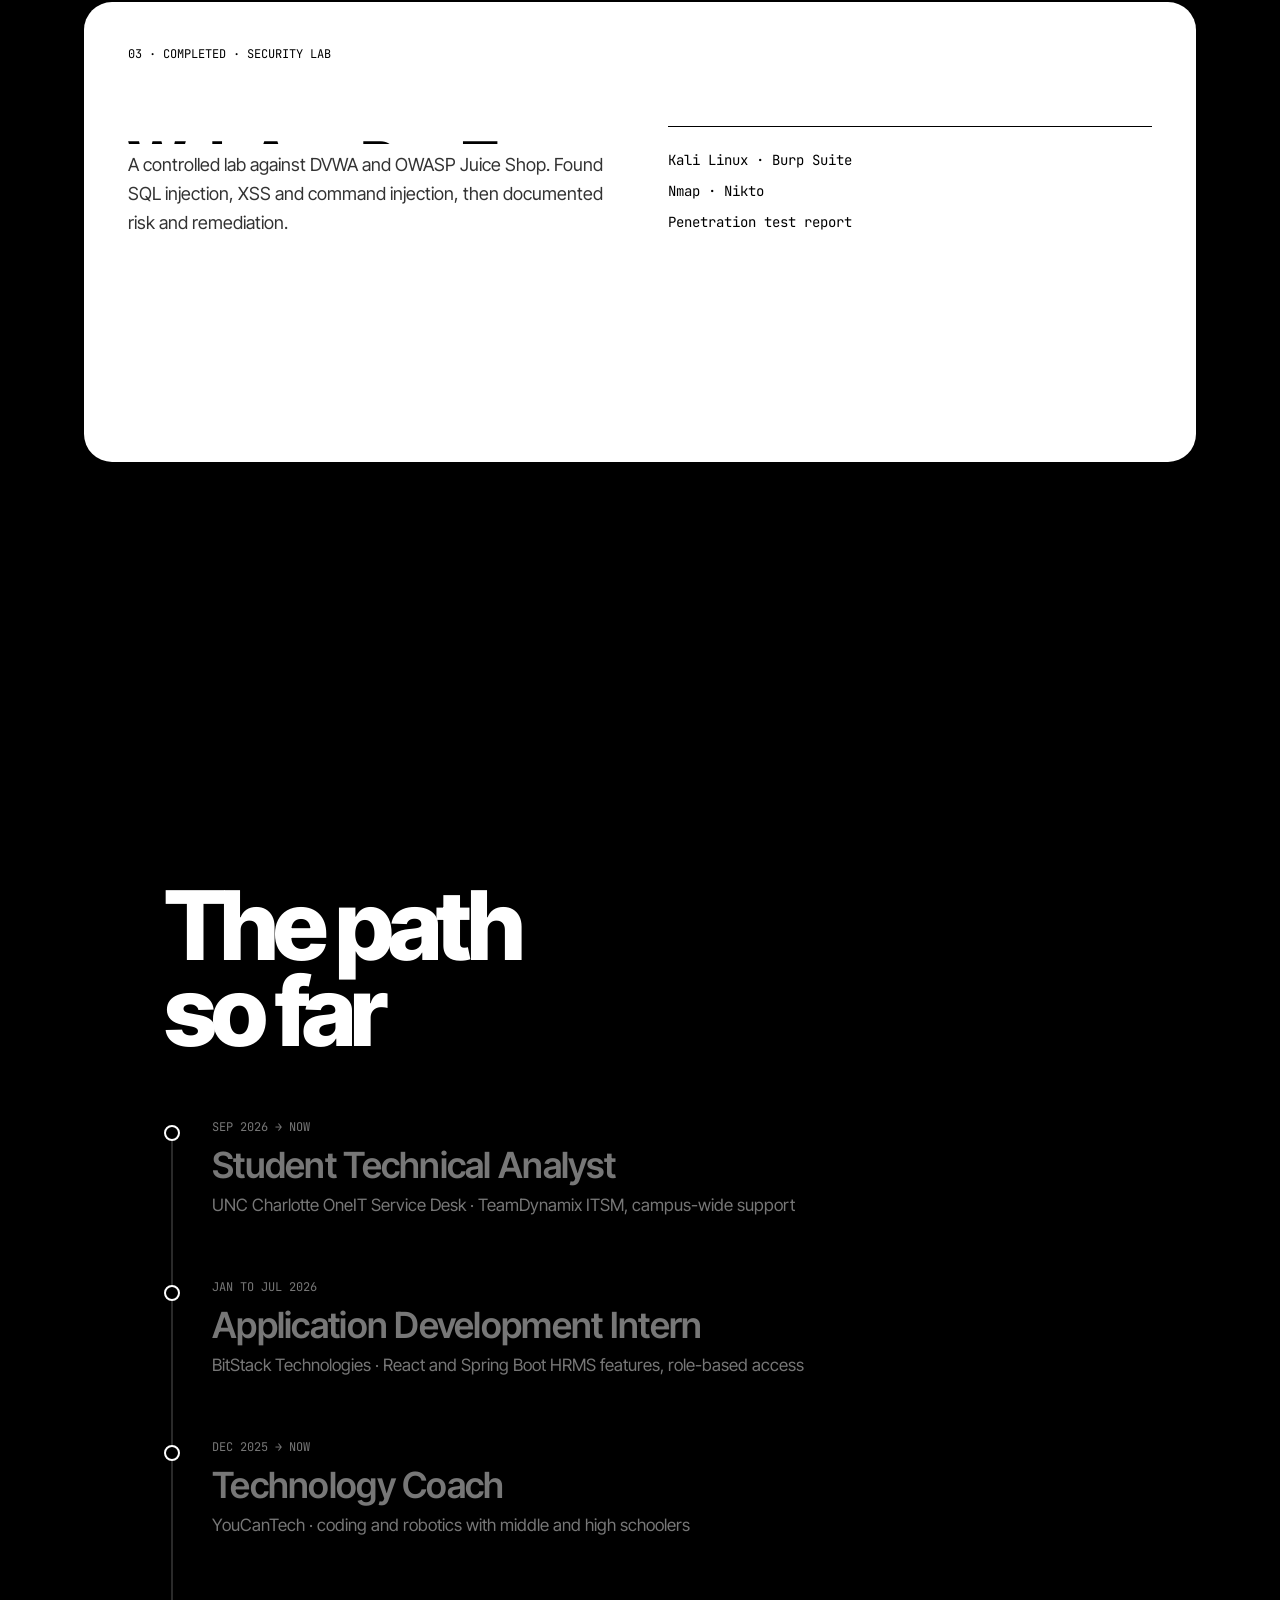
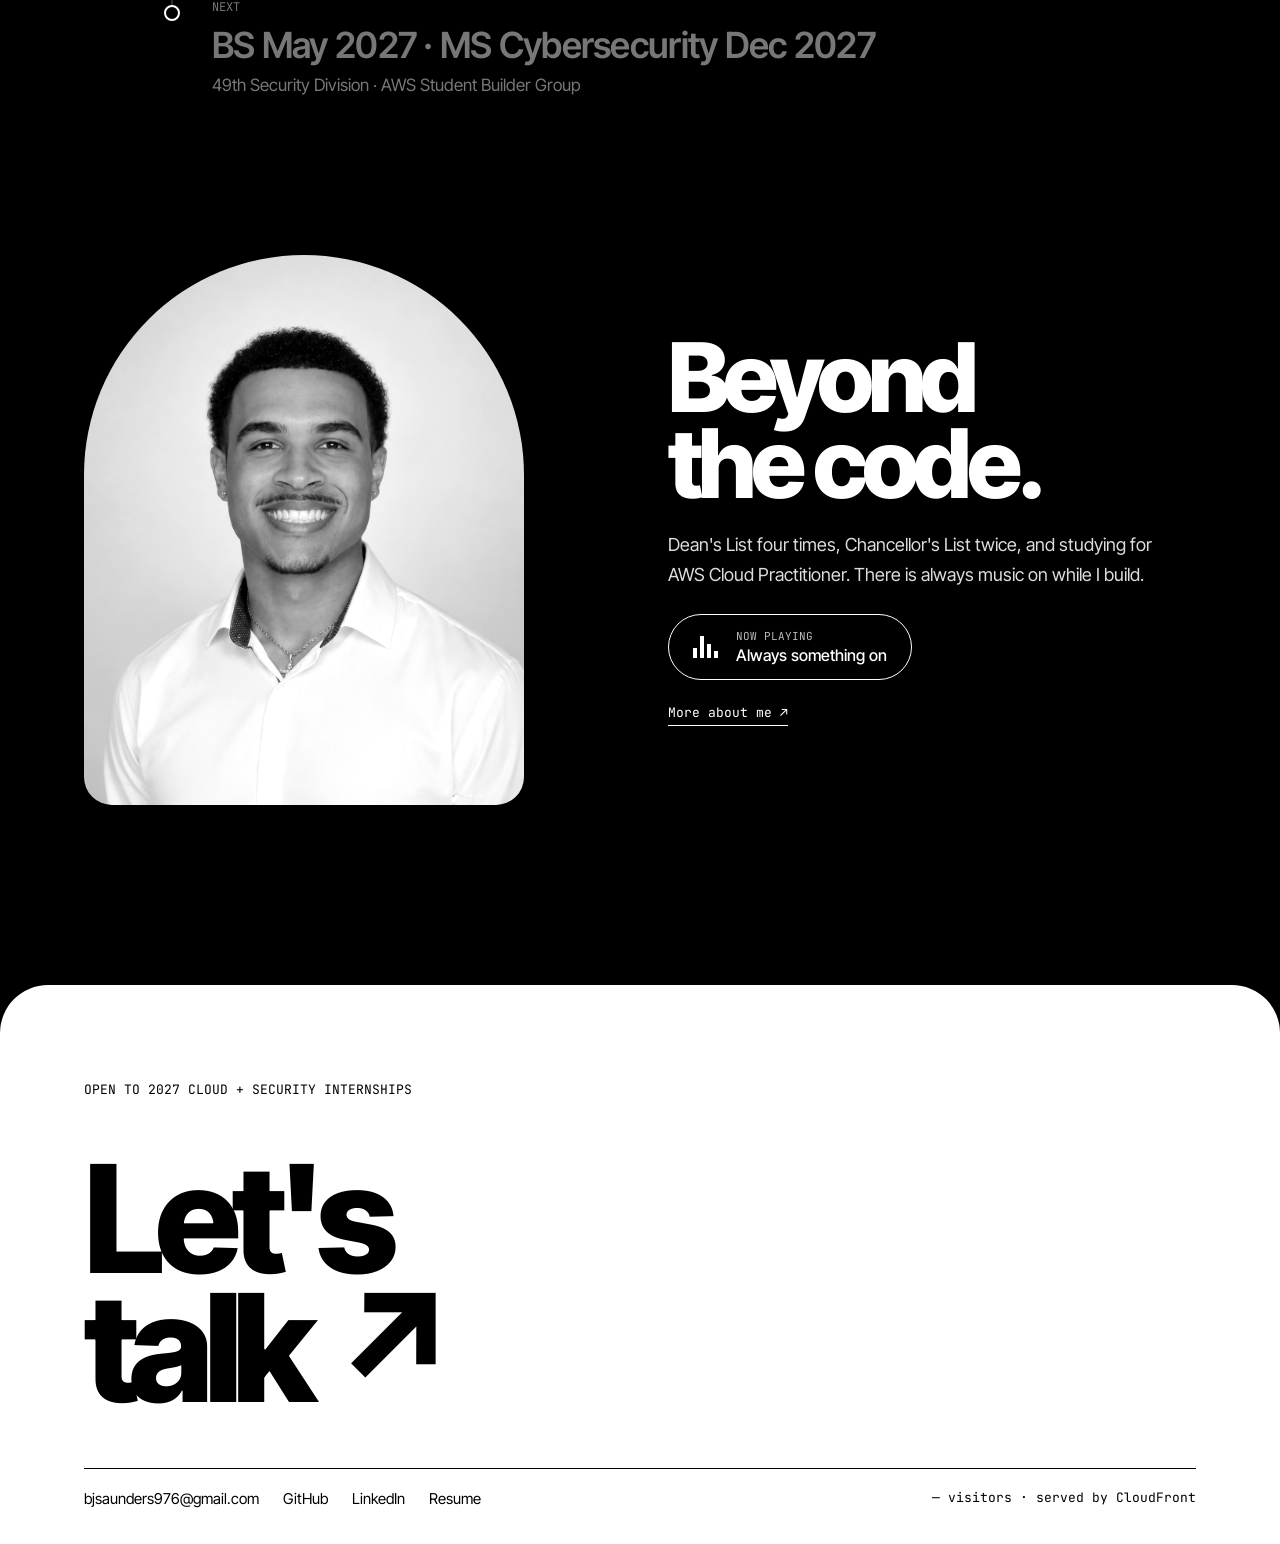
==== commit 1579f9bf: "Animate skill ribbons and stack project cards on scroll Rebuild the ribbons as real lists with every" ====
--- a/index.html
+++ b/index.html
@@ -63,9 +63,80 @@
     </section>
 
     <!-- ========== SKILL RIBBONS ========== -->
+    <!-- script.js clones each list (aria-hidden) so the ribbon can loop seamlessly -->
     <div class="ribbons" role="region" aria-label="Skills">
-      <p class="ribbon ribbon--light">AWS ✱ Terraform ✱ Lambda ✱ DynamoDB ✱ CloudFront ✱ IAM ✱ GitHub Actions ✱ OIDC ✱</p>
-      <p class="ribbon ribbon--dark">Python ✱ Java ✱ React ✱ Spring Boot ✱ FastAPI ✱ PostgreSQL ✱ Docker ✱ Burp Suite ✱ Wireshark ✱</p>
+      <div class="ribbon ribbon--light" data-ribbon data-direction="left">
+        <div class="ribbon-track">
+          <ul class="ribbon-list" aria-label="Cloud and security skills">
+            <li>AWS Lambda</li>
+            <li>DynamoDB</li>
+            <li>S3</li>
+            <li>CloudFront</li>
+            <li>Route 53</li>
+            <li>API Gateway</li>
+            <li>IAM</li>
+            <li>Terraform</li>
+            <li>GitHub Actions</li>
+            <li>AWS CLI</li>
+            <li>Docker</li>
+            <li>Docker Compose</li>
+            <li>Vercel</li>
+            <li>Infrastructure as Code</li>
+            <li>CI/CD</li>
+            <li>OIDC Federation</li>
+            <li>IAM Policy Design</li>
+            <li>Least Privilege</li>
+            <li>Kali Linux</li>
+            <li>Burp Suite</li>
+            <li>Nmap</li>
+            <li>Nikto</li>
+            <li>Wireshark</li>
+            <li>OWASP ZAP</li>
+            <li>OWASP Juice Shop</li>
+            <li>DVWA</li>
+            <li>Penetration Testing</li>
+            <li>Secure Software Development</li>
+          </ul>
+        </div>
+      </div>
+
+      <div class="ribbon ribbon--dark" data-ribbon data-direction="right">
+        <div class="ribbon-track">
+          <ul class="ribbon-list" aria-label="Code and tools skills">
+            <li>Python</li>
+            <li>Java</li>
+            <li>JavaScript</li>
+            <li>C</li>
+            <li>C++</li>
+            <li>HTML</li>
+            <li>CSS</li>
+            <li>React</li>
+            <li>React Native</li>
+            <li>Expo</li>
+            <li>Tailwind CSS</li>
+            <li>FastAPI</li>
+            <li>Spring Boot</li>
+            <li>REST APIs</li>
+            <li>Spotify Web API</li>
+            <li>Alpaca API</li>
+            <li>PostgreSQL</li>
+            <li>MySQL</li>
+            <li>Git</li>
+            <li>GitHub</li>
+            <li>VS Code</li>
+            <li>Xcode Simulator</li>
+            <li>pytest</li>
+            <li>moto</li>
+            <li>Object-Oriented Programming</li>
+            <li>Data Structures</li>
+            <li>Algorithms</li>
+            <li>Unit Testing</li>
+            <li>Debugging</li>
+            <li>API Integration</li>
+            <li>Responsive Design</li>
+          </ul>
+        </div>
+      </div>
     </div>
 
     <!-- ========== WORK ========== -->
@@ -74,6 +145,11 @@
         <h2 class="section-title">Selected<br />work</h2>
         <p class="section-note">03 PROJECTS · KEEP SCROLLING</p>
       </div>
+
+      <!-- Visual only; script.js updates it as each card takes over -->
+      <p class="project-counter" aria-hidden="true">
+        <span data-project-current>01</span> / <span data-project-total>03</span>
+      </p>
 
       <div class="project-list">
         <article class="project-card project-card--light">
@@ -82,7 +158,7 @@
               <span class="project-dot" aria-hidden="true"></span>
               01 · LIVE · THIS SITE
             </p>
-            <h3 class="project-title">Cloud Resume Challenge</h3>
+            <h3 class="project-title"><span>Cloud Resume Challenge</span></h3>
             <p class="project-summary">A serverless visitor counter and a fully automated pipeline. The count survived a live migration from console-built resources to Terraform.</p>
           </div>
           <ul class="project-stack">
@@ -96,7 +172,7 @@
         <article class="project-card project-card--dark">
           <div class="project-main">
             <p class="project-tag">02 · IN PROGRESS · PERSONAL</p>
-            <h3 class="project-title">OptionScope</h3>
+            <h3 class="project-title"><span>OptionScope</span></h3>
             <p class="project-summary">A backend-first options analytics platform for quotes, expirations and option chains, built as a real tool rather than a one-off script.</p>
           </div>
           <ul class="project-stack">
@@ -109,7 +185,7 @@
         <article class="project-card project-card--light">
           <div class="project-main">
             <p class="project-tag">03 · COMPLETED · SECURITY LAB</p>
-            <h3 class="project-title">Web App Pen Test</h3>
+            <h3 class="project-title"><span>Web App Pen Test</span></h3>
             <p class="project-summary">A controlled lab against DVWA and OWASP Juice Shop. Found SQL injection, XSS and command injection, then documented risk and remediation.</p>
           </div>
           <ul class="project-stack">
--- a/styles.css
+++ b/styles.css
@@ -284,7 +284,9 @@
 
 /* ==========================================================================
    SKILL RIBBONS
-   Two tilted bands. A later step makes them slide sideways.
+   Two tilted bands that drift in opposite directions. script.js clones each
+   list and slides the track; when it has moved exactly one list-width it
+   jumps back, and because both copies are identical you never see the jump.
    ========================================================================== */
 .ribbons {
   position: relative;
@@ -293,16 +295,52 @@
 }
 
 .ribbon {
+  --ribbon-gap: 28px; /* space on each side of the dot */
   position: absolute;
   left: -5%;
   right: -5%;
-  margin: 0;
-  padding: 18px 0 18px 5%;
+  padding: 18px 0;
   overflow: hidden;
-  white-space: nowrap;
   font-size: clamp(24px, 3vw, 36px);
   font-weight: 700;
   letter-spacing: -0.02em;
+}
+
+.ribbon-track {
+  display: flex;
+  width: max-content;
+  will-change: transform;
+}
+
+.ribbon-list {
+  display: flex;
+  margin: 0;
+  padding: 0;
+  list-style: none;
+}
+
+/* Each item carries its own trailing dot, so the copy lines up perfectly */
+.ribbon-list li {
+  display: flex;
+  align-items: center;
+  gap: var(--ribbon-gap);
+  padding-right: var(--ribbon-gap);
+  white-space: nowrap;
+}
+
+.ribbon-list li::after {
+  content: '';
+  flex-shrink: 0;
+  width: 10px;
+  height: 10px;
+  border-radius: 50%;
+  background: currentColor;
+}
+
+@media (max-width: 720px) {
+  .ribbon {
+    --ribbon-gap: 20px;
+  }
 }
 
 .ribbon--light {
@@ -316,8 +354,38 @@
   top: 120px;
   transform: rotate(2deg);
   background: var(--color-black);
+  color: var(--color-white);
   border-top: 1px solid var(--color-white);
   border-bottom: 1px solid var(--color-white);
+}
+
+/* Reduced motion: no sliding, so let each band wrap onto several lines and
+   show every skill at once. The bands stack in normal flow instead. */
+@media (prefers-reduced-motion: reduce) {
+  .ribbons {
+    height: auto;
+    display: grid;
+    gap: 32px;
+    padding: 40px 0;
+  }
+
+  .ribbon {
+    position: relative;
+    top: auto;
+    left: auto;
+    right: auto;
+    margin: 0 -5%;
+  }
+
+  .ribbon-track {
+    width: auto;
+  }
+
+  .ribbon-list {
+    flex-wrap: wrap;
+    row-gap: 8px;
+    padding: 0 calc(5% + var(--gutter));
+  }
 }
 
 
@@ -346,6 +414,20 @@
   color: var(--color-gray-300);
 }
 
+/* Stays pinned under the nav while the cards stack. "difference" keeps it
+   readable when a white card passes behind it. */
+.project-counter {
+  position: sticky;
+  top: 88px;
+  z-index: 5;
+  margin: 0 0 16px;
+  text-align: right;
+  font-family: var(--font-mono);
+  font-size: 13px;
+  letter-spacing: 0.1em;
+  mix-blend-mode: difference;
+}
+
 .project-list {
   display: flex;
   flex-direction: column;
@@ -353,7 +435,19 @@
   padding-bottom: 80px;
 }
 
+/* A sticky card can only slide within its parent's content box, and padding
+   doesn't count. This empty spacer gives the last card room to stick too, so
+   the finished deck holds for a moment before scrolling away. */
+.project-list::after {
+  content: '';
+  height: 160px;
+}
+
+/* Deck: each card sticks a little lower than the one before it. script.js
+   shrinks, lifts and dims a card while the next one slides over it. */
 .project-card {
+  position: sticky;
+  top: var(--card-top, 120px);
   min-height: 460px;
   display: grid;
   grid-template-columns: repeat(auto-fit, minmax(min(100%, 320px), 1fr));
@@ -361,6 +455,33 @@
   gap: 32px 56px;
   padding: clamp(28px, 4vw, 44px);
   border-radius: var(--radius-card);
+  transform-origin: top center;
+  will-change: transform;
+}
+
+.project-card:nth-child(2) {
+  --card-top: 148px;
+}
+
+.project-card:nth-child(3) {
+  --card-top: 176px;
+}
+
+/* Dimming layer: a black sheet whose opacity script.js turns up (0 to 0.5) */
+.project-card::after {
+  content: '';
+  position: absolute;
+  inset: -1px;
+  border-radius: inherit;
+  background: var(--color-black);
+  opacity: var(--card-dim, 0);
+  pointer-events: none;
+}
+
+@media (max-width: 720px) {
+  .project-card {
+    min-height: 0;
+  }
 }
 
 .project-card--light {
@@ -400,14 +521,22 @@
   background: currentColor;
 }
 
+/* overflow: hidden is the "mask" the title slides up out of. The padding and
+   matching negative margin give descenders (g, p) room without moving layout. */
 .project-title {
-  margin: 0;
+  margin: 0 0 -0.2em;
+  padding-bottom: 0.2em;
+  overflow: hidden;
   font-size: clamp(36px, 5vw, 56px);
   font-weight: 800;
   line-height: 0.95;
   letter-spacing: -0.045em;
 }
 
+.project-title span {
+  display: block;
+}
+
 .project-summary {
   margin: 0;
   font-size: 18px;
@@ -433,6 +562,49 @@
 .project-card--dark .project-stack {
   color: var(--color-gray-100);
   border-top-color: var(--color-white);
+}
+
+/* Content reveal. Only hidden once script.js adds .is-enhanced, so the cards
+   stay readable if JavaScript is off. Each piece waits a little longer than
+   the one before (transition-delay), which makes them appear in order. */
+.project-list.is-enhanced .project-tag,
+.project-list.is-enhanced .project-title span,
+.project-list.is-enhanced .project-summary,
+.project-list.is-enhanced .project-stack li {
+  transition:
+    opacity 500ms ease,
+    transform 700ms cubic-bezier(0.2, 0.8, 0.2, 1);
+}
+
+.project-list.is-enhanced .project-card:not(.is-revealed) .project-tag {
+  opacity: 0;
+}
+
+.project-list.is-enhanced .project-card:not(.is-revealed) .project-title span {
+  transform: translateY(105%);
+}
+
+.project-list.is-enhanced .project-card:not(.is-revealed) .project-summary {
+  opacity: 0;
+  transform: translateY(16px);
+}
+
+.project-list.is-enhanced .project-card:not(.is-revealed) .project-stack li {
+  opacity: 0;
+  transform: translateY(8px);
+}
+
+.project-list.is-enhanced .is-revealed .project-title span { transition-delay: 120ms; }
+.project-list.is-enhanced .is-revealed .project-summary { transition-delay: 280ms; }
+.project-list.is-enhanced .is-revealed .project-stack li:nth-child(1) { transition-delay: 420ms; }
+.project-list.is-enhanced .is-revealed .project-stack li:nth-child(2) { transition-delay: 500ms; }
+.project-list.is-enhanced .is-revealed .project-stack li:nth-child(3) { transition-delay: 580ms; }
+.project-list.is-enhanced .is-revealed .project-stack li:nth-child(4) { transition-delay: 660ms; }
+
+@media (prefers-reduced-motion: reduce) {
+  .project-card {
+    will-change: auto;
+  }
 }
 
 
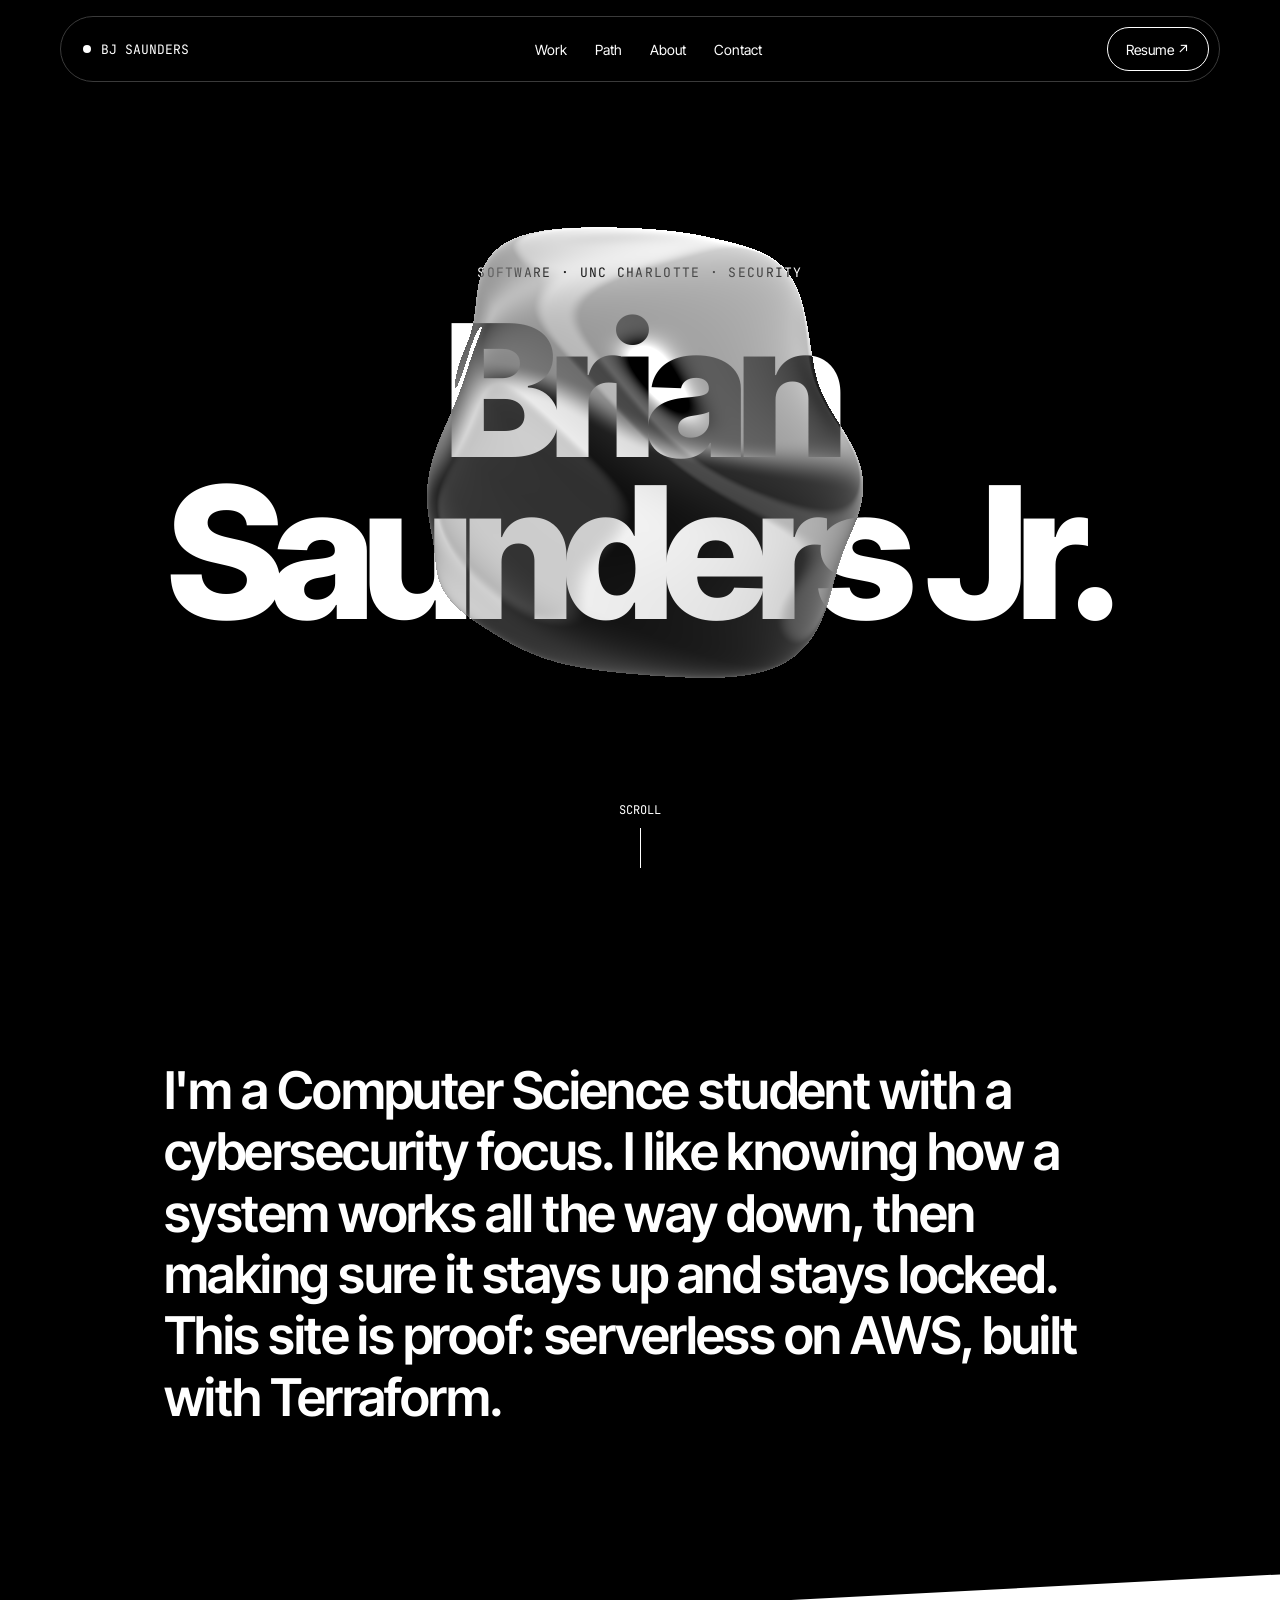
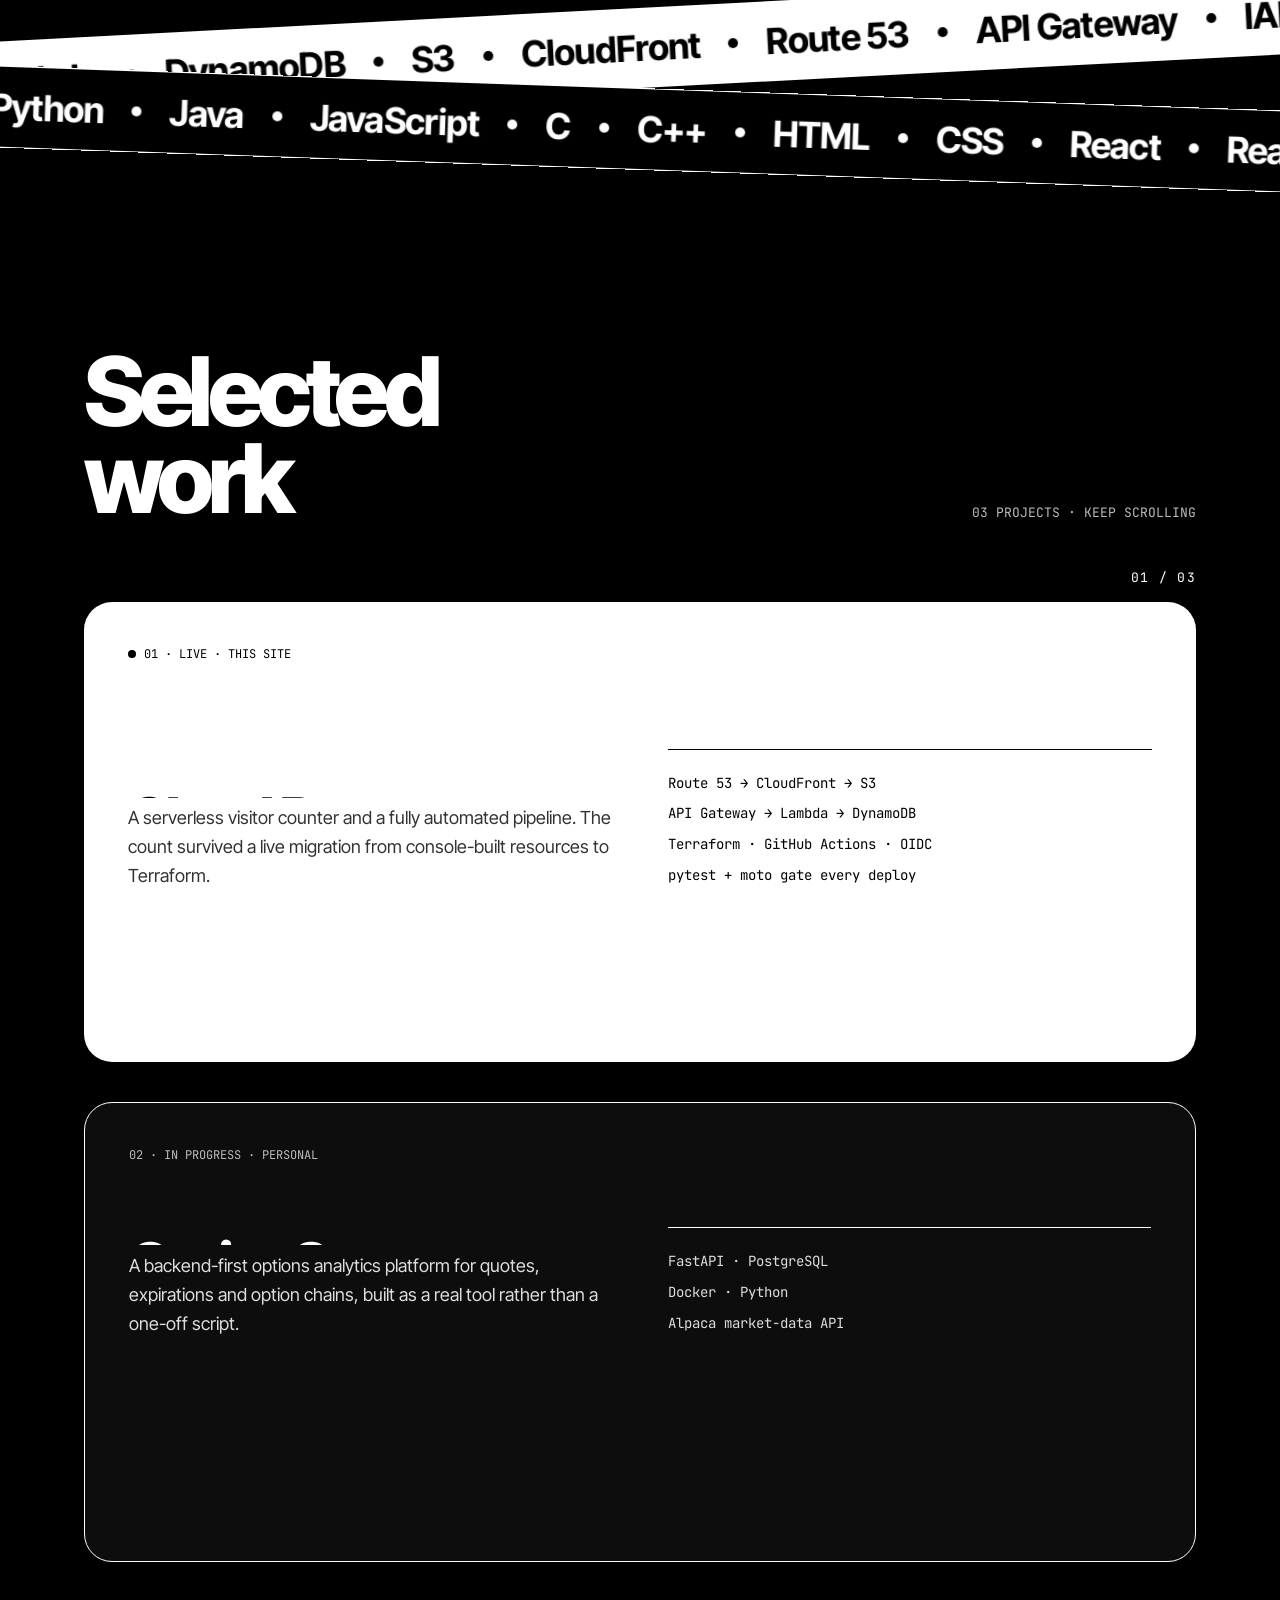
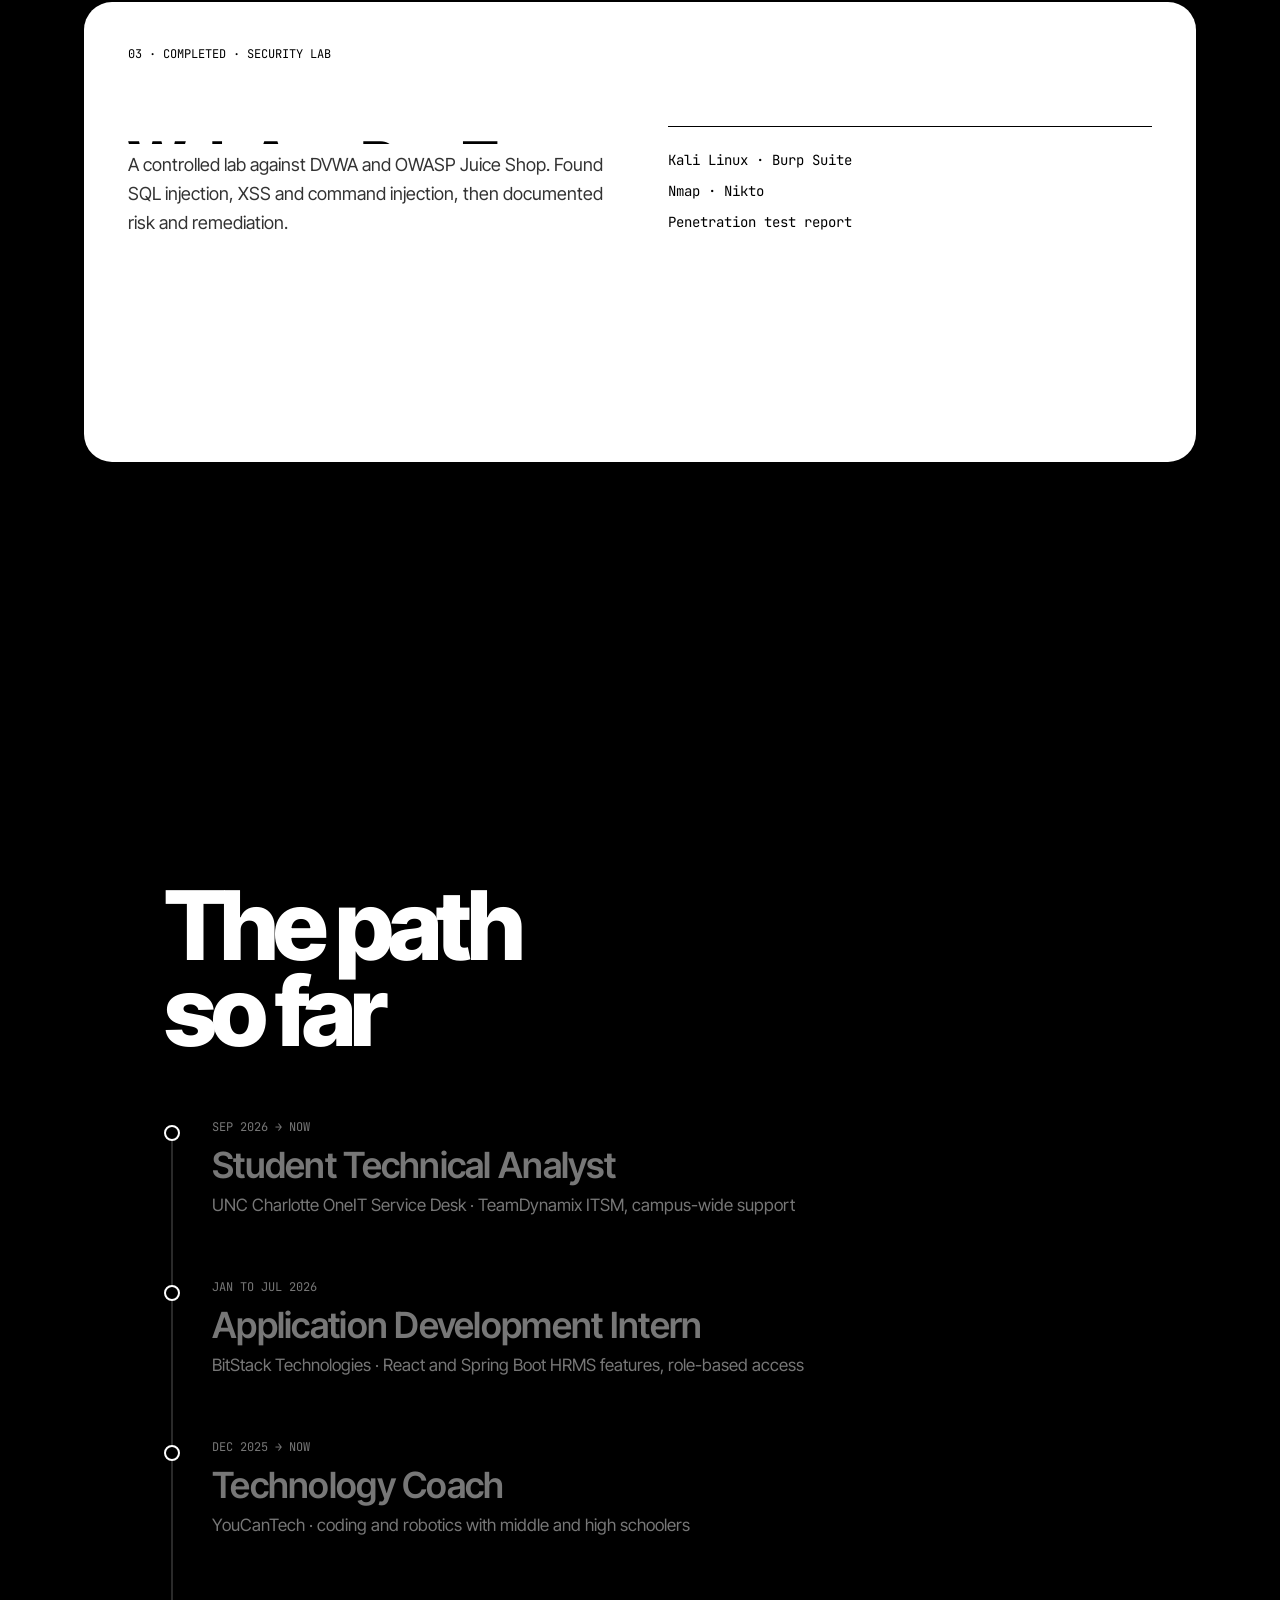
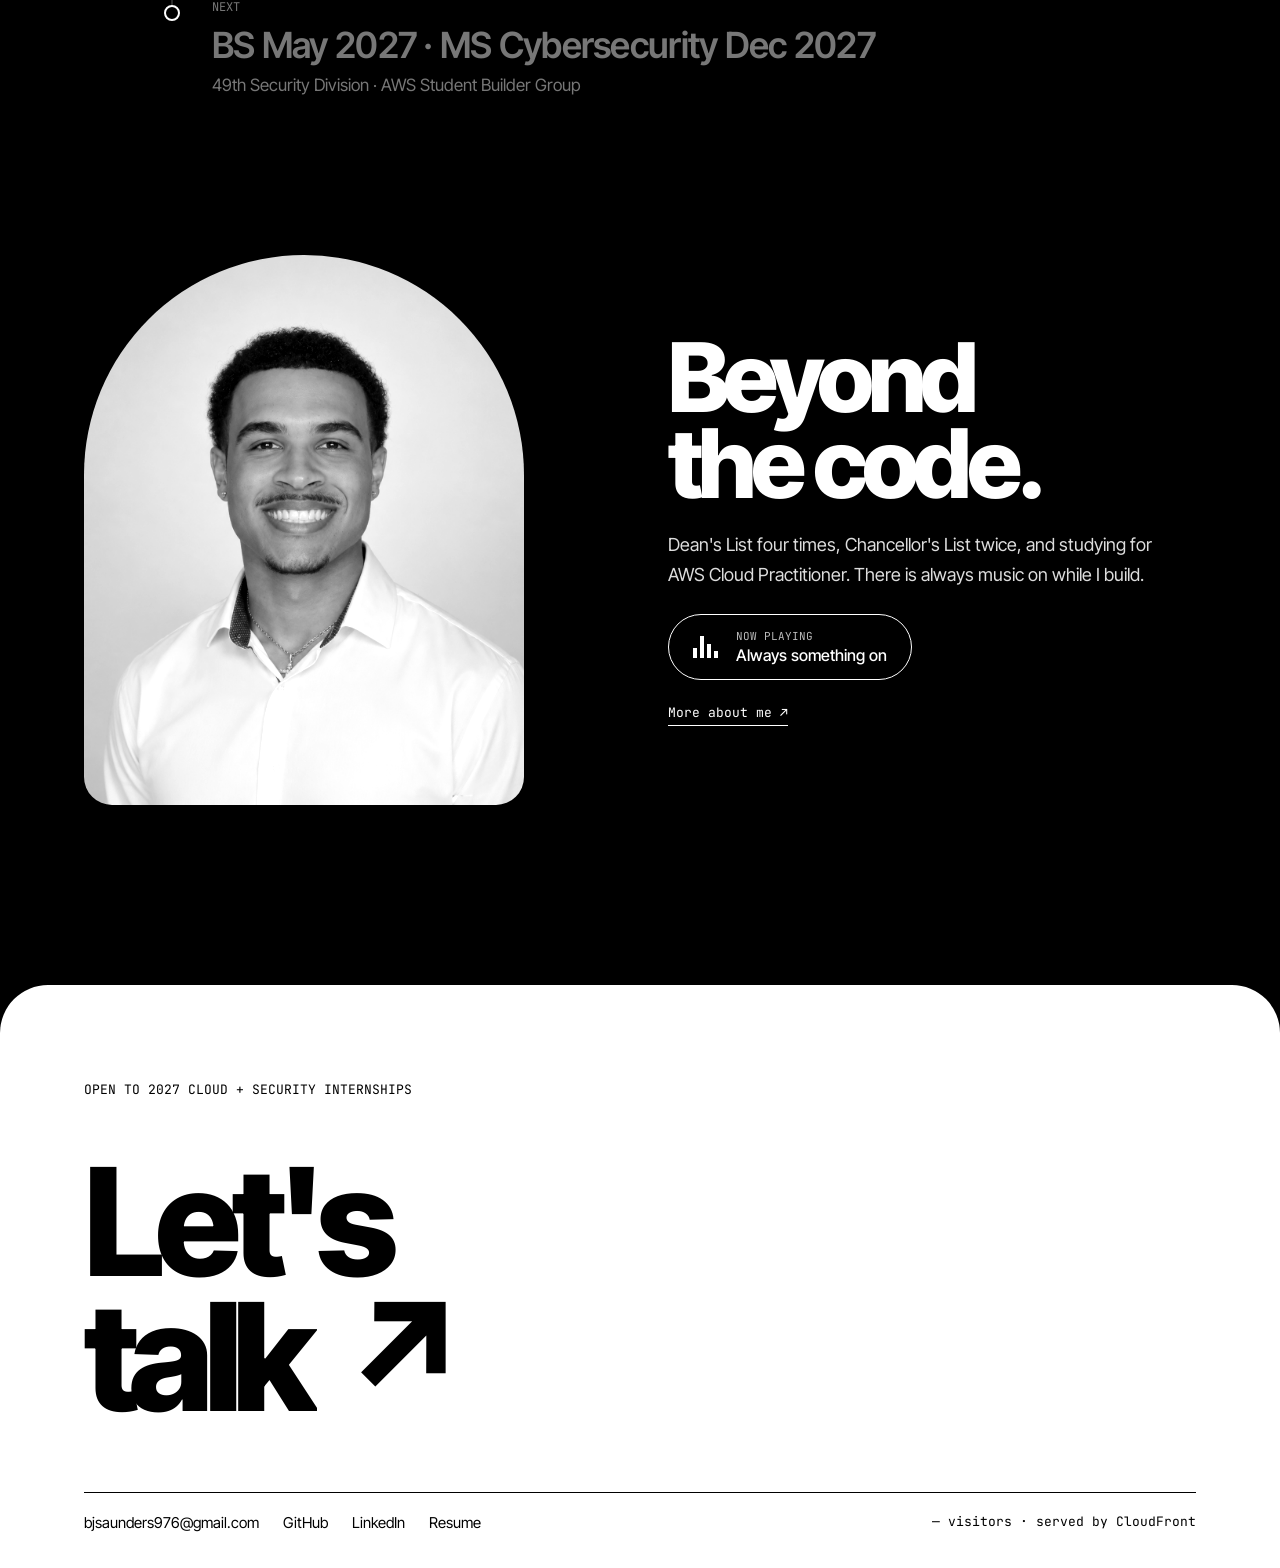
==== commit 7a672b4c: "Add trailing custom cursor and Let's talk hover effect Remove the hero tagline and change the eyebro" ====
--- a/index.html
+++ b/index.html
@@ -41,12 +41,11 @@
       <canvas class="blob-canvas" aria-hidden="true"></canvas>
 
       <div class="hero-content">
-        <p class="hero-eyebrow">CLOUD · SECURITY · UNC CHARLOTTE</p>
+        <p class="hero-eyebrow">SOFTWARE · UNC CHARLOTTE · SECURITY</p>
         <h1 class="hero-name">
           <span>Brian</span>
           <span>Saunders Jr.</span>
         </h1>
-        <p class="hero-tagline">I build cloud infrastructure.</p>
       </div>
 
       <a class="hero-scroll" href="#intro">
@@ -252,7 +251,14 @@
     <!-- ========== CONTACT ========== -->
     <section id="contact" class="contact">
       <p class="contact-eyebrow">OPEN TO 2027 CLOUD + SECURITY INTERNSHIPS</p>
-      <a class="contact-cta" href="mailto:bjsaunders976@gmail.com">Let's<br />talk ↗</a>
+      <!-- Each letter is a clipped box holding two copies; hover slides the
+           pair up so a twin rolls in from below. --i staggers the timing.
+           Screen readers just hear the aria-label. -->
+      <a class="contact-cta" href="mailto:bjsaunders976@gmail.com" aria-label="Let's talk, email Brian">
+        <span class="cta-line" aria-hidden="true"><span class="cta-letter" style="--i: 0"><span class="cta-letter-inner"><span>L</span><span>L</span></span></span><span class="cta-letter" style="--i: 1"><span class="cta-letter-inner"><span>e</span><span>e</span></span></span><span class="cta-letter" style="--i: 2"><span class="cta-letter-inner"><span>t</span><span>t</span></span></span><span class="cta-letter" style="--i: 3"><span class="cta-letter-inner"><span>'</span><span>'</span></span></span><span class="cta-letter" style="--i: 4"><span class="cta-letter-inner"><span>s</span><span>s</span></span></span></span>
+        <span class="cta-line" aria-hidden="true"><span class="cta-letter" style="--i: 5"><span class="cta-letter-inner"><span>t</span><span>t</span></span></span><span class="cta-letter" style="--i: 6"><span class="cta-letter-inner"><span>a</span><span>a</span></span></span><span class="cta-letter" style="--i: 7"><span class="cta-letter-inner"><span>l</span><span>l</span></span></span><span class="cta-letter" style="--i: 8"><span class="cta-letter-inner"><span>k</span><span>k</span></span></span> <span class="cta-arrow">↗</span></span>
+        <span class="cta-underline" aria-hidden="true"></span>
+      </a>
     </section>
   </main>
 
--- a/styles.css
+++ b/styles.css
@@ -10,6 +10,7 @@
   --color-card-dark: #0D0D0D;
   --color-gray-100: #DDDDDD;
   --color-gray-300: #BBBBBB;
+  --color-gray-400: #9A9A9A;
   --color-gray-500: #777777;
   --color-gray-600: #333333;
   --color-gray-700: #3A3A3A;
@@ -58,6 +59,110 @@
 :focus-visible {
   outline: 2px solid currentColor;
   outline-offset: 4px;
+}
+
+/* ==========================================================================
+   CUSTOM CURSOR
+   script.js builds two pieces, only on devices with a real mouse:
+     .cursor-dot   a white square that sits right on the mouse
+     .cursor-ring  a thin gray ring that trails behind it
+   The outer elements are moved with translate3d by script.js; the inner
+   shapes grow and shrink with CSS transitions, so the two never fight.
+   "difference" flips their colors so they show on black and white sections.
+   ========================================================================== */
+@media (hover: hover) and (pointer: fine) {
+  .has-custom-cursor,
+  .has-custom-cursor * {
+    cursor: none;
+  }
+}
+
+.cursor-ring,
+.cursor-dot {
+  position: fixed;
+  top: 0;
+  left: 0;
+  z-index: 1000;
+  pointer-events: none;
+  mix-blend-mode: difference;
+  opacity: 0;
+  transition: opacity 200ms ease;
+  will-change: transform;
+}
+
+.cursor-ring.is-visible,
+.cursor-dot.is-visible {
+  opacity: 1;
+}
+
+/* Growing width/height (not scale) keeps the border a thin 1.5px at any size */
+.cursor-ring-shape {
+  --ring-size: 64px;
+  position: absolute;
+  top: 0;
+  left: 0;
+  width: var(--ring-size);
+  height: var(--ring-size);
+  border: 1.5px solid var(--color-gray-400);
+  border-radius: 50%;
+  transform: translate(-50%, -50%) scale(var(--ring-press, 1));
+  transition:
+    width 250ms ease,
+    height 250ms ease,
+    transform 250ms ease;
+}
+
+.cursor-ring.is-hovering .cursor-ring-shape {
+  --ring-size: 102px; /* 1.6x */
+}
+
+.cursor-ring.is-cta .cursor-ring-shape {
+  --ring-size: 160px; /* 2.5x */
+}
+
+.cursor-ring.is-pressed .cursor-ring-shape {
+  --ring-press: 0.85;
+}
+
+.cursor-label {
+  position: absolute;
+  top: 0;
+  left: 0;
+  transform: translate(-50%, -50%);
+  color: var(--color-white);
+  font-family: var(--font-mono);
+  font-size: 12px;
+  letter-spacing: 0.1em;
+  white-space: nowrap;
+  opacity: 0;
+  transition: opacity 250ms ease;
+}
+
+.cursor-ring.is-cta .cursor-label {
+  opacity: 1;
+}
+
+.cursor-dot-shape {
+  position: absolute;
+  top: 0;
+  left: 0;
+  width: 8px;
+  height: 8px;
+  background: var(--color-white);
+  transform: translate(-50%, -50%);
+  transition: transform 250ms ease;
+}
+
+.cursor-dot.is-hidden .cursor-dot-shape {
+  transform: translate(-50%, -50%) scale(0);
+}
+
+@media (prefers-reduced-motion: reduce) {
+  .cursor-ring-shape,
+  .cursor-dot-shape,
+  .cursor-label {
+    transition: none;
+  }
 }
 
 /* Shared big heading used by Work, Path and About */
@@ -215,11 +320,31 @@
   mix-blend-mode: difference;
 }
 
+/* Fades up into place once on page load, like the reference design.
+   "both" keeps it hidden during the 200ms delay and in place afterward. */
 .hero-eyebrow {
   margin: 0;
   font-family: var(--font-mono);
   font-size: 13px;
   letter-spacing: 0.1em;
+  animation: eyebrow-fade-up 800ms ease 200ms both;
+}
+
+@keyframes eyebrow-fade-up {
+  from {
+    opacity: 0;
+    transform: translateY(24px);
+  }
+  to {
+    opacity: 1;
+    transform: none;
+  }
+}
+
+@media (prefers-reduced-motion: reduce) {
+  .hero-eyebrow {
+    animation: none;
+  }
 }
 
 .hero-name {
@@ -233,12 +358,6 @@
 .hero-name span {
   display: block;
   padding-bottom: 0.04em;
-}
-
-.hero-tagline {
-  margin: 0;
-  font-size: 26px;
-  font-weight: 500;
 }
 
 .hero-scroll {
@@ -877,12 +996,90 @@
   font-size: 13px;
 }
 
+/* "Let's talk ↗": letter roll, arrow turn and underline on hover or keyboard focus */
 .contact-cta {
   align-self: flex-start;
+  display: flex;
+  flex-direction: column;
   font-size: clamp(80px, 13vw, 150px);
   font-weight: 800;
-  line-height: 0.86;
-  letter-spacing: -0.065em;
+  line-height: 0.9;
+}
+
+.cta-line {
+  display: block;
+  white-space: nowrap;
+}
+
+/* The clipped window, exactly one line tall (overflow: hidden hides the
+   second copy but doesn't shrink the box, so the height must be set).
+   Tracking is a negative margin rather than letter-spacing, which would cut
+   off the right edge of each glyph. */
+.cta-letter {
+  display: inline-block;
+  vertical-align: top;
+  height: 0.9em;
+  overflow: hidden;
+  margin-right: -0.065em;
+}
+
+/* Two copies stacked; sliding up 50% swaps the top one for the bottom one */
+.cta-letter-inner {
+  display: block;
+  transition: transform 500ms cubic-bezier(0.7, 0, 0.2, 1);
+  transition-delay: calc(var(--i) * 25ms);
+}
+
+.cta-letter-inner > span {
+  display: block;
+}
+
+.cta-arrow {
+  display: inline-block;
+  vertical-align: top;
+  transition: transform 500ms cubic-bezier(0.2, 0.8, 0.2, 1);
+}
+
+.cta-underline {
+  display: block;
+  height: 3px;
+  margin-top: 0.06em;
+  background: currentColor;
+  transform: scaleX(0);
+  transform-origin: left;
+  transition: transform 500ms cubic-bezier(0.2, 0.8, 0.2, 1);
+}
+
+.contact-cta:hover .cta-letter-inner,
+.contact-cta:focus-visible .cta-letter-inner {
+  transform: translateY(-50%);
+}
+
+/* ↗ turned 45° clockwise points straight right, then nudges forward */
+.contact-cta:hover .cta-arrow,
+.contact-cta:focus-visible .cta-arrow {
+  transform: translateX(0.08em) rotate(45deg);
+}
+
+.contact-cta:hover .cta-underline,
+.contact-cta:focus-visible .cta-underline {
+  transform: scaleX(1);
+}
+
+/* Reduced motion: no roll or turn, the underline just appears */
+@media (prefers-reduced-motion: reduce) {
+  .cta-letter-inner,
+  .cta-arrow,
+  .cta-underline {
+    transition: none;
+  }
+
+  .contact-cta:hover .cta-letter-inner,
+  .contact-cta:focus-visible .cta-letter-inner,
+  .contact-cta:hover .cta-arrow,
+  .contact-cta:focus-visible .cta-arrow {
+    transform: none;
+  }
 }
 
 .site-footer {
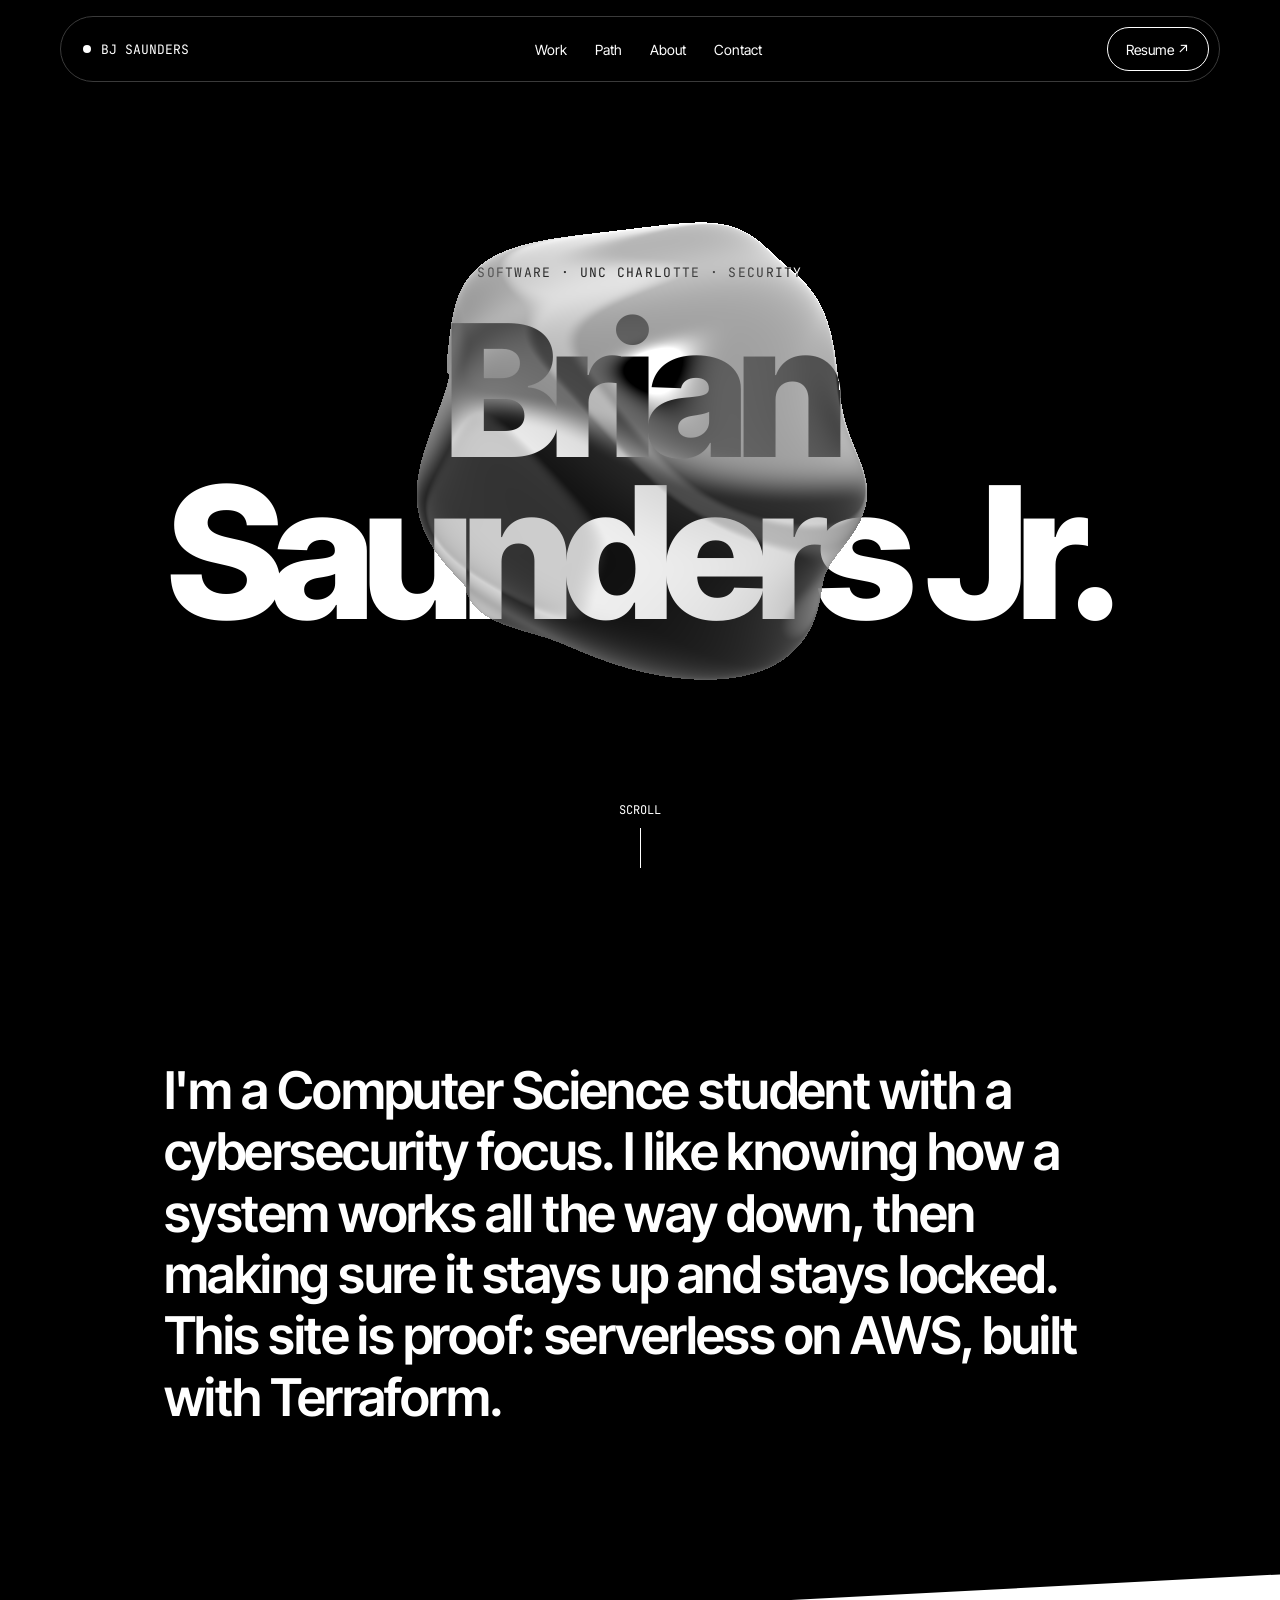
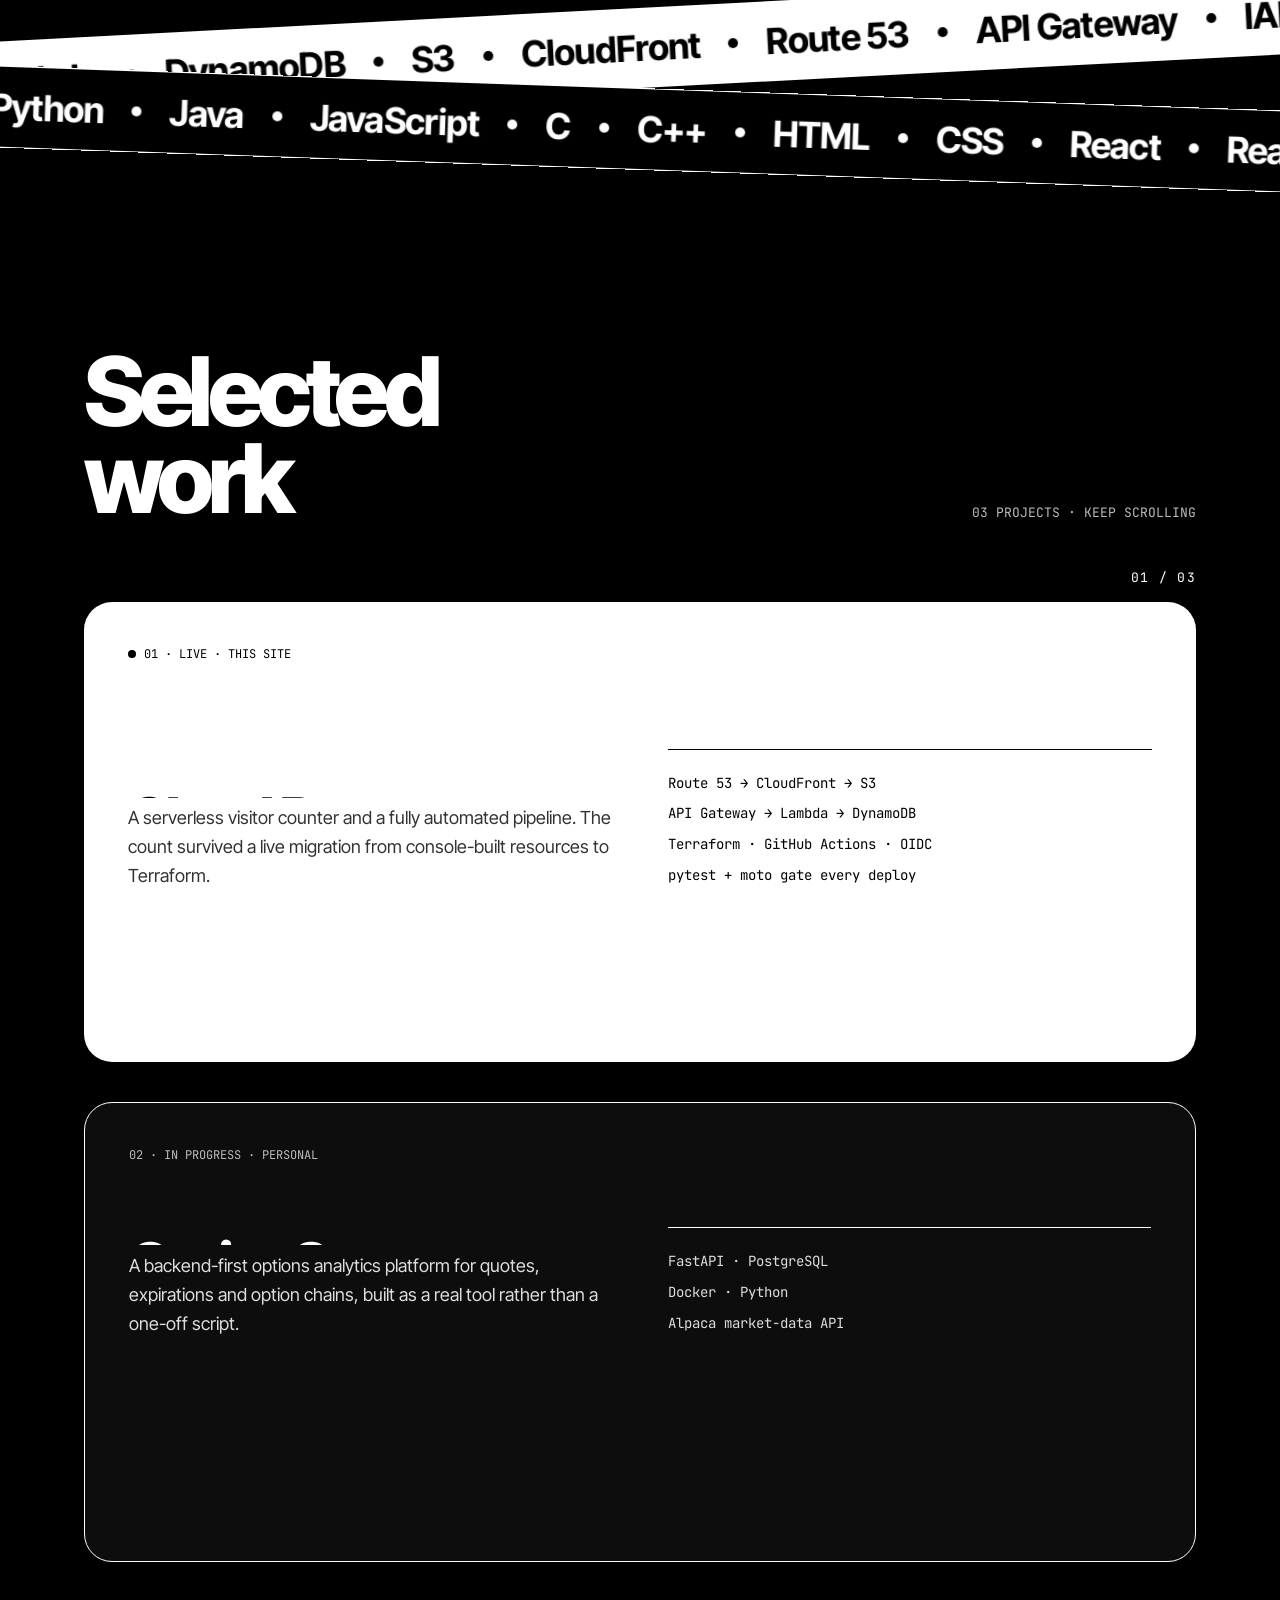
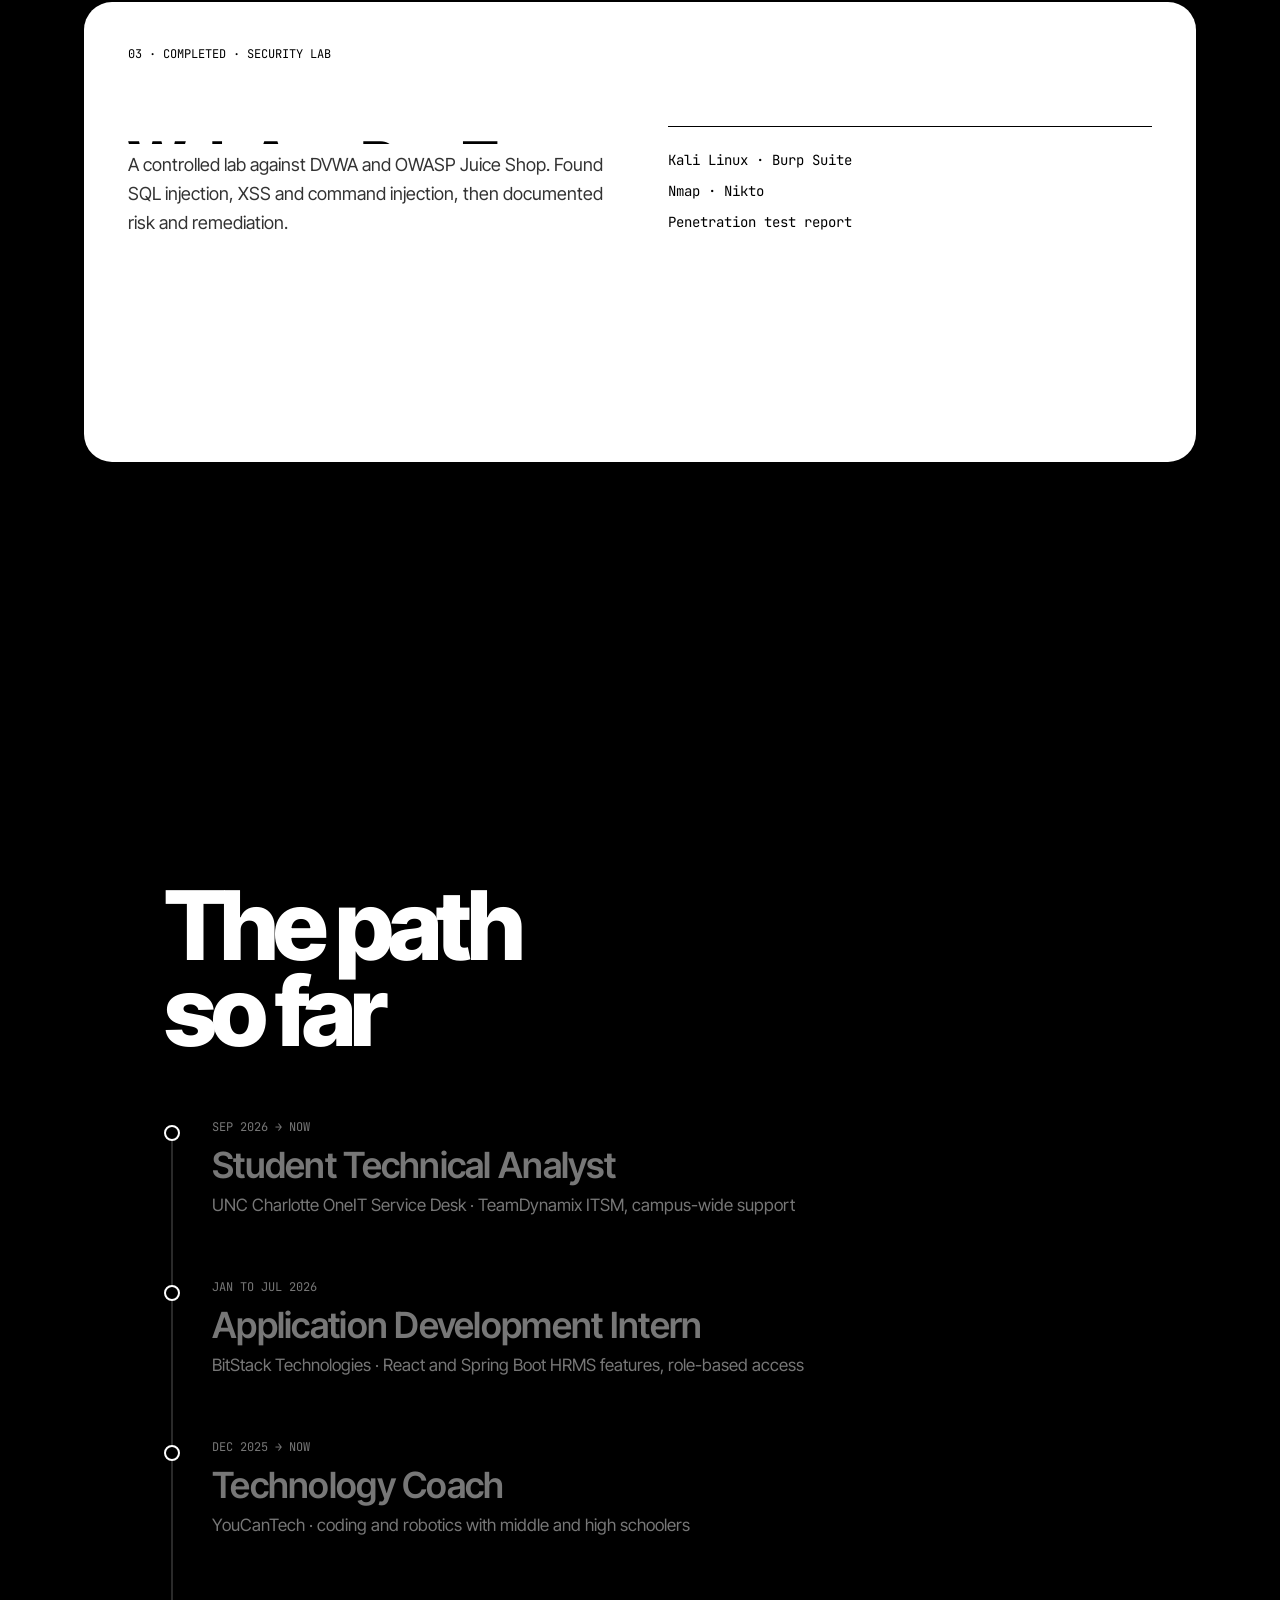
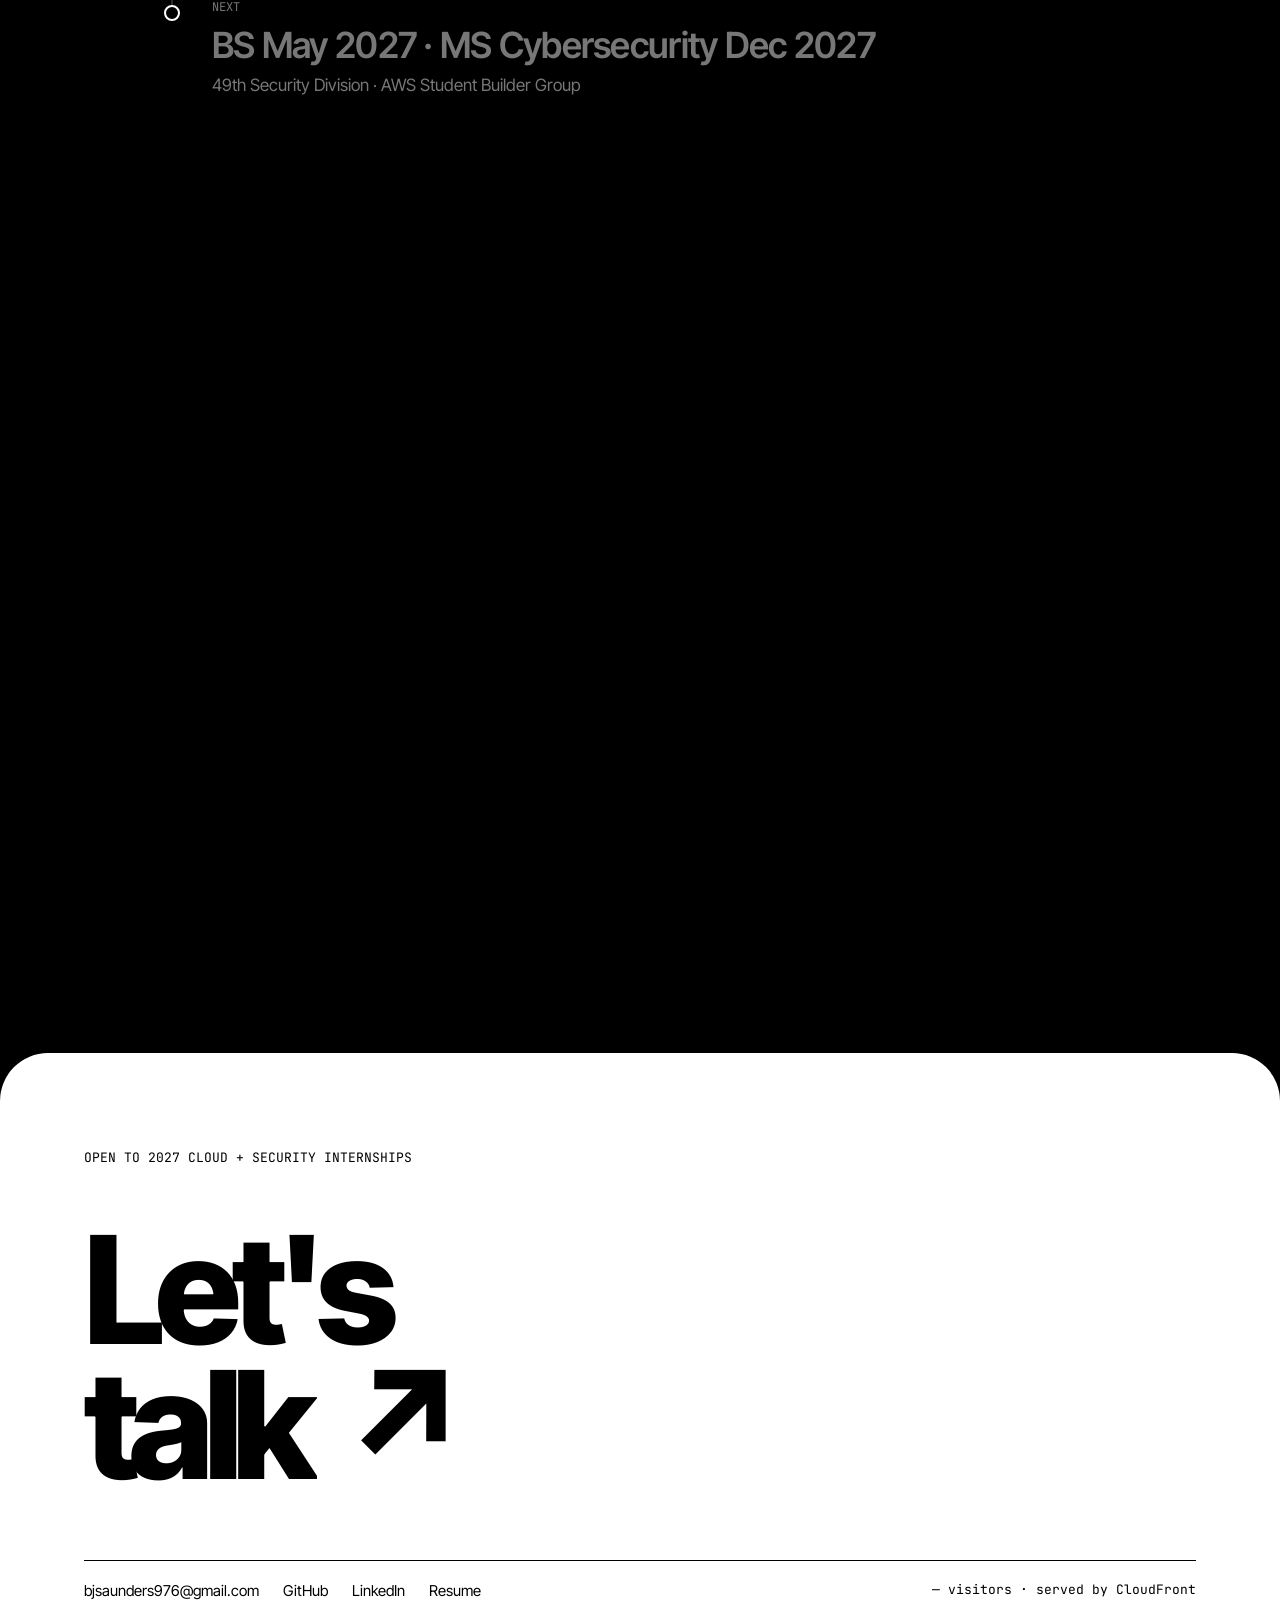
==== commit 2c93e0a5: "Point about photo at new headshot and add scroll flow-in Use the new JPEG with width/height and lazy" ====
--- a/index.html
+++ b/index.html
@@ -226,11 +226,20 @@
 
     <!-- ========== ABOUT ========== -->
     <section id="about" class="about">
-      <figure class="about-photo">
-        <img src="assets/images/bj-headshot.png" alt="Brian Saunders Jr." />
+      <!-- The figure draws the outer ring; the frame clips the photo's zoom on hover -->
+      <figure class="about-photo" data-flow-in>
+        <div class="about-photo-frame">
+          <img
+            src="assets/images/bj-headshot.jpg"
+            alt="Brian Saunders Jr."
+            width="900"
+            height="1345"
+            loading="lazy"
+          />
+        </div>
       </figure>
 
-      <div class="about-copy">
+      <div class="about-copy" data-flow-in>
         <h2 class="section-title">Beyond<br />the code.</h2>
         <p class="about-text">Dean's List four times, Chancellor's List twice, and studying for AWS Cloud Practitioner. There is always music on while I build.</p>
 
--- a/styles.css
+++ b/styles.css
@@ -882,20 +882,47 @@
   gap: 56px;
 }
 
+/* Outer ring: a thin gray border 8px away from the photo. Its corner radius
+   is the photo's radius + the 8px gap + the 1px border, so both curves stay
+   the same distance apart all the way around. */
 .about-photo {
-  max-width: 440px;
-  margin: 0;
-  border-radius: 220px 220px var(--radius-card) var(--radius-card);
+  --photo-gap: 8px;
+  width: 100%;
+  max-width: 420px;
+  margin: 0;
+  padding: var(--photo-gap);
+  border: 1px solid var(--color-gray-400);
+  border-radius: calc(var(--radius-card) + var(--photo-gap) + 1px);
+}
+
+/* The window the photo sits in. overflow: hidden keeps the hover zoom inside
+   the rounded corners, so the frame itself never moves. */
+.about-photo-frame {
+  border-radius: var(--radius-card);
   overflow: hidden;
 }
 
+/* Full photo, never cropped: the width fills the frame and the height follows
+   the photo's own shape (the width/height attributes reserve that space). */
 .about-photo img {
   display: block;
   width: 100%;
-  aspect-ratio: 4 / 5;
-  object-fit: cover;
-  object-position: top;
-  filter: grayscale(1) contrast(1.15);
+  height: auto;
+  transition: transform 600ms ease;
+}
+
+.about-photo:hover img {
+  transform: scale(1.03);
+}
+
+@media (prefers-reduced-motion: reduce) {
+  .about-photo img {
+    transition: none;
+  }
+
+  .about-photo:hover img {
+    transform: none;
+  }
 }
 
 .about-copy {
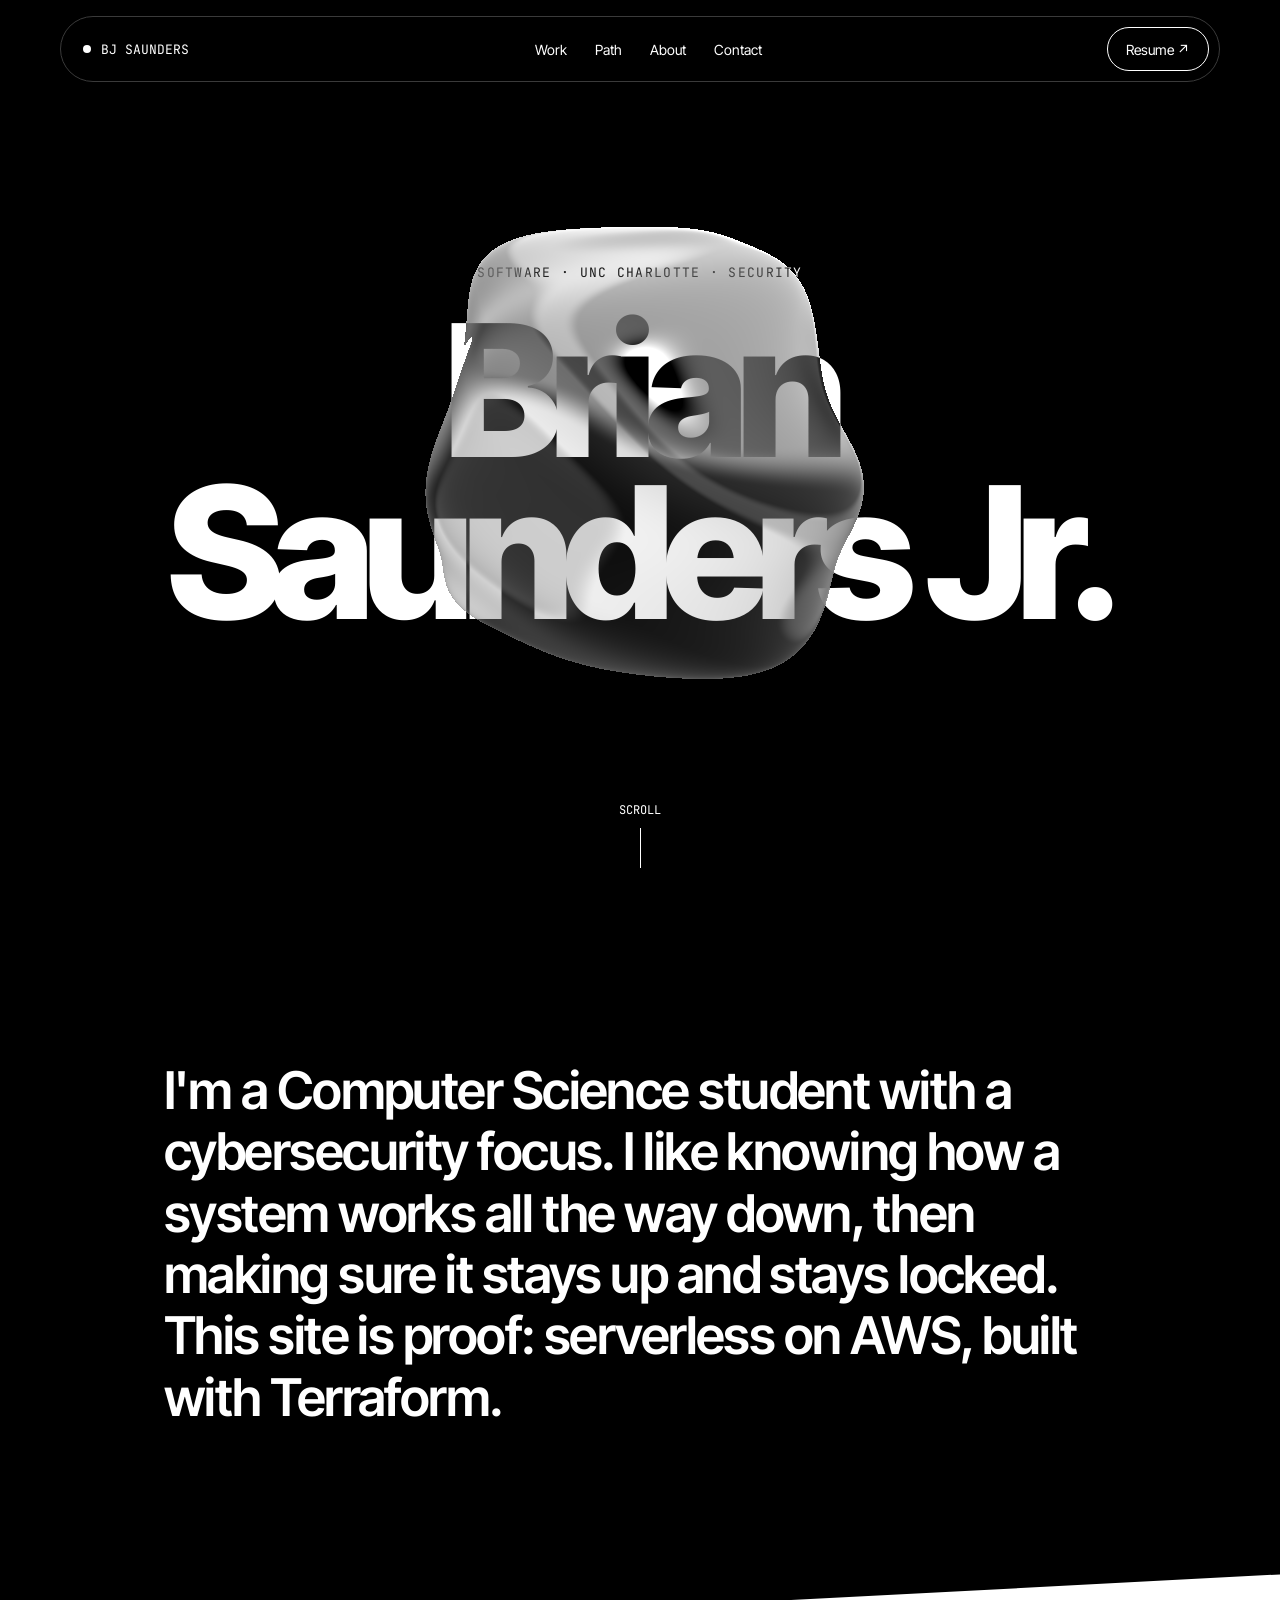
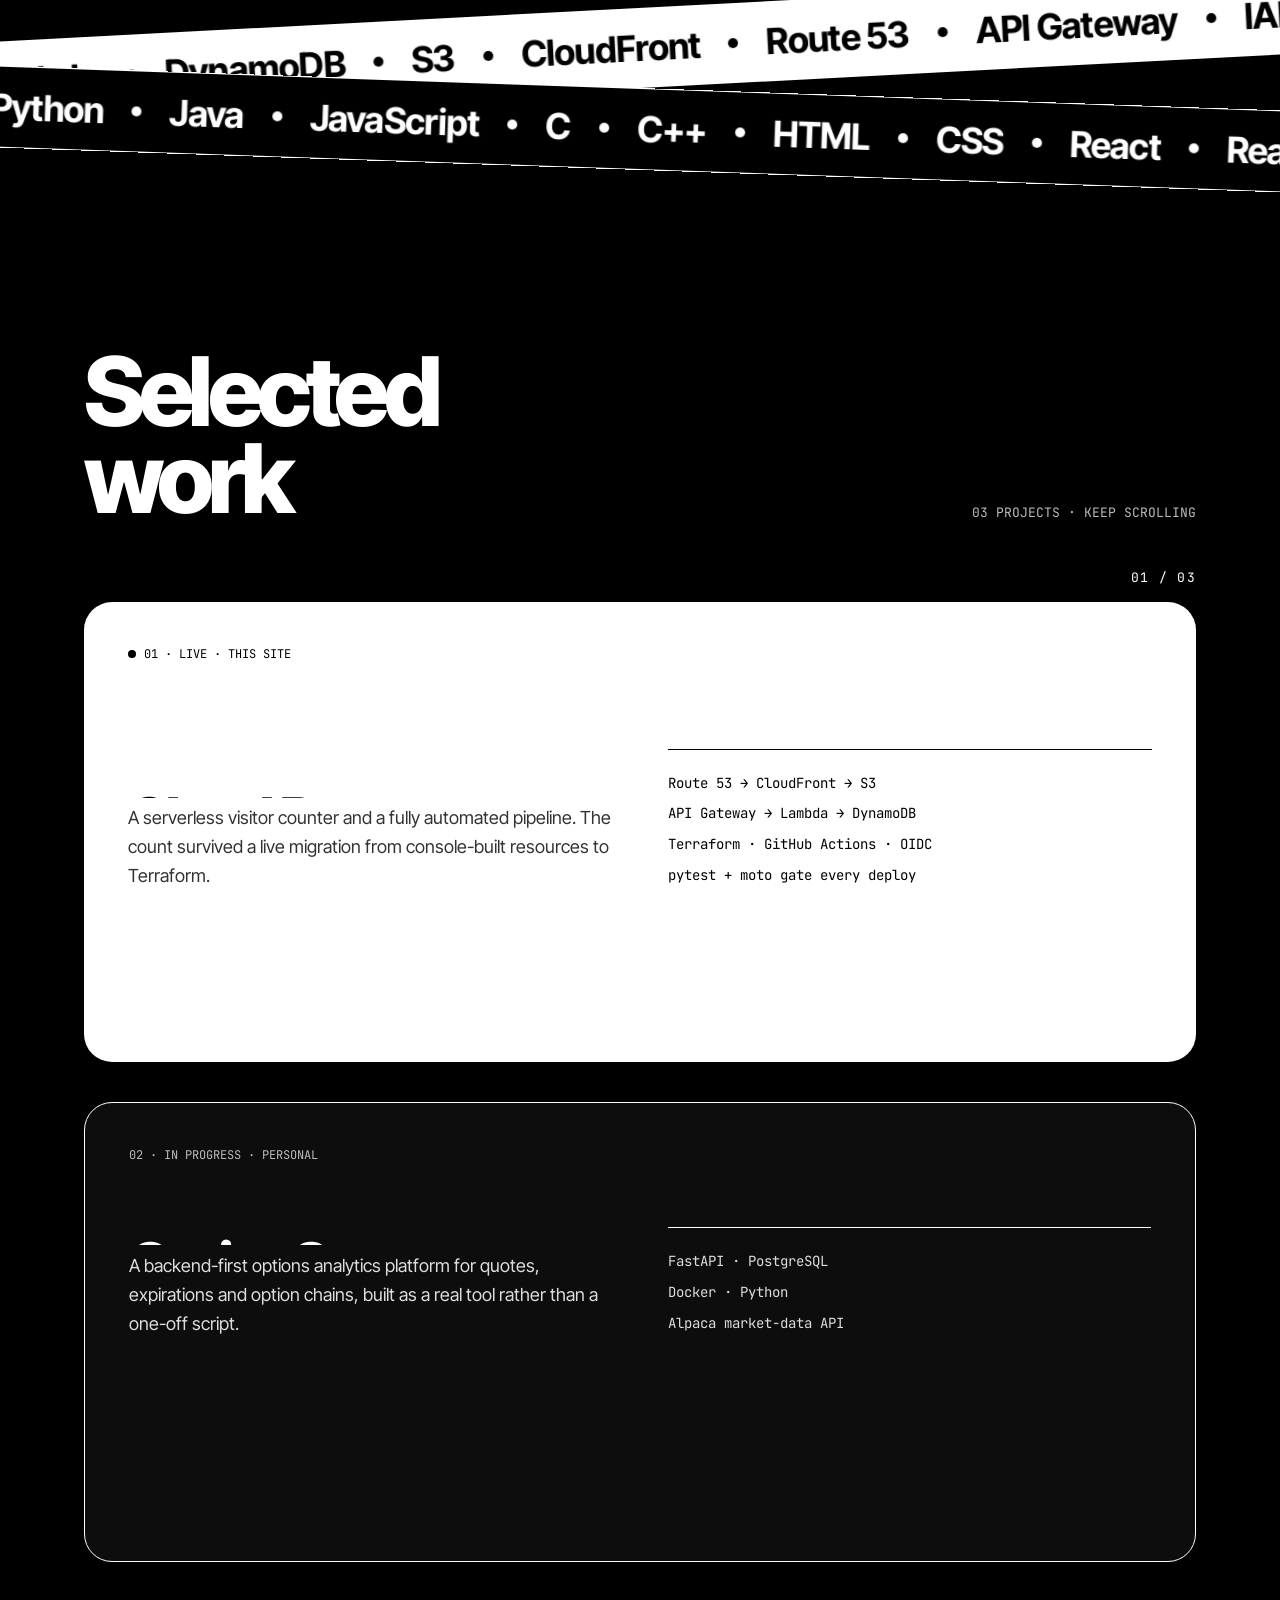
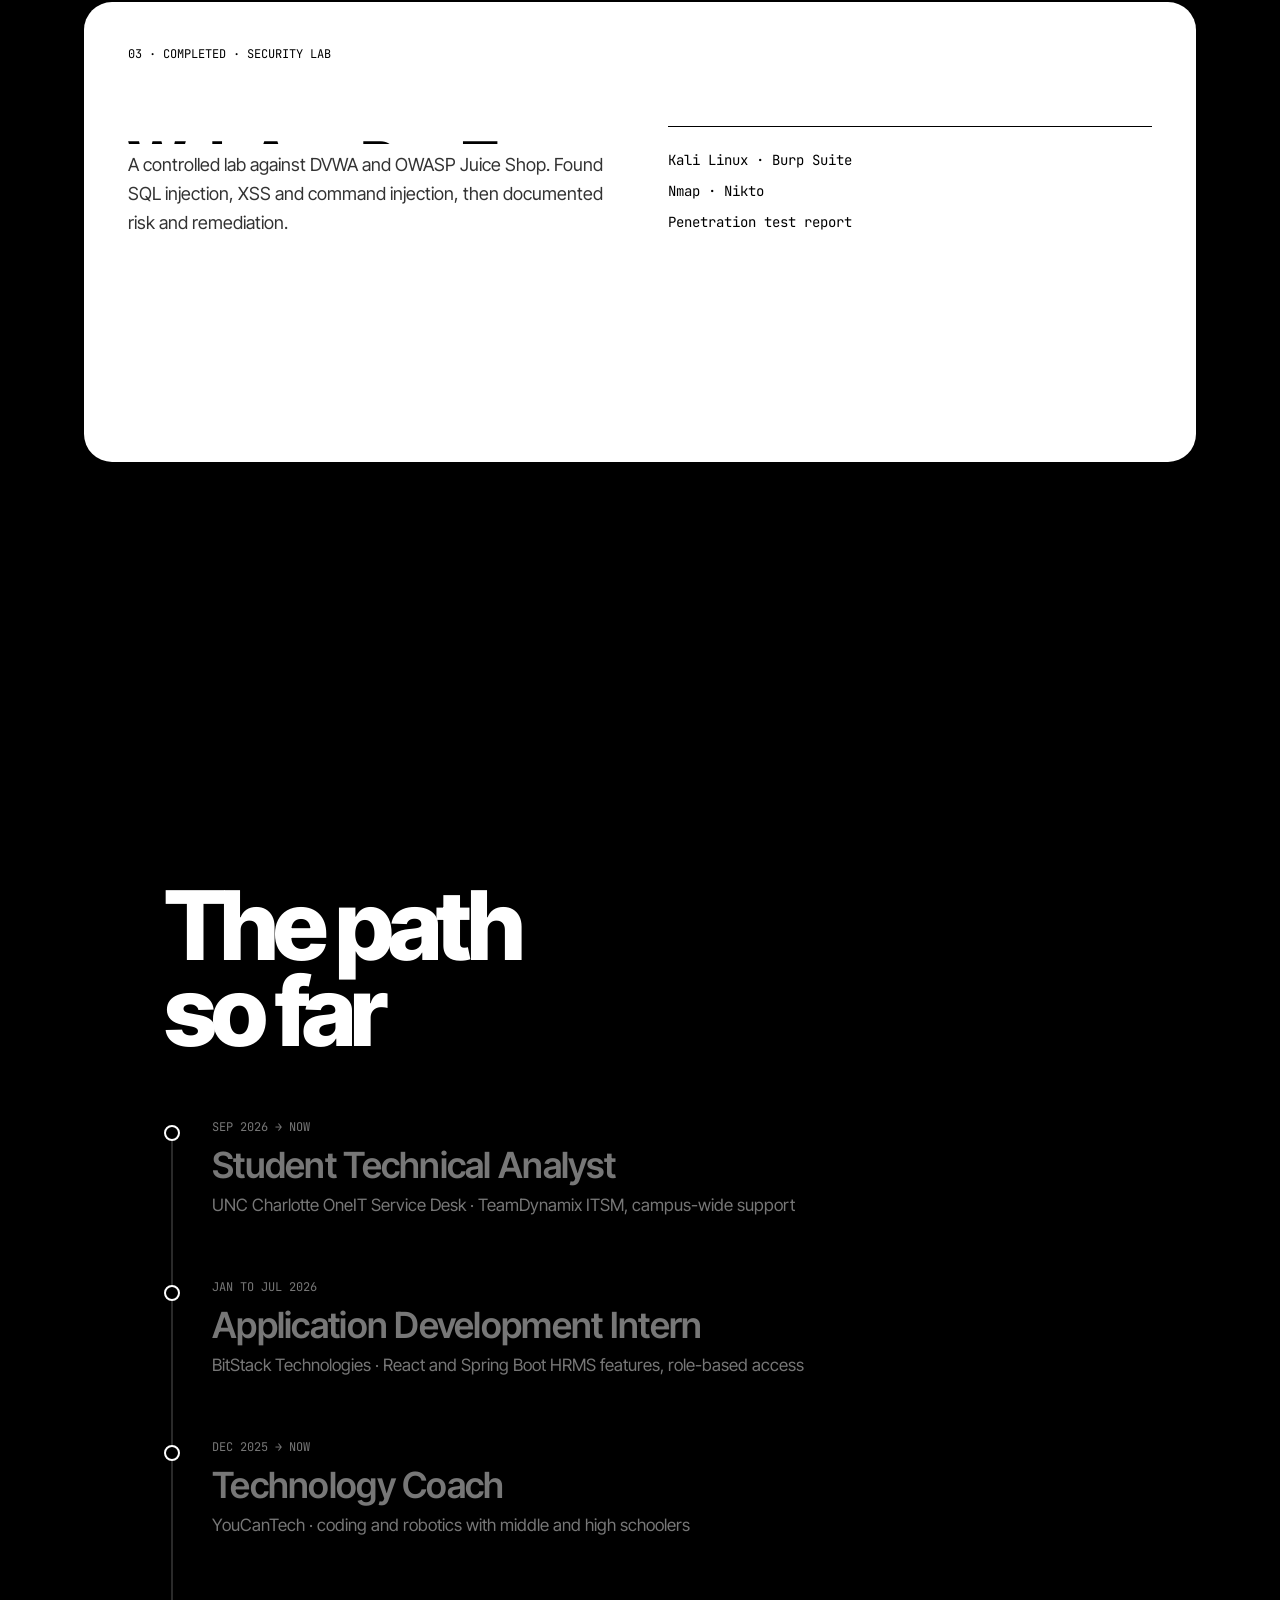
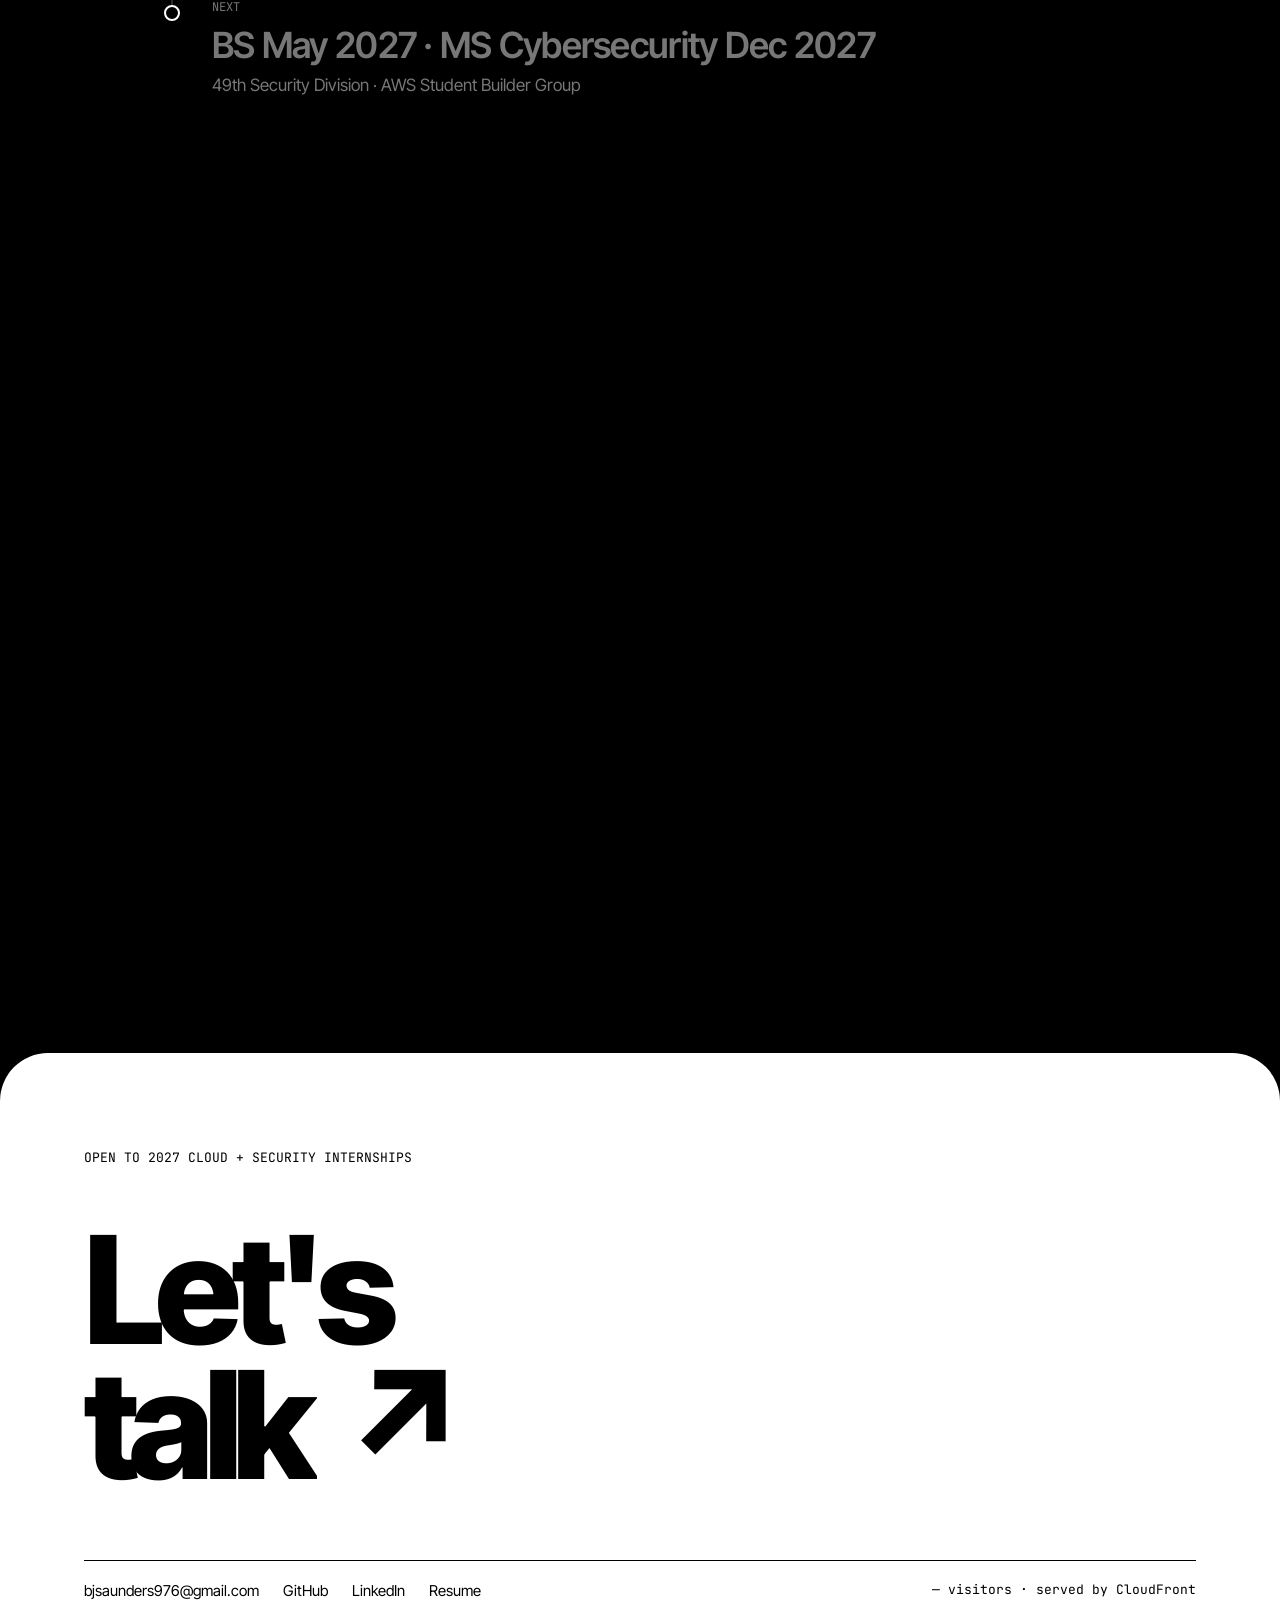
==== commit 82510d1f: "Fold about page into homepage with live Spotify card Remove about.html and its CSS, JS and photo, pl" ====
--- a/index.html
+++ b/index.html
@@ -240,20 +240,25 @@
       </figure>
 
       <div class="about-copy" data-flow-in>
-        <h2 class="section-title">Beyond<br />the code.</h2>
-        <p class="about-text">Dean's List four times, Chancellor's List twice, and studying for AWS Cloud Practitioner. There is always music on while I build.</p>
-
-        <div class="now-playing">
-          <span class="eq" aria-hidden="true">
-            <span></span><span></span><span></span><span></span>
+        <h2 class="section-title">Off the<br />clock.</h2>
+        <p class="about-text">When I'm not in a terminal, I'm training, coaching kids through their first lines of code at YouCanTech, or finding a new album to put on repeat. Here's what's playing right now.</p>
+
+        <!-- Live Spotify card. script.js fills it in on the real site; this
+             markup is the fallback shown locally or if the API is down.
+             It only becomes a real link (href) once a track loads. -->
+        <a class="music-card is-fallback" data-music>
+          <span class="music-art-wrap" aria-hidden="true">
+            <img class="music-art" data-music-art alt="" width="72" height="72" hidden />
           </span>
-          <span class="now-playing-text">
-            <span class="now-playing-label">NOW PLAYING</span>
-            <span class="now-playing-track">Always something on</span>
+          <span class="music-text">
+            <span class="music-label">
+              <span class="music-eq" aria-hidden="true"><span></span><span></span><span></span><span></span></span>
+              <span data-music-label>MUSIC</span>
+            </span>
+            <span class="music-track" data-music-track>Always something on</span>
+            <span class="music-artist" data-music-artist hidden></span>
           </span>
-        </div>
-
-        <a class="about-more" href="about.html">More about me ↗</a>
+        </a>
       </div>
     </section>
 
--- a/styles.css
+++ b/styles.css
@@ -15,6 +15,7 @@
   --color-gray-600: #333333;
   --color-gray-700: #3A3A3A;
   --color-gray-800: #2A2A2A;
+  --color-gray-900: #1A1A1A;
 
   /* Fonts */
   --font-sans: 'Inter Tight', system-ui, -apple-system, sans-serif;
@@ -870,7 +871,7 @@
 
 
 /* ==========================================================================
-   ABOUT: photo + now-playing pill
+   ABOUT: photo + live Spotify card
    ========================================================================== */
 .about {
   max-width: var(--page-width);
@@ -939,57 +940,207 @@
   color: var(--color-gray-100);
 }
 
-.now-playing {
+/* Spotify card. script.js switches its state class:
+     .is-loading      gray shimmer placeholders while the API answers
+     .is-playing      bars bounce, cover spins like a record with a soft glow
+     .is-last-played  bars sit still, no spin
+     .is-fallback     "MUSIC / Always something on", not a link */
+.music-card {
   align-self: flex-start;
   display: flex;
   align-items: center;
   gap: 18px;
-  padding: 14px 24px;
-  border: 1px solid var(--color-white);
-  border-radius: var(--radius-pill);
-}
-
-/* Equalizer bars: frozen at different heights until a later step animates them */
-.eq {
-  display: flex;
-  align-items: end;
-  gap: 3px;
-  height: 22px;
-}
-
-.eq span {
-  width: 4px;
-  background: var(--color-white);
-}
-
-.eq span:nth-child(1) { height: 45%; }
-.eq span:nth-child(2) { height: 100%; }
-.eq span:nth-child(3) { height: 65%; }
-.eq span:nth-child(4) { height: 30%; }
-
-.now-playing-text {
+  width: min(100%, 420px);
+  padding: 14px 22px 14px 14px;
+  border: 1px solid var(--color-gray-700);
+  border-radius: 20px;
+  background: var(--color-black);
+  color: var(--color-white);
+  transition:
+    transform 250ms ease,
+    border-color 250ms ease;
+}
+
+/* Only a real link (one with an href) reacts to hover */
+.music-card[href]:hover,
+.music-card[href]:focus-visible {
+  transform: translateY(-3px);
+  border-color: var(--color-white);
+}
+
+.music-art-wrap {
+  position: relative;
+  flex-shrink: 0;
+  display: grid;
+  place-items: center;
+  width: 72px;
+  height: 72px;
+  border-radius: 10px;
+  background: var(--color-gray-900);
+  transition:
+    border-radius 400ms ease,
+    box-shadow 400ms ease;
+}
+
+.music-art {
+  display: block;
+  width: 100%;
+  height: 100%;
+  object-fit: cover;
+  border-radius: inherit;
+}
+
+/* display: block above would beat the browser's own "hidden" rule, so restate it */
+.music-art[hidden] {
+  display: none;
+}
+
+/* While playing the square cover rounds into a disc so the spin reads as a record */
+.music-card.is-playing .music-art-wrap {
+  border-radius: 50%;
+  box-shadow: 0 0 24px rgba(255, 255, 255, 0.35);
+}
+
+.music-card.is-playing .music-art {
+  animation: music-spin 12s linear infinite;
+}
+
+@keyframes music-spin {
+  to {
+    transform: rotate(360deg);
+  }
+}
+
+/* A music note fills the empty cover square in the fallback */
+.music-card.is-fallback .music-art-wrap::before {
+  content: '♪';
+  font-size: 28px;
+  color: var(--color-gray-500);
+}
+
+.music-text {
   display: flex;
   flex-direction: column;
-  gap: 2px;
-}
-
-.now-playing-label {
+  gap: 4px;
+  min-width: 0; /* lets long titles shrink and end in "…" */
+}
+
+.music-label {
+  display: flex;
+  align-items: center;
+  gap: 8px;
   font-family: var(--font-mono);
   font-size: 11px;
+  letter-spacing: 0.1em;
   color: var(--color-gray-300);
 }
 
-.now-playing-track {
+.music-track,
+.music-artist {
+  overflow: hidden;
+  text-overflow: ellipsis;
+  white-space: nowrap;
+}
+
+.music-track {
   font-size: 16px;
-  font-weight: 500;
-}
-
-.about-more {
-  align-self: flex-start;
-  padding-bottom: 4px;
-  border-bottom: 1px solid currentColor;
-  font-family: var(--font-mono);
-  font-size: 13px;
+  font-weight: 600;
+}
+
+.music-artist {
+  font-size: 14px;
+  color: var(--color-gray-300);
+}
+
+/* Equalizer: four bars grown from the bottom with scaleY */
+.music-eq {
+  display: flex;
+  align-items: flex-end;
+  gap: 2px;
+  height: 12px;
+}
+
+.music-eq span {
+  width: 3px;
+  height: 100%;
+  background: var(--color-white);
+  transform-origin: bottom;
+  transform: scaleY(0.3);
+}
+
+.music-eq span:nth-child(2) { transform: scaleY(0.5); }
+.music-eq span:nth-child(3) { transform: scaleY(0.4); }
+.music-eq span:nth-child(4) { transform: scaleY(0.25); }
+
+.music-card.is-playing .music-eq span {
+  animation: music-eq 900ms ease-in-out infinite;
+}
+
+.music-card.is-playing .music-eq span:nth-child(2) { animation-duration: 700ms; animation-delay: -150ms; }
+.music-card.is-playing .music-eq span:nth-child(3) { animation-duration: 1100ms; animation-delay: -300ms; }
+.music-card.is-playing .music-eq span:nth-child(4) { animation-duration: 800ms; animation-delay: -80ms; }
+
+@keyframes music-eq {
+  0%,
+  100% {
+    transform: scaleY(0.25);
+  }
+  50% {
+    transform: scaleY(1);
+  }
+}
+
+/* Loading skeleton: same shape as the card, with a light band sweeping across */
+.music-card.is-loading .music-art-wrap,
+.music-card.is-loading .music-label,
+.music-card.is-loading .music-track,
+.music-card.is-loading .music-artist {
+  color: transparent;
+  background: linear-gradient(90deg, var(--color-gray-900) 25%, var(--color-gray-800) 50%, var(--color-gray-900) 75%);
+  background-size: 200% 100%;
+  animation: music-shimmer 1.4s linear infinite;
+}
+
+.music-card.is-loading .music-label,
+.music-card.is-loading .music-track,
+.music-card.is-loading .music-artist {
+  border-radius: 4px;
+}
+
+.music-card.is-loading .music-label { width: 80px; }
+.music-card.is-loading .music-track { width: 170px; }
+.music-card.is-loading .music-artist { display: block; width: 110px; height: 1.2em; }
+.music-card.is-loading .music-eq { visibility: hidden; }
+
+@keyframes music-shimmer {
+  from {
+    background-position: 100% 0;
+  }
+  to {
+    background-position: -100% 0;
+  }
+}
+
+/* Reduced motion: no spin, bouncing bars, lift or shimmer sweep */
+@media (prefers-reduced-motion: reduce) {
+  .music-card,
+  .music-art-wrap {
+    transition: none;
+  }
+
+  .music-card[href]:hover,
+  .music-card[href]:focus-visible {
+    transform: none;
+  }
+
+  .music-card.is-playing .music-art,
+  .music-card.is-playing .music-eq span,
+  .music-card.is-loading .music-art-wrap,
+  .music-card.is-loading .music-label,
+  .music-card.is-loading .music-track,
+  .music-card.is-loading .music-artist {
+    animation: none;
+  }
 }
 
 
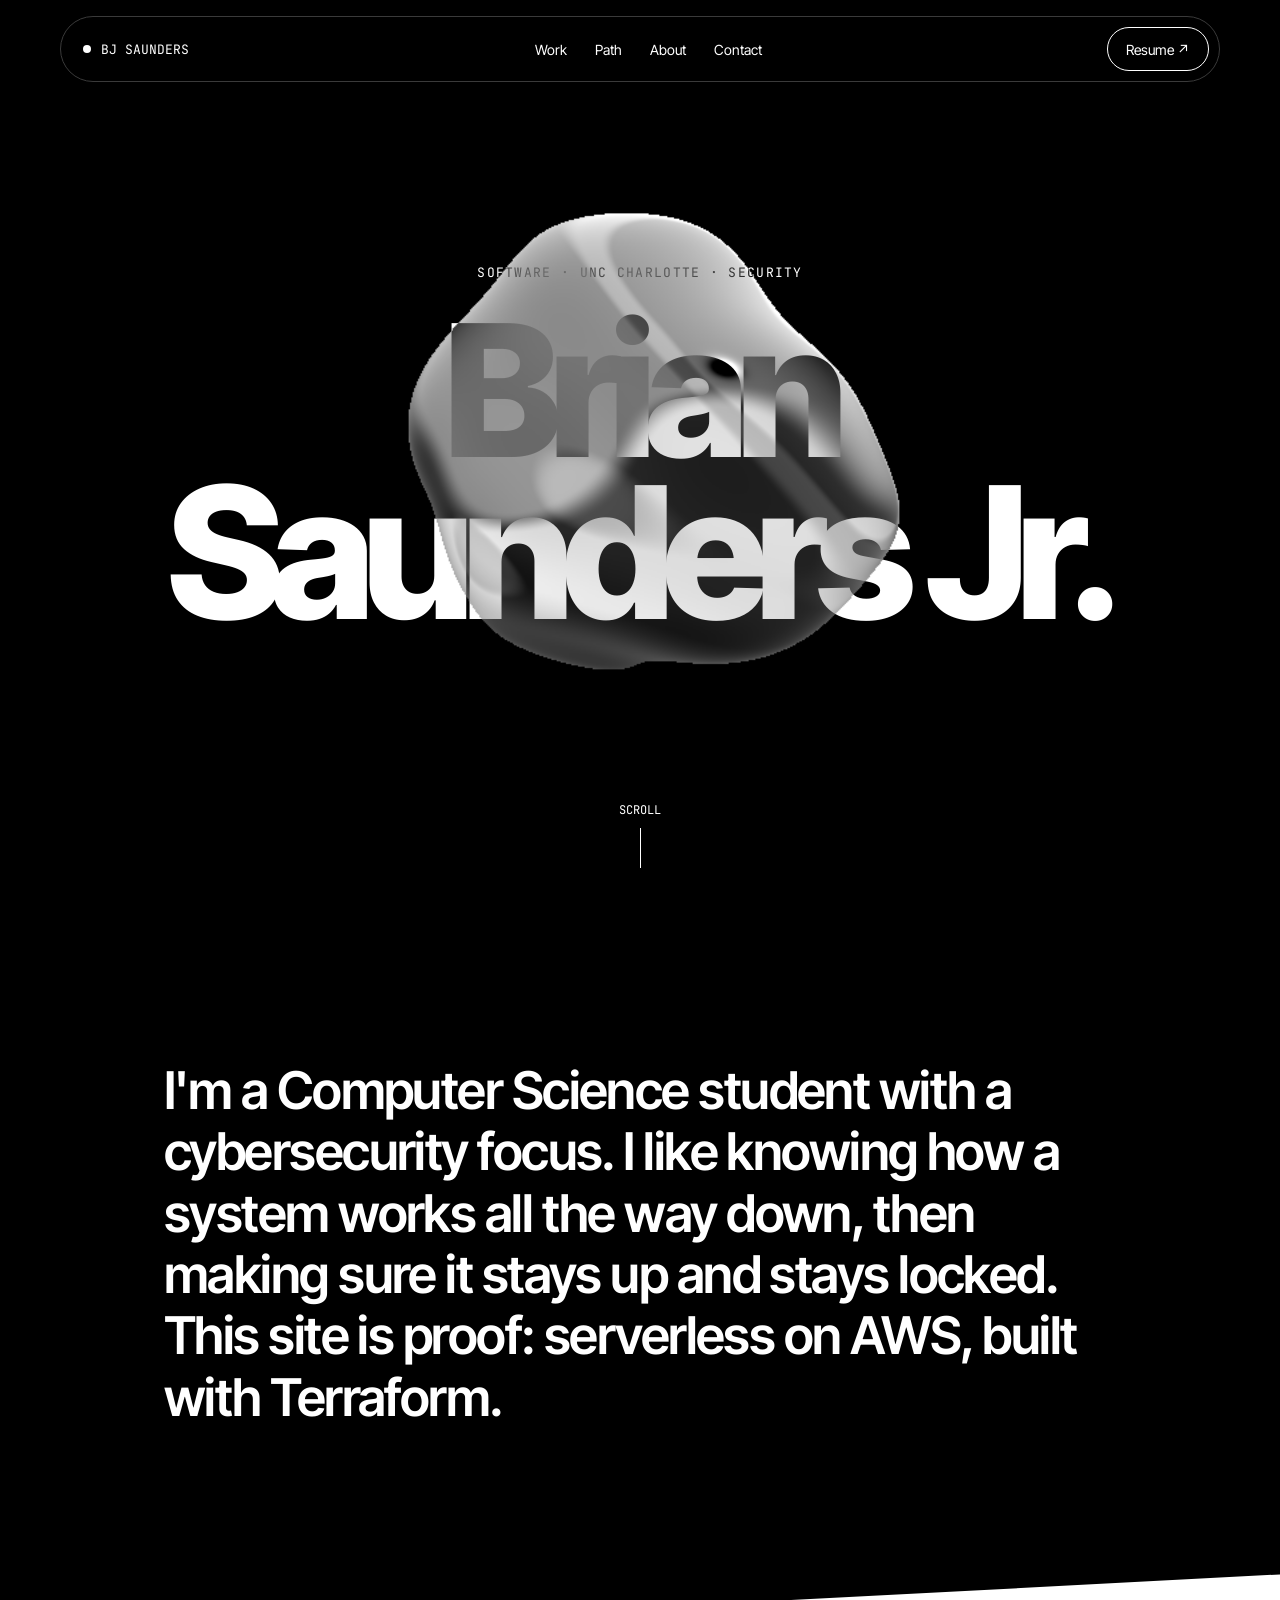
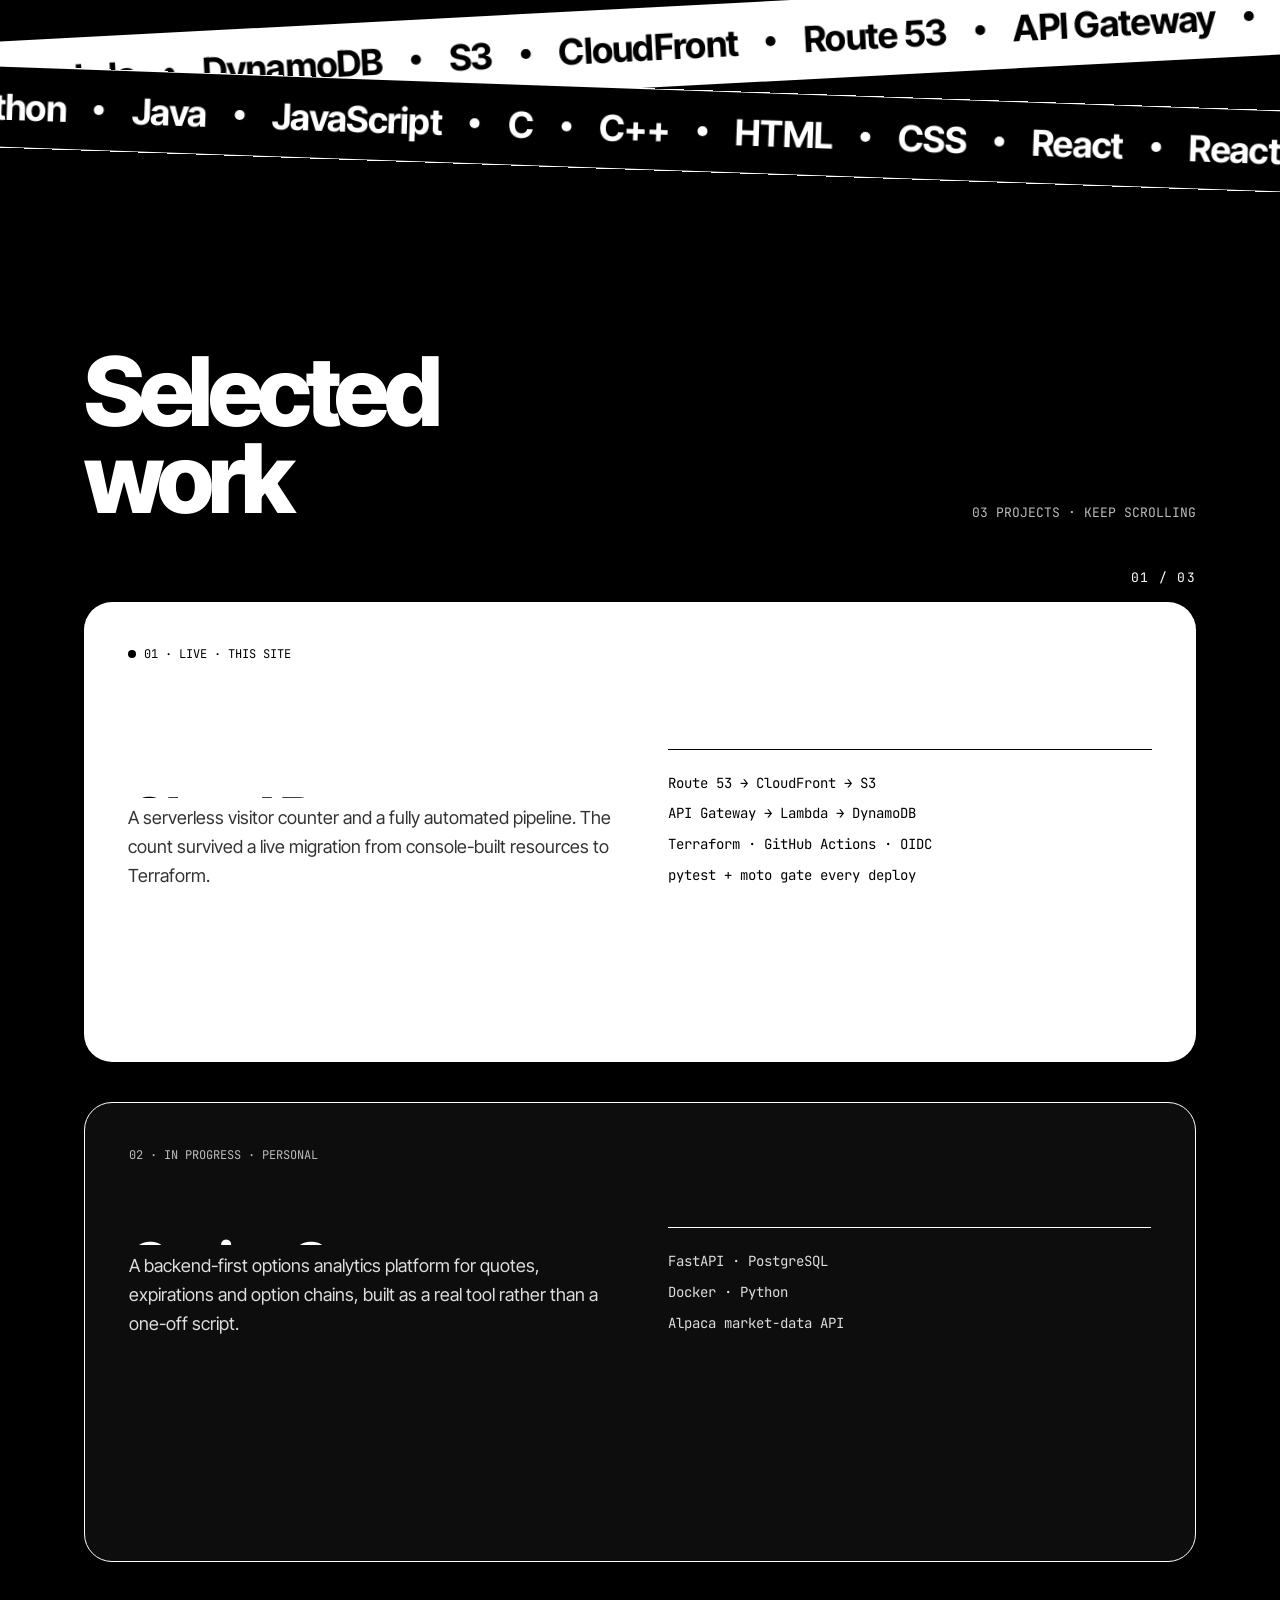
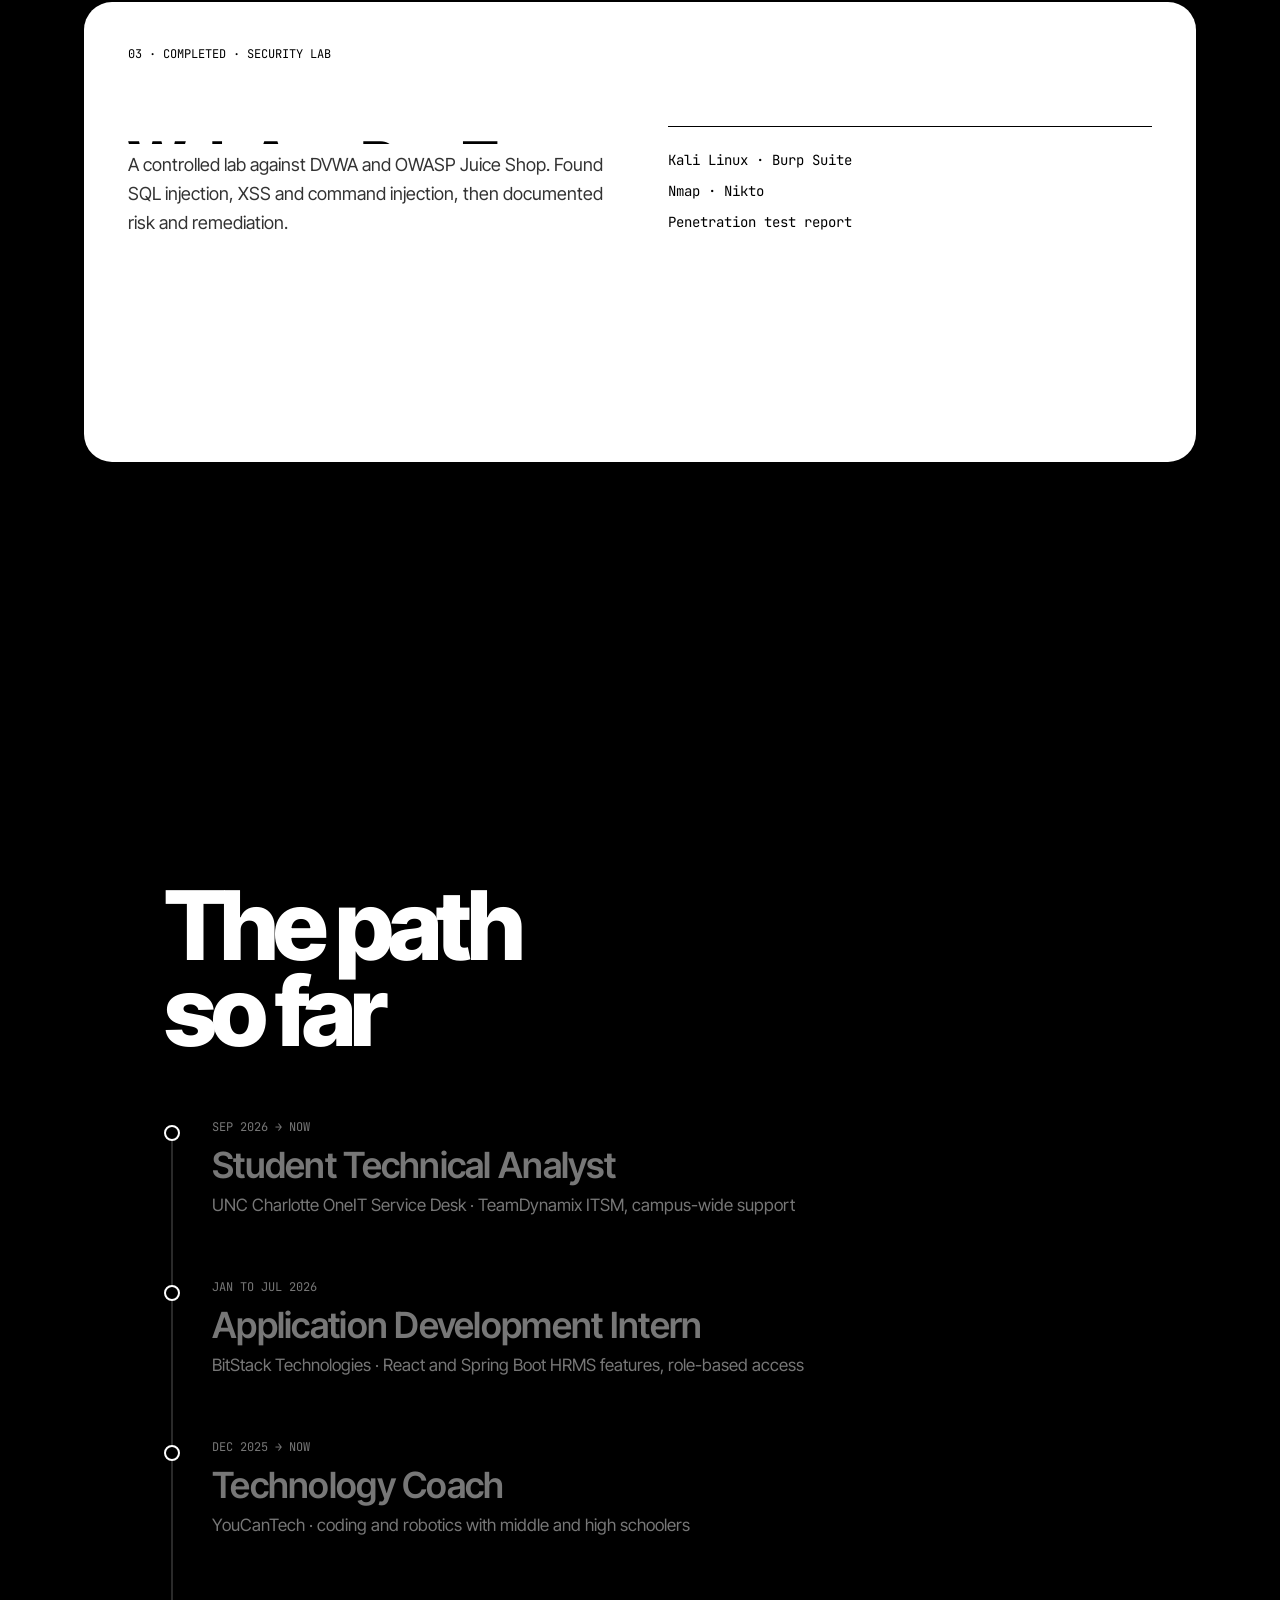
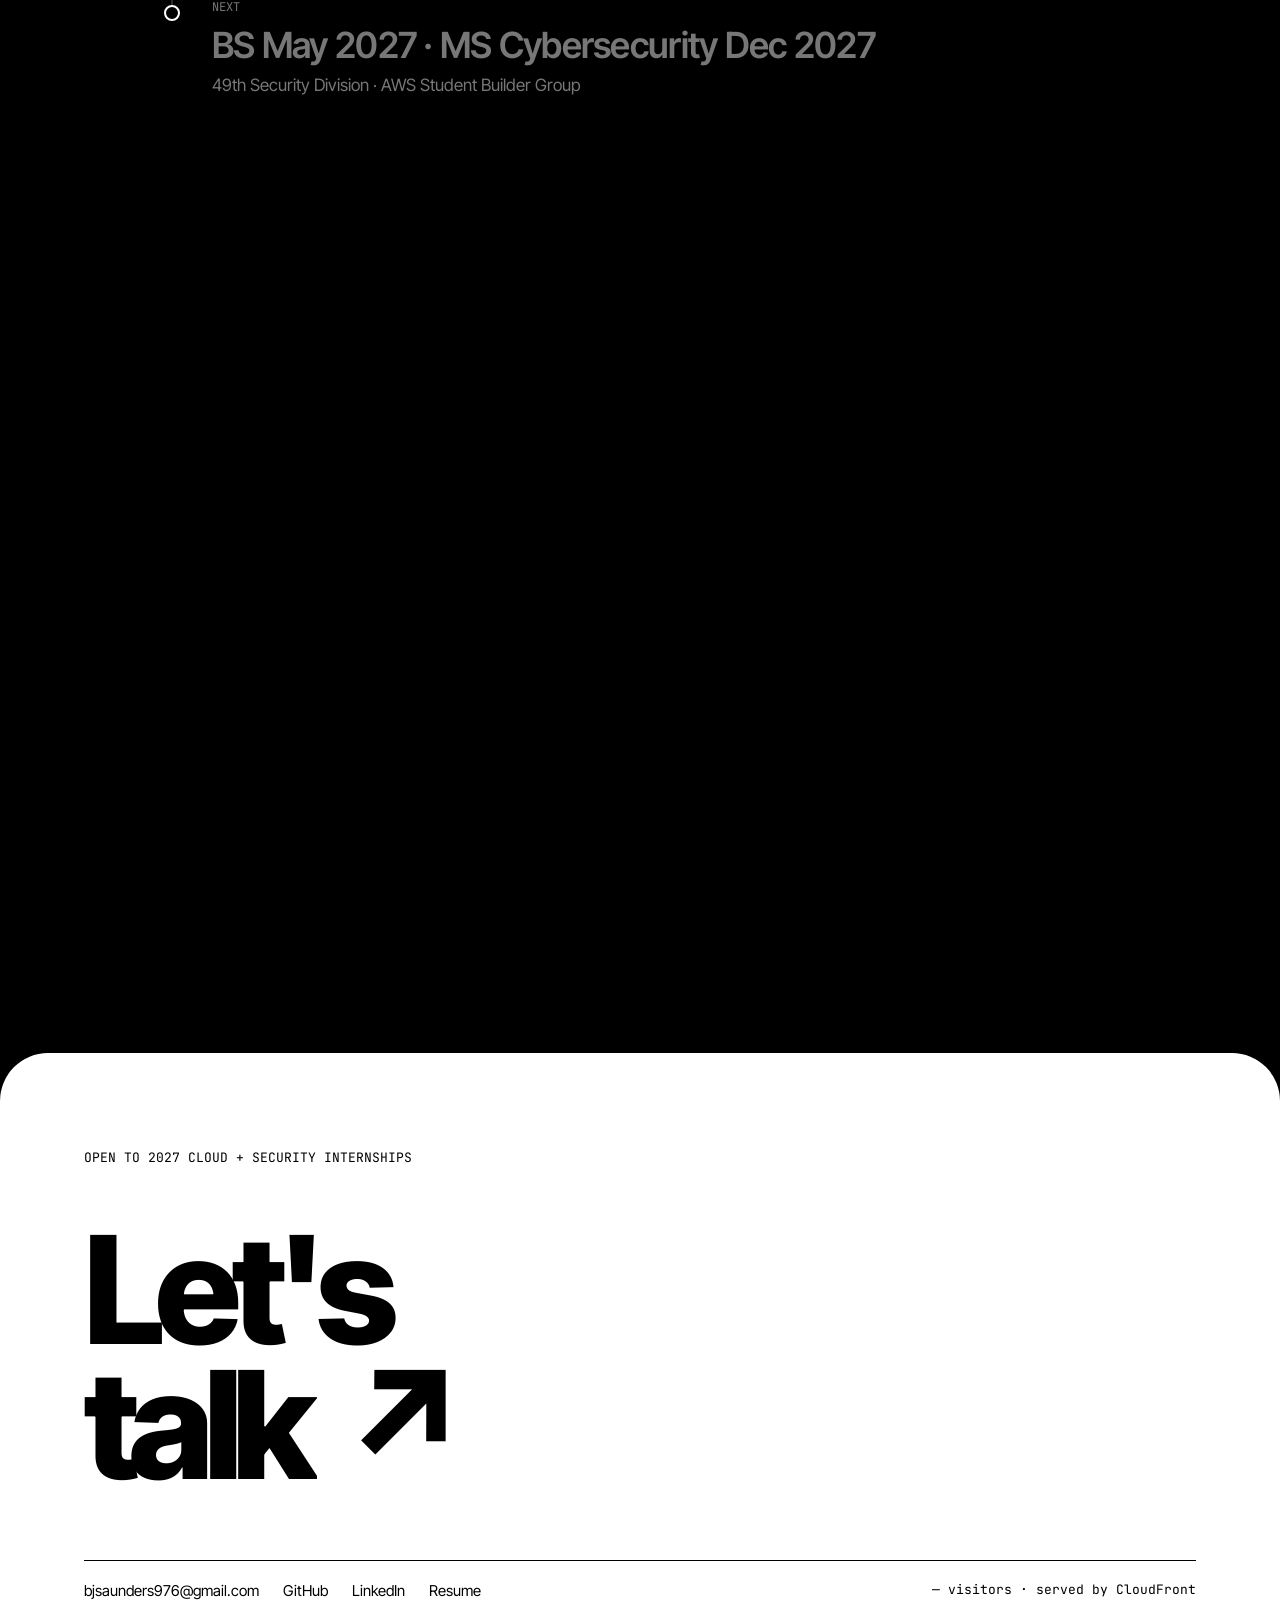
==== commit ca7fd353: "Fix iPhone Safari crash: skip WebGL blob on phones Phones and tablets now get the CSS blob without c" ====
--- a/index.html
+++ b/index.html
@@ -62,22 +62,23 @@
     </section>
 
     <!-- ========== SKILL RIBBONS ========== -->
-    <!-- script.js clones each list (aria-hidden) so the ribbon can loop seamlessly -->
+    <!-- script.js clones each list (aria-hidden) so the ribbon can loop seamlessly.
+         On phones only the .ribbon-core items show, to keep the moving track short. -->
     <div class="ribbons" role="region" aria-label="Skills">
       <div class="ribbon ribbon--light" data-ribbon data-direction="left">
         <div class="ribbon-track">
           <ul class="ribbon-list" aria-label="Cloud and security skills">
-            <li>AWS Lambda</li>
-            <li>DynamoDB</li>
-            <li>S3</li>
-            <li>CloudFront</li>
+            <li class="ribbon-core">AWS Lambda</li>
+            <li class="ribbon-core">DynamoDB</li>
+            <li class="ribbon-core">S3</li>
+            <li class="ribbon-core">CloudFront</li>
             <li>Route 53</li>
-            <li>API Gateway</li>
-            <li>IAM</li>
-            <li>Terraform</li>
-            <li>GitHub Actions</li>
+            <li class="ribbon-core">API Gateway</li>
+            <li class="ribbon-core">IAM</li>
+            <li class="ribbon-core">Terraform</li>
+            <li class="ribbon-core">GitHub Actions</li>
             <li>AWS CLI</li>
-            <li>Docker</li>
+            <li class="ribbon-core">Docker</li>
             <li>Docker Compose</li>
             <li>Vercel</li>
             <li>Infrastructure as Code</li>
@@ -85,15 +86,15 @@
             <li>OIDC Federation</li>
             <li>IAM Policy Design</li>
             <li>Least Privilege</li>
-            <li>Kali Linux</li>
-            <li>Burp Suite</li>
+            <li class="ribbon-core">Kali Linux</li>
+            <li class="ribbon-core">Burp Suite</li>
             <li>Nmap</li>
             <li>Nikto</li>
             <li>Wireshark</li>
             <li>OWASP ZAP</li>
             <li>OWASP Juice Shop</li>
             <li>DVWA</li>
-            <li>Penetration Testing</li>
+            <li class="ribbon-core">Penetration Testing</li>
             <li>Secure Software Development</li>
           </ul>
         </div>
@@ -102,29 +103,29 @@
       <div class="ribbon ribbon--dark" data-ribbon data-direction="right">
         <div class="ribbon-track">
           <ul class="ribbon-list" aria-label="Code and tools skills">
-            <li>Python</li>
-            <li>Java</li>
-            <li>JavaScript</li>
+            <li class="ribbon-core">Python</li>
+            <li class="ribbon-core">Java</li>
+            <li class="ribbon-core">JavaScript</li>
             <li>C</li>
-            <li>C++</li>
+            <li class="ribbon-core">C++</li>
             <li>HTML</li>
             <li>CSS</li>
-            <li>React</li>
-            <li>React Native</li>
+            <li class="ribbon-core">React</li>
+            <li class="ribbon-core">React Native</li>
             <li>Expo</li>
             <li>Tailwind CSS</li>
-            <li>FastAPI</li>
-            <li>Spring Boot</li>
-            <li>REST APIs</li>
+            <li class="ribbon-core">FastAPI</li>
+            <li class="ribbon-core">Spring Boot</li>
+            <li class="ribbon-core">REST APIs</li>
             <li>Spotify Web API</li>
             <li>Alpaca API</li>
-            <li>PostgreSQL</li>
+            <li class="ribbon-core">PostgreSQL</li>
             <li>MySQL</li>
-            <li>Git</li>
+            <li class="ribbon-core">Git</li>
             <li>GitHub</li>
             <li>VS Code</li>
             <li>Xcode Simulator</li>
-            <li>pytest</li>
+            <li class="ribbon-core">pytest</li>
             <li>moto</li>
             <li>Object-Oriented Programming</li>
             <li>Data Structures</li>
--- a/styles.css
+++ b/styles.css
@@ -88,7 +88,6 @@
   mix-blend-mode: difference;
   opacity: 0;
   transition: opacity 200ms ease;
-  will-change: transform;
 }
 
 .cursor-ring.is-visible,
@@ -286,6 +285,14 @@
   animation: blob-morph 18s linear infinite;
 }
 
+/* Phones and tablets always get this blob (blob.js skips WebGL there) */
+@media (max-width: 899px), (hover: none), (pointer: coarse) {
+  .hero.no-webgl::before {
+    width: min(320px, 80vw);
+    height: min(320px, 80vw);
+  }
+}
+
 /* Two different lopsided corner shapes; easing between them while turning
    makes a square look like a slowly squishing blob. */
 @keyframes blob-morph {
@@ -429,7 +436,6 @@
 .ribbon-track {
   display: flex;
   width: max-content;
-  will-change: transform;
 }
 
 .ribbon-list {
@@ -460,6 +466,15 @@
 @media (max-width: 720px) {
   .ribbon {
     --ribbon-gap: 20px;
+  }
+}
+
+/* Phones: a moving track is drawn as one long strip, and the full lists make
+   it ~12,000px wide. Showing only the key skills keeps it a fraction of that.
+   (Reduced motion doesn't move, so it still lists everything.) */
+@media (max-width: 720px) and (prefers-reduced-motion: no-preference) {
+  .ribbon-list li:not(.ribbon-core) {
+    display: none;
   }
 }
 
@@ -576,7 +591,6 @@
   padding: clamp(28px, 4vw, 44px);
   border-radius: var(--radius-card);
   transform-origin: top center;
-  will-change: transform;
 }
 
 .project-card:nth-child(2) {
@@ -720,12 +734,6 @@
 .project-list.is-enhanced .is-revealed .project-stack li:nth-child(2) { transition-delay: 500ms; }
 .project-list.is-enhanced .is-revealed .project-stack li:nth-child(3) { transition-delay: 580ms; }
 .project-list.is-enhanced .is-revealed .project-stack li:nth-child(4) { transition-delay: 660ms; }
-
-@media (prefers-reduced-motion: reduce) {
-  .project-card {
-    will-change: auto;
-  }
-}
 
 
 /* ==========================================================================
